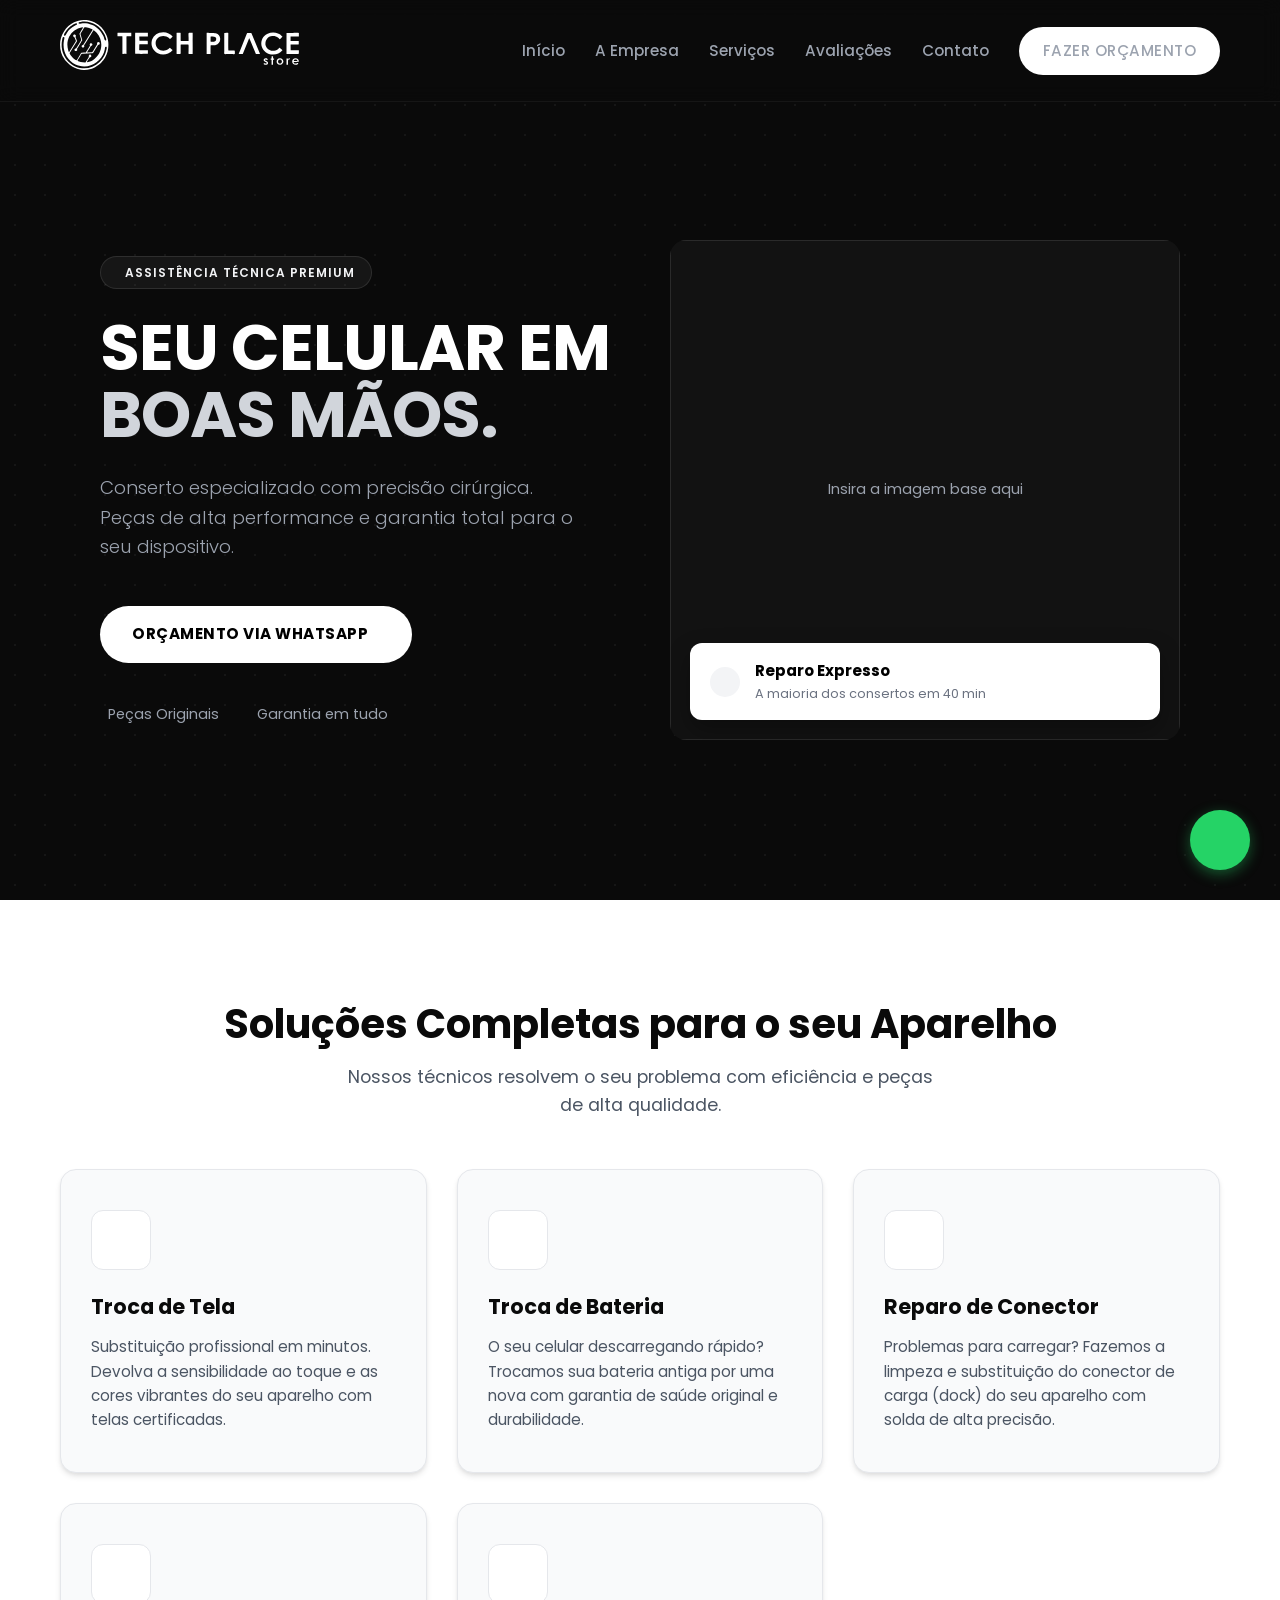
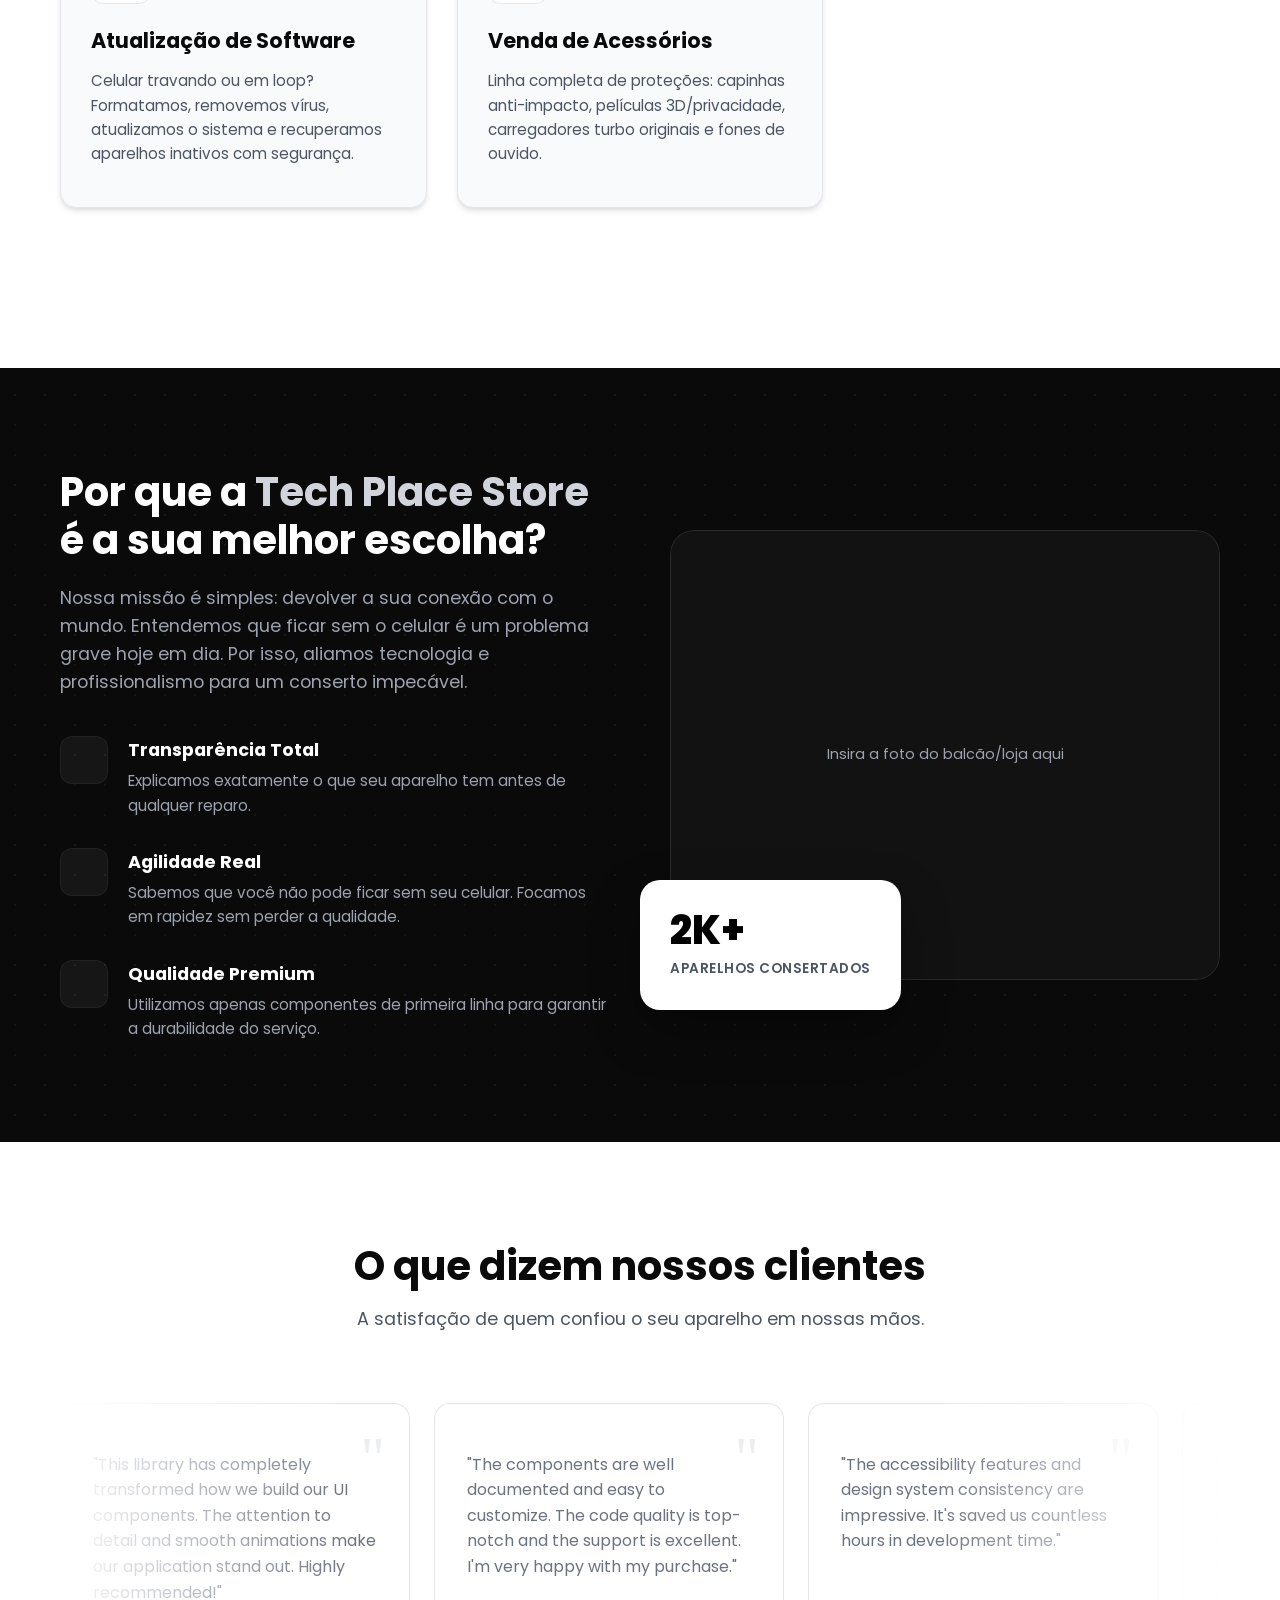
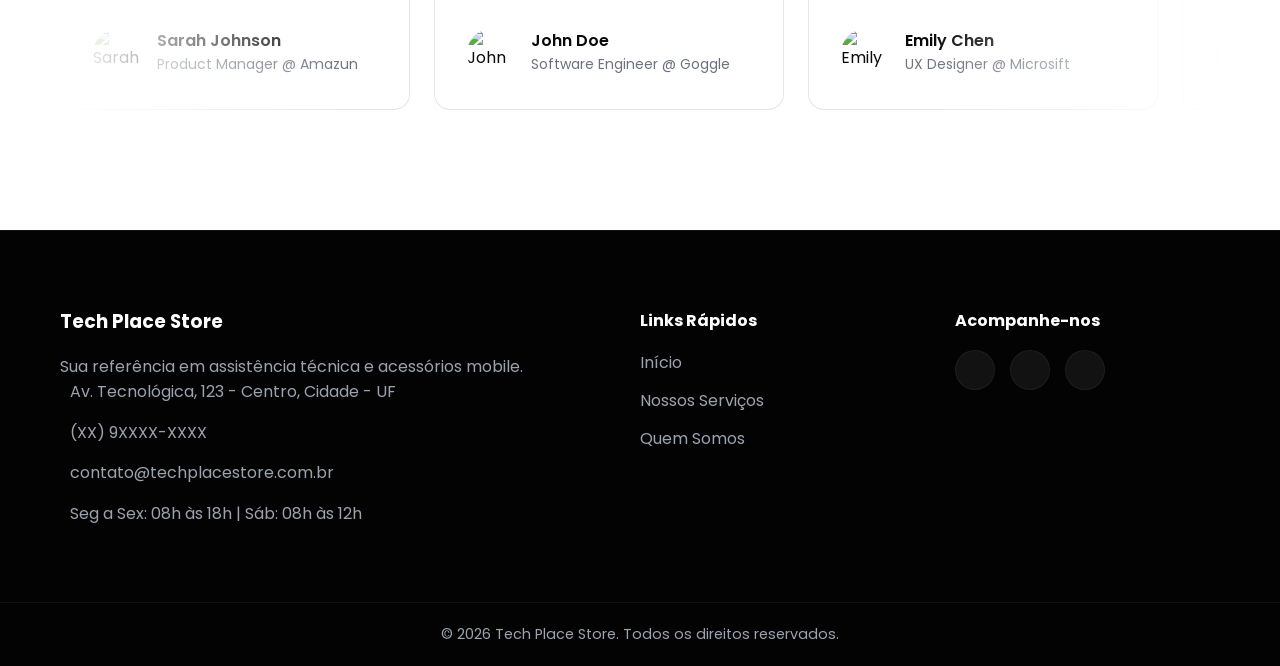
==== index.html @ 259a2b9d "Versão de teste" ====
<!DOCTYPE html>
<html lang="pt-BR">

<head>
    <meta charset="UTF-8">
    <meta name="viewport" content="width=device-width, initial-scale=1.0">
    <!-- Títulos e Meta Tags Estratégicos para SEO Local -->
    <title>Tech Place Store | Assistência Técnica Premium e Conserto de Celulares</title>
    <meta name="description"
        content="Especialistas em conserto de celulares, troca de tela, bateria e software. Serviço rápido, seguro e confiável. Fale com um técnico agora na Tech Place Store!">
    <meta name="keywords"
        content="assistência técnica celular, conserto de celular, troca de tela, bateria de celular, loja de acessórios, reparo de smartphone">

    <!-- Estética Moderna: Fontes do Google (Poppins) -->
    <link rel="preconnect" href="https://fonts.googleapis.com">
    <link rel="preconnect" href="https://fonts.gstatic.com" crossorigin>
    <link href="https://fonts.googleapis.com/css2?family=Poppins:wght@300;400;500;600;700;800&display=swap"
        rel="stylesheet">

    <!-- Ícones (Phospor Icons para um visual mais limpo/tech) -->
    <script src="https://unpkg.com/@phosphor-icons/web"></script>

    <link rel="stylesheet" href="style.css">
</head>

<body>
    <!-- Botão Fixo WhatsApp -->
    <a href="https://wa.me/seunumerodeexemplo" class="floating-whatsapp" target="_blank"
        aria-label="Fale conosco no WhatsApp">
        <i class="ph ph-whatsapp-logo"></i>
    </a>

    <!-- Header / Navbar -->
    <header class="navbar">
        <div class="container nav-content">
            <!-- Logo -->
            <a href="#" class="logo">
                <img src="logo_techplace.svg" alt="Tech Place Store"
                    style="max-height: 50px; width: auto; object-fit: contain;">
            </a>

            <nav class="nav-links">
                <a href="#home">Início</a>
                <a href="#sobre">A Empresa</a>
                <a href="#servicos">Serviços</a>
                <a href="#depoimentos">Avaliações</a>
                <a href="#contato">Contato</a>
                <a href="https://wa.me/seunumerodeexemplo" class="btn btn-primary btn-nav">
                    Fazer Orçamento
                </a>
            </nav>

            <!-- Menu Hamburguer para Mobile -->
            <button class="mobile-menu-btn" aria-label="Abrir Menu">
                <i class="ph ph-list"></i>
            </button>
        </div>
    </header>

    <!-- Hero Section (Destaque e Conversão Imediata) -->
    <section id="home" class="hero">
        <div class="container hero-content">
            <div class="hero-text">
                <span class="badge"><i class="ph ph-shield-check"></i> ASSISTÊNCIA TÉCNICA PREMIUM</span>
                <!-- Título focado em dor + solução -->
                <h1>SEU CELULAR EM <br><span class="highlight">BOAS MÃOS.</span></h1>
                <!-- Copy focada em confiança -->
                <p>Conserto especializado com precisão cirúrgica.<br>Peças de alta performance e garantia total para
                    o<br>seu dispositivo.</p>
                <div class="hero-actions">
                    <a href="https://wa.me/seunumerodeexemplo" class="btn btn-primary pulse">
                        ORÇAMENTO VIA WHATSAPP <i class="ph ph-arrow-right"></i>
                    </a>
                </div>
                <div class="trust-indicators">
                    <span><i class="ph ph-check-circle"></i> Peças Originais</span>
                    <span><i class="ph ph-check-circle"></i> Garantia em tudo</span>
                </div>
            </div>
            <!-- Imagem Opcional -->
            <div class="hero-image">
                <div class="image-wrapper">
                    <div class="image-placeholder">
                        <small>Insira a imagem base aqui</small>
                    </div>
                    <div class="floating-badge">
                        <div class="floating-icon"></div>
                        <div class="floating-text">
                            <strong>Reparo Expresso</strong>
                            <span>A maioria dos consertos em 40 min</span>
                        </div>
                    </div>
                </div>
            </div>
        </div>
    </section>

    <!-- Serviços (Autoridade e Clareza) -->
    <section id="servicos" class="services">
        <div class="container">
            <div class="section-header">
                <h2>Soluções Completas para o seu Aparelho</h2>
                <p>Nossos técnicos resolvem o seu problema com eficiência e peças de alta qualidade.</p>
            </div>

            <div class="services-grid">
                <!-- Serviço 1 -->
                <div class="service-card">
                    <div class="icon-box"><i class="ph ph-device-mobile"></i></div>
                    <h3>Troca de Tela</h3>
                    <p>Substituição profissional em minutos. Devolva a sensibilidade ao toque e as cores vibrantes do
                        seu aparelho com telas certificadas.</p>
                </div>

                <!-- Serviço 2 -->
                <div class="service-card">
                    <div class="icon-box"><i class="ph ph-battery-charging"></i></div>
                    <h3>Troca de Bateria</h3>
                    <p>O seu celular descarregando rápido? Trocamos sua bateria antiga por uma nova com garantia de
                        saúde original e durabilidade.</p>
                </div>

                <!-- Serviço 3 -->
                <div class="service-card">
                    <div class="icon-box"><i class="ph ph-plugs"></i></div>
                    <h3>Reparo de Conector</h3>
                    <p>Problemas para carregar? Fazemos a limpeza e substituição do conector de carga (dock) do seu
                        aparelho com solda de alta precisão.</p>
                </div>

                <!-- Serviço 4 -->
                <div class="service-card">
                    <div class="icon-box"><i class="ph ph-bug"></i></div>
                    <h3>Atualização de Software</h3>
                    <p>Celular travando ou em loop? Formatamos, removemos vírus, atualizamos o sistema e recuperamos
                        aparelhos inativos com segurança.</p>
                </div>

                <!-- Serviço 5 -->
                <div class="service-card">
                    <div class="icon-box"><i class="ph ph-headphones"></i></div>
                    <h3>Venda de Acessórios</h3>
                    <p>Linha completa de proteções: capinhas anti-impacto, películas 3D/privacidade, carregadores turbo
                        originais e fones de ouvido.</p>
                </div>
            </div>


        </div>
    </section>

    <!-- Sobre / Autoridade -->
    <section id="sobre" class="about">
        <div class="container about-content">
            <div class="about-text">
                <h2>Por que a <span class="highlight">Tech Place Store</span> é a sua melhor escolha?</h2>
                <p>Nossa missão é simples: devolver a sua conexão com o mundo. Entendemos que ficar sem o celular é um
                    problema grave hoje em dia. Por isso, aliamos tecnologia e profissionalismo para um conserto
                    impecável.</p>
                <ul class="features-list">
                    <li>
                        <div class="feature-icon"><i class="ph ph-shield-check"></i></div>
                        <div class="feature-text">
                            <strong>Transparência Total</strong>
                            <p>Explicamos exatamente o que seu aparelho tem antes de qualquer reparo.</p>
                        </div>
                    </li>
                    <li>
                        <div class="feature-icon"><i class="ph ph-clock"></i></div>
                        <div class="feature-text">
                            <strong>Agilidade Real</strong>
                            <p>Sabemos que você não pode ficar sem seu celular. Focamos em rapidez sem perder a
                                qualidade.</p>
                        </div>
                    </li>
                    <li>
                        <div class="feature-icon"><i class="ph ph-star"></i></div>
                        <div class="feature-text">
                            <strong>Qualidade Premium</strong>
                            <p>Utilizamos apenas componentes de primeira linha para garantir a durabilidade do serviço.
                            </p>
                        </div>
                    </li>
                </ul>
            </div>
            <div class="about-image">
                <div class="image-wrapper">
                    <div class="image-placeholder">
                        <small>Insira a foto do balcão/loja aqui</small>
                    </div>
                </div>
                <div class="floating-badge-about">
                    <strong>2K+</strong>
                    <span>APARELHOS CONSERTADOS</span>
                </div>
            </div>
    </section>

    <!-- Depoimentos (Prova Social) -->
    <section id="depoimentos" class="testimonials">
        <div class="container">
            <div class="section-header">
                <h2>O que dizem nossos clientes</h2>
                <p>A satisfação de quem confiou o seu aparelho em nossas mãos.</p>
            </div>

            <div class="testimonials-marquee-container">
                <div class="marquee-group">
                    <div class="marquee-content">
                        <!-- Grupo 1 -->
                        <div class="testimonial-card">
                            <div class="testimonial-quote-mark">"</div>
                            <div style="display: flex; flex-direction: column; gap: 16px; height: 100%;">
                                <div class="testimonial-stars">
                                    <i class="ph-fill ph-star star-filled"></i>
                                    <i class="ph-fill ph-star star-filled"></i>
                                    <i class="ph-fill ph-star star-filled"></i>
                                    <i class="ph-fill ph-star star-filled"></i>
                                    <i class="ph-fill ph-star star-filled"></i>
                                </div>
                                <p class="testimonial-text">"This library has completely transformed how we build our UI
                                    components. The attention to detail and smooth animations make our application stand
                                    out. Highly recommended!"</p>
                                <div class="testimonial-author-area">
                                    <img src="https://images.unsplash.com/photo-1494790108377-be9c29b29330?w=150&h=150&fit=crop&crop=face"
                                        alt="Sarah Johnson" class="avatar">
                                    <div class="author-info">
                                        <h3>Sarah Johnson</h3>
                                        <span>Product Manager @ Amazun</span>
                                    </div>
                                </div>
                            </div>
                        </div>

                        <div class="testimonial-card">
                            <div class="testimonial-quote-mark">"</div>
                            <div style="display: flex; flex-direction: column; gap: 16px; height: 100%;">
                                <div class="testimonial-stars">
                                    <i class="ph-fill ph-star star-filled"></i>
                                    <i class="ph-fill ph-star star-filled"></i>
                                    <i class="ph-fill ph-star star-filled"></i>
                                    <i class="ph-fill ph-star star-filled"></i>
                                    <i class="ph-fill ph-star star-empty"></i>
                                </div>
                                <p class="testimonial-text">"The components are well documented and easy to customize.
                                    The code quality is top-notch and the support is excellent. I'm very happy with my
                                    purchase."</p>
                                <div class="testimonial-author-area">
                                    <img src="https://images.unsplash.com/photo-1599566150163-29194dcaad36?w=150&h=150&fit=crop&crop=face"
                                        alt="John Doe" class="avatar">
                                    <div class="author-info">
                                        <h3>John Doe</h3>
                                        <span>Software Engineer @ Goggle</span>
                                    </div>
                                </div>
                            </div>
                        </div>

                        <div class="testimonial-card">
                            <div class="testimonial-quote-mark">"</div>
                            <div style="display: flex; flex-direction: column; gap: 16px; height: 100%;">
                                <div class="testimonial-stars">
                                    <i class="ph-fill ph-star star-filled"></i>
                                    <i class="ph-fill ph-star star-filled"></i>
                                    <i class="ph-fill ph-star star-filled"></i>
                                    <i class="ph-fill ph-star star-filled"></i>
                                    <i class="ph-fill ph-star star-filled"></i>
                                </div>
                                <p class="testimonial-text">"The accessibility features and design system consistency
                                    are impressive. It's saved us countless hours in development time."</p>
                                <div class="testimonial-author-area">
                                    <img src="https://images.unsplash.com/photo-1438761681033-6461ffad8d80?w=150&h=150&fit=crop&crop=face"
                                        alt="Emily Chen" class="avatar">
                                    <div class="author-info">
                                        <h3>Emily Chen</h3>
                                        <span>UX Designer @ Microsift</span>
                                    </div>
                                </div>
                            </div>
                        </div>

                        <!-- duplicated for infinite loop -->
                        <div class="testimonial-card">
                            <div class="testimonial-quote-mark">"</div>
                            <div style="display: flex; flex-direction: column; gap: 16px; height: 100%;">
                                <div class="testimonial-stars">
                                    <i class="ph-fill ph-star star-filled"></i>
                                    <i class="ph-fill ph-star star-filled"></i>
                                    <i class="ph-fill ph-star star-filled"></i>
                                    <i class="ph-fill ph-star star-filled"></i>
                                    <i class="ph-fill ph-star star-filled"></i>
                                </div>
                                <p class="testimonial-text">"This library has completely transformed how we build our UI
                                    components. The attention to detail and smooth animations make our application stand
                                    out. Highly recommended!"</p>
                                <div class="testimonial-author-area">
                                    <img src="https://images.unsplash.com/photo-1494790108377-be9c29b29330?w=150&h=150&fit=crop&crop=face"
                                        alt="Sarah Johnson" class="avatar">
                                    <div class="author-info">
                                        <h3>Sarah Johnson</h3>
                                        <span>Product Manager @ Amazun</span>
                                    </div>
                                </div>
                            </div>
                        </div>

                        <div class="testimonial-card">
                            <div class="testimonial-quote-mark">"</div>
                            <div style="display: flex; flex-direction: column; gap: 16px; height: 100%;">
                                <div class="testimonial-stars">
                                    <i class="ph-fill ph-star star-filled"></i>
                                    <i class="ph-fill ph-star star-filled"></i>
                                    <i class="ph-fill ph-star star-filled"></i>
                                    <i class="ph-fill ph-star star-filled"></i>
                                    <i class="ph-fill ph-star star-empty"></i>
                                </div>
                                <p class="testimonial-text">"The components are well documented and easy to customize.
                                    The code quality is top-notch and the support is excellent. I'm very happy with my
                                    purchase."</p>
                                <div class="testimonial-author-area">
                                    <img src="https://images.unsplash.com/photo-1599566150163-29194dcaad36?w=150&h=150&fit=crop&crop=face"
                                        alt="John Doe" class="avatar">
                                    <div class="author-info">
                                        <h3>John Doe</h3>
                                        <span>Software Engineer @ Goggle</span>
                                    </div>
                                </div>
                            </div>
                        </div>

                        <div class="testimonial-card">
                            <div class="testimonial-quote-mark">"</div>
                            <div style="display: flex; flex-direction: column; gap: 16px; height: 100%;">
                                <div class="testimonial-stars">
                                    <i class="ph-fill ph-star star-filled"></i>
                                    <i class="ph-fill ph-star star-filled"></i>
                                    <i class="ph-fill ph-star star-filled"></i>
                                    <i class="ph-fill ph-star star-filled"></i>
                                    <i class="ph-fill ph-star star-filled"></i>
                                </div>
                                <p class="testimonial-text">"The accessibility features and design system consistency
                                    are impressive. It's saved us countless hours in development time."</p>
                                <div class="testimonial-author-area">
                                    <img src="https://images.unsplash.com/photo-1438761681033-6461ffad8d80?w=150&h=150&fit=crop&crop=face"
                                        alt="Emily Chen" class="avatar">
                                    <div class="author-info">
                                        <h3>Emily Chen</h3>
                                        <span>UX Designer @ Microsift</span>
                                    </div>
                                </div>
                            </div>
                        </div>
                    </div>
                </div>
                <!-- Gradients laterais para efeito de fade -->
                <div class="marquee-gradient-left"></div>
                <div class="marquee-gradient-right"></div>
            </div>
        </div>
    </section>

    <!-- Contato e Footer -->
    <footer id="contato" class="footer">
        <div class="container footer-content">
            <div class="footer-info">
                <h3>Tech Place Store</h3>
                <p>Sua referência em assistência técnica e acessórios mobile.</p>
                <div class="contact-details">
                    <p><i class="ph ph-map-pin"></i> Av. Tecnológica, 123 - Centro, Cidade - UF</p>
                    <p><i class="ph ph-phone"></i> (XX) 9XXXX-XXXX</p>
                    <p><i class="ph ph-envelope-simple"></i> contato@techplacestore.com.br</p>
                    <p><i class="ph ph-clock"></i> Seg a Sex: 08h às 18h | Sáb: 08h às 12h</p>
                </div>
            </div>

            <div class="footer-links">
                <h4>Links Rápidos</h4>
                <ul>
                    <li><a href="#home">Início</a></li>
                    <li><a href="#servicos">Nossos Serviços</a></li>
                    <li><a href="#sobre">Quem Somos</a></li>
                </ul>
            </div>

            <div class="footer-social">
                <h4>Acompanhe-nos</h4>
                <div class="social-icons">
                    <a href="#"><i class="ph ph-instagram-logo"></i></a>
                    <a href="#"><i class="ph ph-facebook-logo"></i></a>
                    <a href="#"><i class="ph ph-tiktok-logo"></i></a>
                </div>
            </div>
        </div>
        <div class="footer-bottom">
            <p>&copy; 2026 Tech Place Store. Todos os direitos reservados.</p>
        </div>
    </footer>

    <script src="script.js"></script>
</body>

</html>
---- style.css ----
/* 
   Tech Place Store - Stylesheet (Dark Theme - Premium)
   Font: Poppins
*/

:root {
    --primary-color: #FFFFFF;
    --primary-light: #F3F4F6;
    --secondary-color: #0A0A0A;
    /* Very dark background */
    --bg-light: #121212;
    /* Slightly lighter dark */
    --bg-darker: #050505;
    --text-main: #FFFFFF;
    --text-muted: #9CA3AF;
    --accent-color: #D1D5DB;
    /* For 'BOAS MÃOS.' */
    --action-color: #FFFFFF;
    /* Buttons white */
    --action-text: #000000;
    --action-hover: #E5E7EB;
    --whatsapp-green: #25D366;
    --transition-speed: 0.3s;
    --border-radius: 16px;
    --box-shadow: 0 10px 30px -10px rgba(0, 0, 0, 0.5);
}

* {
    margin: 0;
    padding: 0;
    box-sizing: border-box;
}

html {
    scroll-behavior: smooth;
}

body {
    font-family: 'Poppins', sans-serif;
    color: var(--text-main);
    background-color: var(--secondary-color);
    /* Subtle dot pattern similar to the reference */
    background-image: radial-gradient(rgba(255, 255, 255, 0.05) 1px, transparent 1px);
    background-size: 30px 30px;
    line-height: 1.6;
}

h1,
h2,
h3,
h4,
h5,
h6 {
    color: var(--primary-color);
    font-weight: 700;
    line-height: 1.2;
}

a {
    text-decoration: none;
    color: inherit;
    transition: all var(--transition-speed) ease;
}

ul {
    list-style: none;
}

.container {
    max-width: 1200px;
    margin: 0 auto;
    padding: 0 20px;
}

.highlight {
    color: var(--accent-color);
}

/* ================== COMPONENTS ================== */
.btn {
    display: inline-flex;
    align-items: center;
    justify-content: center;
    gap: 12px;
    padding: 16px 32px;
    border-radius: 30px;
    /* Pill shape like reference */
    font-weight: 700;
    font-size: 0.95rem;
    cursor: pointer;
    border: none;
    transition: all var(--transition-speed) ease;
    text-transform: uppercase;
    letter-spacing: 0.5px;
}

.btn-primary {
    background-color: var(--action-color);
    color: var(--action-text);
}

.btn-primary:hover {
    background-color: var(--action-hover);
    transform: translateY(-2px);
    box-shadow: 0 6px 20px rgba(255, 255, 255, 0.2);
}

.btn-secondary {
    background-color: transparent;
    color: var(--primary-color);
    border: 2px solid var(--primary-color);
}

.btn-secondary:hover {
    background-color: var(--primary-color);
    color: var(--secondary-color);
}

.section-header {
    text-align: center;
    margin-bottom: 50px;
}

.section-header h2 {
    font-size: 2.5rem;
    margin-bottom: 15px;
}

.section-header p {
    font-size: 1.1rem;
    color: var(--text-muted);
    max-width: 600px;
    margin: 0 auto;
}

/* ================== NAVBAR ================== */
.navbar {
    background-color: rgba(10, 10, 10, 0.9);
    backdrop-filter: blur(10px);
    color: var(--primary-color);
    padding: 20px 0;
    position: fixed;
    width: 100%;
    top: 0;
    z-index: 1000;
    border-bottom: 1px solid rgba(255, 255, 255, 0.05);
}

.nav-content {
    display: flex;
    justify-content: space-between;
    align-items: center;
}

.logo {
    font-size: 1.5rem;
    font-weight: 800;
    color: var(--primary-color);
    letter-spacing: -0.5px;
}

.logo span {
    color: var(--accent-color);
    font-weight: 400;
}

.logo-placeholder {
    display: flex;
    align-items: center;
    gap: 8px;
}

.nav-links {
    display: flex;
    gap: 30px;
    align-items: center;
}

.nav-links a {
    color: var(--text-muted);
    font-weight: 500;
    font-size: 0.95rem;
}

.nav-links a:hover {
    color: var(--primary-color);
}

/* Navbar button modified to fit pill style */
.btn-nav {
    padding: 12px 24px;
    font-size: 0.85rem;
    border-radius: 30px;
    background-color: var(--primary-color);
    color: var(--action-text);
}

.mobile-menu-btn {
    display: none;
    background: none;
    border: none;
    color: var(--primary-color);
    font-size: 1.8rem;
    cursor: pointer;
}

/* ================== HERO ================== */
.hero {
    /* Sem fundo claro, usa o grid dark do body */
    color: var(--primary-color);
    padding: 180px 0 100px;
    min-height: 100vh;
    display: flex;
    align-items: center;
}

.hero-content {
    display: grid;
    grid-template-columns: 1fr 1fr;
    gap: 60px;
    align-items: center;
}

.badge {
    display: inline-flex;
    align-items: center;
    gap: 8px;
    background-color: rgba(255, 255, 255, 0.05);
    color: var(--primary-light);
    padding: 6px 16px;
    border-radius: 30px;
    font-size: 0.75rem;
    font-weight: 600;
    margin-bottom: 25px;
    border: 1px solid rgba(255, 255, 255, 0.1);
    letter-spacing: 1px;
    text-transform: uppercase;
}

.badge i {
    font-size: 1rem;
}

.hero-text h1 {
    font-size: 4rem;
    /* Maior, estilo do print */
    color: var(--primary-color);
    margin-bottom: 25px;
    line-height: 1.05;
    letter-spacing: -1px;
}

.hero-text .highlight {
    color: var(--accent-color);
}

.hero-text p {
    font-size: 1.15rem;
    color: var(--text-muted);
    margin-bottom: 45px;
    max-width: 95%;
    font-weight: 300;
}

.hero-actions {
    display: flex;
    gap: 20px;
    margin-bottom: 40px;
}

.trust-indicators {
    display: flex;
    gap: 30px;
    color: var(--text-muted);
    font-size: 0.9rem;
}

.trust-indicators span {
    display: flex;
    align-items: center;
    gap: 8px;
}

.trust-indicators i {
    color: var(--primary-color);
    font-size: 1.1rem;
}

/* ================== HERO IMAGE & FLOATING BADGE ================== */
.hero-image {
    position: relative;
    width: 100%;
}

.image-wrapper {
    position: relative;
    width: 100%;
    height: 500px;
    /* Base height for the image area */
    border-radius: var(--border-radius);
    overflow: hidden;
}

.image-placeholder {
    width: 100%;
    height: 100%;
    background-color: var(--bg-light);
    border: 1px solid rgba(255, 255, 255, 0.1);
    display: flex;
    flex-direction: column;
    justify-content: center;
    align-items: center;
    text-align: center;
    color: var(--text-muted);
    font-size: 1.1rem;
    padding: 20px;
}

.image-placeholder small {
    font-size: 0.9rem;
}

.floating-badge {
    position: absolute;
    bottom: 20px;
    left: 20px;
    right: 20px;
    background-color: var(--primary-color);
    padding: 16px 20px;
    border-radius: 12px;
    display: flex;
    align-items: center;
    gap: 15px;
    box-shadow: 0 10px 25px rgba(0, 0, 0, 0.3);
}

.floating-icon {
    width: 30px;
    height: 30px;
    background-color: #F3F4F6;
    border-radius: 50%;
}

.floating-text {
    display: flex;
    flex-direction: column;
}

.floating-text strong {
    color: var(--action-text);
    font-size: 0.95rem;
    font-weight: 700;
}

.floating-text span {
    color: #6B7280;
    font-size: 0.8rem;
}

/* ================== SERVICES ================== */
.services {
    padding: 100px 0;
    background-color: #FFFFFF;
    color: #0A0A0A;
}

.services .section-header h2,
.services .section-header p,
.testimonials .section-header h2,
.testimonials .section-header p {
    color: #0A0A0A;
}

.services .section-header p,
.testimonials .section-header p {
    color: #4B5563;
}

.services-grid {
    display: grid;
    grid-template-columns: repeat(auto-fit, minmax(300px, 1fr));
    gap: 30px;
    margin-bottom: 60px;
}

.service-card {
    background-color: #F9FAFB;
    padding: 40px 30px;
    border-radius: var(--border-radius);
    box-shadow: 0 4px 6px -1px rgba(0, 0, 0, 0.1), 0 2px 4px -1px rgba(0, 0, 0, 0.06);
    transition: transform var(--transition-speed) ease;
    border: 1px solid #E5E7EB;
}

.service-card:hover {
    transform: translateY(-5px);
    border-color: #D1D5DB;
    box-shadow: 0 10px 15px -3px rgba(0, 0, 0, 0.1), 0 4px 6px -2px rgba(0, 0, 0, 0.05);
}

.service-card:hover .icon-box {
    background-color: #0A0A0A;
    color: #FFFFFF;
}

.icon-box {
    width: 60px;
    height: 60px;
    background-color: #FFFFFF;
    color: #0A0A0A;
    border-radius: 12px;
    display: flex;
    align-items: center;
    justify-content: center;
    font-size: 2rem;
    margin-bottom: 25px;
    border: 1px solid #E5E7EB;
}

.service-card h3 {
    margin-bottom: 15px;
    font-size: 1.3rem;
    color: #0A0A0A;
}

.service-card p {
    color: #4B5563;
    font-size: 0.95rem;
}

/* ================== ABOUT ================== */
.about {
    padding: 100px 0;
}

.about-content {
    display: grid;
    grid-template-columns: 1fr 1fr;
    gap: 60px;
    align-items: center;
}

.about-text h2 {
    font-size: 2.5rem;
    margin-bottom: 20px;
    color: var(--primary-color);
}

.about-text>p {
    font-size: 1.1rem;
    color: var(--text-muted);
    margin-bottom: 40px;
}

.features-list {
    display: flex;
    flex-direction: column;
    gap: 30px;
}

.features-list li {
    display: flex;
    align-items: flex-start;
    gap: 20px;
}

.feature-icon {
    width: 48px;
    height: 48px;
    min-width: 48px;
    background-color: rgba(255, 255, 255, 0.05);
    border-radius: 12px;
    display: flex;
    align-items: center;
    justify-content: center;
    color: var(--primary-color);
    font-size: 1.5rem;
    border: 1px solid rgba(255, 255, 255, 0.05);
}

.feature-text strong {
    display: block;
    color: var(--primary-color);
    font-size: 1.1rem;
    margin-bottom: 5px;
}

.feature-text p {
    color: var(--text-muted);
    font-size: 0.95rem;
    margin: 0;
}

/* About Image and Floating Badge */
.about-image {
    position: relative;
    z-index: 1;
}

.about-image .image-wrapper {
    position: relative;
    border-radius: 24px;
    height: 100%;
    overflow: hidden;
}

.about-image .image-placeholder {
    height: 450px;
    border-radius: 24px;
    background-color: var(--bg-light);
    border: 1px solid rgba(255, 255, 255, 0.1);
}

.floating-badge-about {
    position: absolute;
    bottom: -30px;
    left: -30px;
    background-color: #FFFFFF;
    color: #000000;
    padding: 30px;
    border-radius: 20px;
    display: flex;
    flex-direction: column;
    box-shadow: 0 20px 50px rgba(0, 0, 0, 0.3);
    z-index: 10;
    min-width: 200px;
}

.floating-badge-about strong {
    font-size: 2.5rem;
    line-height: 1;
    margin-bottom: 8px;
    font-weight: 800;
    display: block;
    color: #000000;
}

.floating-badge-about span {
    font-size: 0.85rem;
    font-weight: 600;
    letter-spacing: 0.5px;
    color: #4B5563;
    text-transform: uppercase;
}

/* ================== TESTIMONIALS ================== */
/* ================== TESTIMONIALS (MARQUEE) ================== */
.testimonials {
    padding: 100px 0;
    background-color: #FFFFFF;
    color: #0A0A0A;
}

.testimonials-marquee-container {
    position: relative;
    display: flex;
    width: 100%;
    flex-direction: column;
    align-items: center;
    justify-content: center;
    overflow: hidden;
    padding: 20px 0;
}

.marquee-group {
    display: flex;
    overflow: hidden;
    width: 100%;
    --gap: 1.5rem;
    gap: var(--gap);
    --duration: 50s;
    /* Ajuste a velocidade aqui */
}

.marquee-content {
    display: flex;
    flex-shrink: 0;
    justify-content: space-around;
    gap: var(--gap);
    min-width: 100%;
    animation: scroll-marquee var(--duration) linear infinite;
}

.marquee-group:hover .marquee-content {
    animation-play-state: paused;
}

@keyframes scroll-marquee {
    from {
        transform: translateX(0);
    }

    to {
        transform: translateX(calc(-100% - var(--gap)));
    }
}

/* Gradients laterais para disfarçar a entrada/saída (Fade) */
.marquee-gradient-left,
.marquee-gradient-right {
    pointer-events: none;
    position: absolute;
    top: 0;
    bottom: 0;
    width: 25%;
    z-index: 2;
    background: linear-gradient(to right, #FFFFFF, transparent);
}

.marquee-gradient-left {
    left: 0;
    background: linear-gradient(to right, #FFFFFF, transparent);
}

.marquee-gradient-right {
    right: 0;
    background: linear-gradient(to left, #FFFFFF, transparent);
}

/* Card Style (Simulando o Component React) */
.testimonial-card {
    position: relative;
    display: flex;
    flex-direction: column;
    justify-content: space-between;
    gap: 16px;
    border-radius: 16px;
    border: 1px solid rgba(10, 10, 10, 0.1);
    background-color: #FFFFFF;
    padding: 32px;
    text-align: left;
    width: 350px;
    max-width: 350px;
    min-height: 280px;
    overflow: hidden;
    transition: all var(--transition-speed) ease;
}

.testimonial-card:hover {
    box-shadow: 0 10px 25px -5px rgba(0, 0, 0, 0.1), 0 8px 10px -6px rgba(0, 0, 0, 0.1);
}

.testimonial-quote-mark {
    position: absolute;
    right: 24px;
    top: 24px;
    font-size: 3.75rem;
    line-height: 1;
    font-family: serif;
    color: rgba(156, 163, 175, 0.2);
}

.testimonial-stars {
    display: flex;
    gap: 4px;
}

.testimonial-stars i {
    font-size: 16px;
}

.star-filled {
    color: #FBBF24;
}

.star-empty {
    color: #E5E7EB;
}

.testimonial-text {
    font-size: 1rem;
    color: #6B7280;
    line-height: 1.6;
    margin: 0;
    flex-grow: 1;
    position: relative;
    z-index: 1;
}

.testimonial-author-area {
    display: flex;
    align-items: center;
    gap: 16px;
    margin-top: 8px;
}

.testimonial-author-area .avatar {
    width: 48px;
    height: 48px;
    border-radius: 50%;
    object-fit: cover;
    flex-shrink: 0;
}

.author-info {
    display: flex;
    flex-direction: column;
}

.author-info h3 {
    font-size: 1rem;
    font-weight: 600;
    color: #0A0A0A;
    margin-bottom: 2px;
}

.author-info span {
    font-size: 0.875rem;
    color: #6B7280;
}

/* ================== FOOTER ================== */
.footer {
    background-color: #030303;
    color: var(--text-muted);
    padding: 80px 0 20px;
    border-top: 1px solid rgba(255, 255, 255, 0.05);
}

.footer-content {
    display: grid;
    grid-template-columns: 2fr 1fr 1fr;
    gap: 50px;
    margin-bottom: 60px;
}

.footer h3,
.footer h4 {
    color: var(--primary-color);
    margin-bottom: 20px;
}

.contact-details p {
    display: flex;
    align-items: center;
    gap: 10px;
    margin-bottom: 15px;
}

.contact-details i {
    color: var(--primary-color);
    font-size: 1.2rem;
}

.footer-links ul li {
    margin-bottom: 12px;
}

.footer-links a:hover {
    color: var(--primary-color);
}

.social-icons {
    display: flex;
    gap: 15px;
}

.social-icons a {
    width: 40px;
    height: 40px;
    background-color: var(--bg-light);
    border-radius: 50%;
    display: flex;
    align-items: center;
    justify-content: center;
    color: var(--primary-color);
    font-size: 1.2rem;
    border: 1px solid rgba(255, 255, 255, 0.05);
}

.social-icons a:hover {
    background-color: var(--primary-color);
    color: var(--action-text);
}

.footer-bottom {
    text-align: center;
    padding-top: 20px;
    border-top: 1px solid rgba(255, 255, 255, 0.05);
    font-size: 0.9rem;
}

/* ================== FLOATING WHATSAPP ================== */
.floating-whatsapp {
    position: fixed;
    bottom: 30px;
    right: 30px;
    width: 60px;
    height: 60px;
    background-color: var(--whatsapp-green);
    color: white;
    border-radius: 50%;
    display: flex;
    align-items: center;
    justify-content: center;
    font-size: 2rem;
    box-shadow: 0 4px 14px rgba(37, 211, 102, 0.4);
    z-index: 1000;
    transition: all var(--transition-speed) ease;
}

.floating-whatsapp:hover {
    transform: scale(1.1);
    background-color: #1EBE5D;
}

/* ================== RESPONSIVE ================== */
@media (max-width: 992px) {
    .hero-content {
        grid-template-columns: 1fr;
        text-align: center;
    }

    .hero-text h1 {
        font-size: 3rem;
    }

    .hero-text p {
        margin: 0 auto 40px;
    }

    .hero-actions {
        justify-content: center;
    }

    .trust-indicators {
        justify-content: center;
    }

    .about-content {
        grid-template-columns: 1fr;
    }

    .about-image {
        order: -1;
    }

    .nav-links {
        position: fixed;
        top: 0;
        right: -100%;
        width: 75%;
        max-width: 350px;
        height: 100vh;
        background-color: #050505;
        display: flex;
        flex-direction: column;
        align-items: flex-start;
        padding: 100px 30px 30px;
        box-shadow: -10px 0 30px rgba(0, 0, 0, 0.8);
        transition: right 0.3s ease-in-out;
        z-index: 999;
    }

    .nav-links.active {
        right: 0;
    }

    .nav-links a:not(.btn-nav) {
        font-size: 1.1rem;
        margin-bottom: 25px;
        width: 100%;
        display: block;
    }

    .btn-nav {
        width: 100%;
        justify-content: center;
        margin-top: 10px;
    }

    .mobile-menu-btn {
        display: block;
        z-index: 1001;
        /* Acima do menu */
    }

    .footer-content {
        grid-template-columns: 1fr;
    }
}

@media (max-width: 480px) {
    .hero-text h1 {
        font-size: 2.2rem;
    }

    .hero-actions {
        flex-direction: column;
    }

    .section-header h2 {
        font-size: 2rem;
    }
}
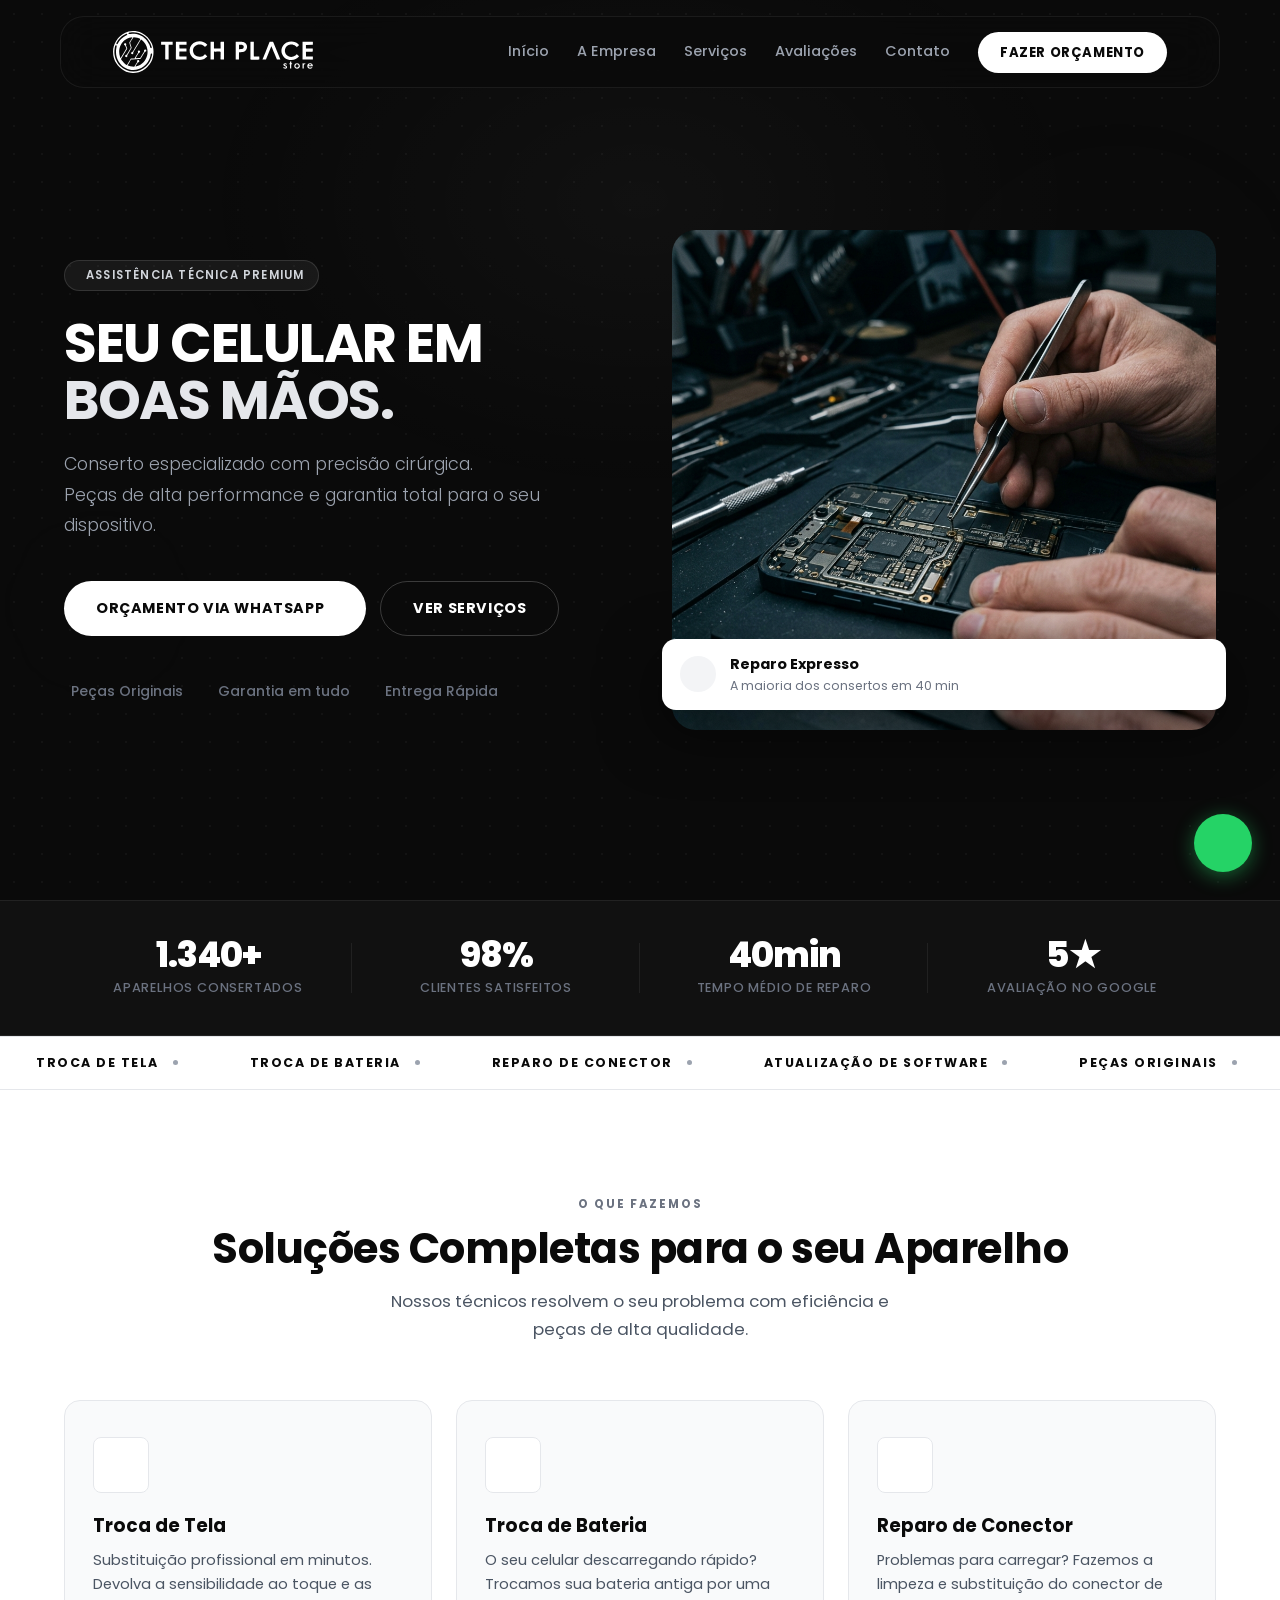
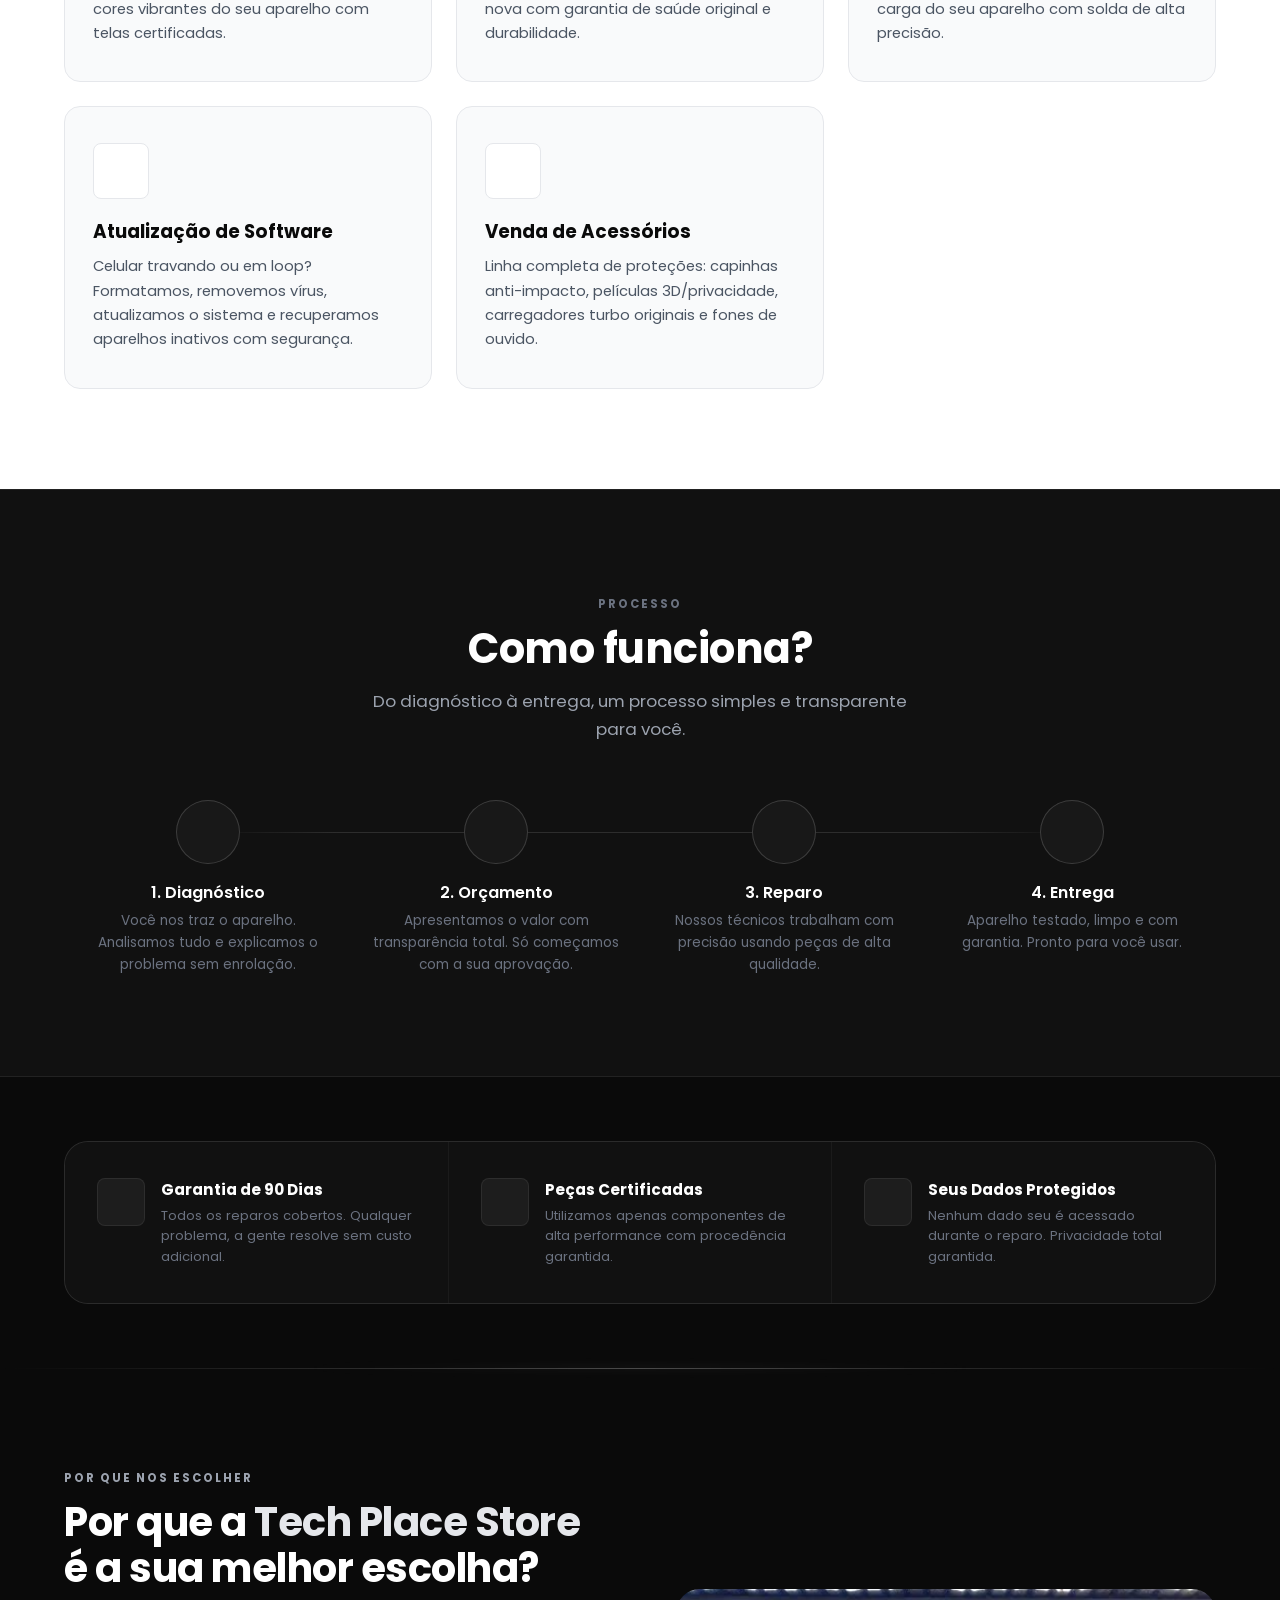
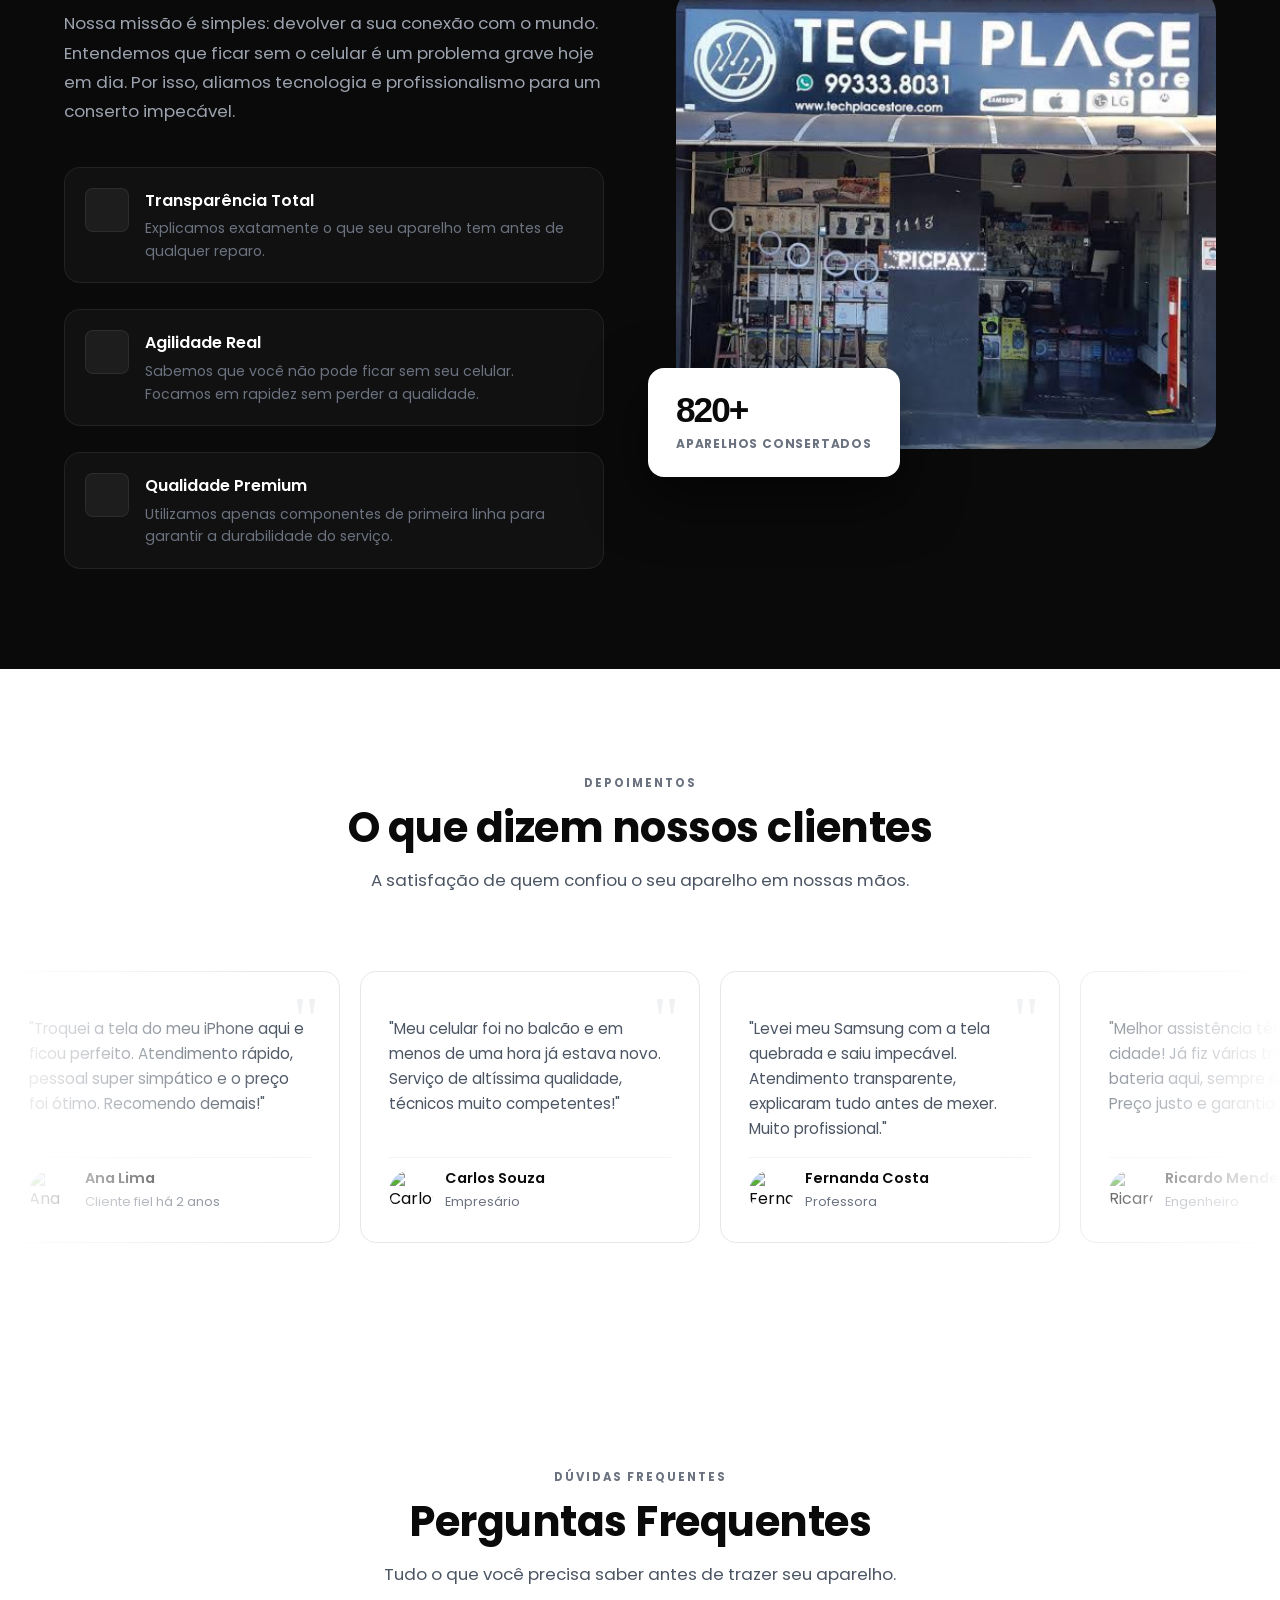
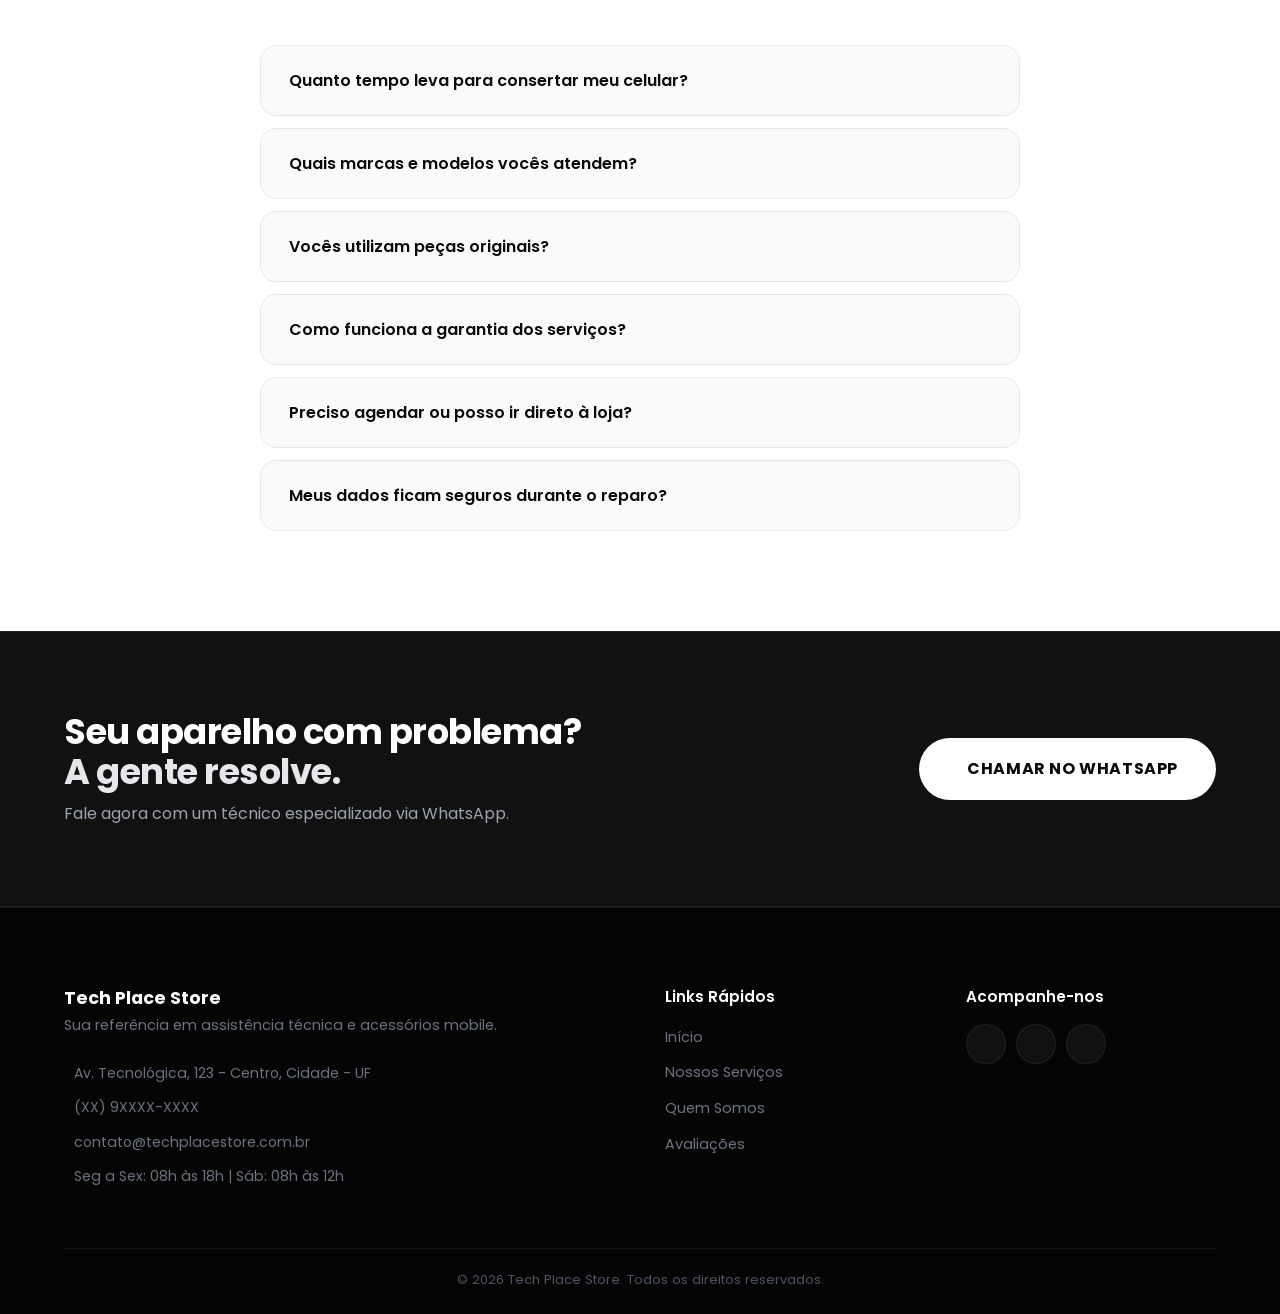
==== commit 359258d6: "Renomear index-v2.html para index.html" ====
--- a/index.html
+++ b/index.html
@@ -4,87 +4,1418 @@
 <head>
     <meta charset="UTF-8">
     <meta name="viewport" content="width=device-width, initial-scale=1.0">
-    <!-- Títulos e Meta Tags Estratégicos para SEO Local -->
     <title>Tech Place Store | Assistência Técnica Premium e Conserto de Celulares</title>
     <meta name="description"
         content="Especialistas em conserto de celulares, troca de tela, bateria e software. Serviço rápido, seguro e confiável. Fale com um técnico agora na Tech Place Store!">
     <meta name="keywords"
         content="assistência técnica celular, conserto de celular, troca de tela, bateria de celular, loja de acessórios, reparo de smartphone">
 
-    <!-- Estética Moderna: Fontes do Google (Poppins) -->
     <link rel="preconnect" href="https://fonts.googleapis.com">
     <link rel="preconnect" href="https://fonts.gstatic.com" crossorigin>
-    <link href="https://fonts.googleapis.com/css2?family=Poppins:wght@300;400;500;600;700;800&display=swap"
+    <link href="https://fonts.googleapis.com/css2?family=Poppins:wght@300;400;500;600;700;800;900&display=swap"
         rel="stylesheet">
 
-    <!-- Ícones (Phospor Icons para um visual mais limpo/tech) -->
     <script src="https://unpkg.com/@phosphor-icons/web"></script>
 
-    <link rel="stylesheet" href="style.css">
+    <style>
+        /* ============================================================
+           DESIGN TOKENS
+        ============================================================ */
+        :root {
+            --bg-void:    #050505;
+            --bg-base:    #0A0A0A;
+            --bg-raised:  #111111;
+            --bg-card:    #181818;
+            --bg-border:  rgba(255,255,255,0.07);
+            --bg-border-hover: rgba(255,255,255,0.16);
+
+            --white:      #FFFFFF;
+            --gray-50:    #F9FAFB;
+            --gray-100:   #F3F4F6;
+            --gray-200:   #E5E7EB;
+            --gray-300:   #D1D5DB;
+            --gray-400:   #9CA3AF;
+            --gray-500:   #6B7280;
+            --gray-600:   #4B5563;
+            --gray-700:   #374151;
+            --gray-800:   #1F2937;
+            --gray-900:   #111827;
+            --dark-text:  #0A0A0A;
+
+            --accent:     #E5E7EB;
+            --accent-dim: #9CA3AF;
+            --whatsapp:   #25D366;
+
+            --radius-sm:  8px;
+            --radius-md:  16px;
+            --radius-lg:  24px;
+            --radius-pill:9999px;
+
+            --shadow-sm:  0 2px 8px rgba(0,0,0,0.4);
+            --shadow-md:  0 8px 24px rgba(0,0,0,0.5);
+            --shadow-lg:  0 20px 60px rgba(0,0,0,0.6);
+
+            --ease-out:   cubic-bezier(0.16, 1, 0.3, 1);
+            --ease-spring:cubic-bezier(0.34, 1.56, 0.64, 1);
+            --dur-fast:   150ms;
+            --dur-base:   250ms;
+            --dur-slow:   400ms;
+        }
+
+        /* ============================================================
+           RESET & BASE
+        ============================================================ */
+        *, *::before, *::after { margin: 0; padding: 0; box-sizing: border-box; }
+
+        html { scroll-behavior: smooth; font-size: 16px; }
+
+        body {
+            font-family: 'Poppins', sans-serif;
+            background-color: var(--bg-base);
+            color: var(--white);
+            line-height: 1.6;
+            overflow-x: hidden;
+        }
+
+        /* Dot grid background */
+        body::before {
+            content: '';
+            position: fixed;
+            inset: 0;
+            background-image: radial-gradient(rgba(255,255,255,0.04) 1px, transparent 1px);
+            background-size: 28px 28px;
+            pointer-events: none;
+            z-index: 0;
+        }
+
+        h1,h2,h3,h4,h5,h6 { color: var(--white); font-weight: 700; line-height: 1.15; }
+        a { text-decoration: none; color: inherit; transition: all var(--dur-base) var(--ease-out); }
+        ul { list-style: none; }
+        img { max-width: 100%; display: block; }
+
+        .container {
+            max-width: 1200px;
+            margin: 0 auto;
+            padding: 0 24px;
+            position: relative;
+            z-index: 1;
+        }
+
+        /* ============================================================
+           SCROLL ANIMATION SYSTEM
+        ============================================================ */
+        .reveal {
+            opacity: 0;
+            transform: translateY(32px);
+            transition: opacity 0.7s var(--ease-out), transform 0.7s var(--ease-out);
+        }
+        .reveal.visible { opacity: 1; transform: translateY(0); }
+
+        .reveal-left {
+            opacity: 0;
+            transform: translateX(-40px);
+            transition: opacity 0.7s var(--ease-out), transform 0.7s var(--ease-out);
+        }
+        .reveal-left.visible { opacity: 1; transform: translateX(0); }
+
+        .reveal-right {
+            opacity: 0;
+            transform: translateX(40px);
+            transition: opacity 0.7s var(--ease-out), transform 0.7s var(--ease-out);
+        }
+        .reveal-right.visible { opacity: 1; transform: translateX(0); }
+
+        .reveal-scale {
+            opacity: 0;
+            transform: scale(0.9);
+            transition: opacity 0.6s var(--ease-out), transform 0.6s var(--ease-spring);
+        }
+        .reveal-scale.visible { opacity: 1; transform: scale(1); }
+
+        /* Stagger delays */
+        [data-delay="1"] { transition-delay: 0.1s; }
+        [data-delay="2"] { transition-delay: 0.2s; }
+        [data-delay="3"] { transition-delay: 0.3s; }
+        [data-delay="4"] { transition-delay: 0.4s; }
+        [data-delay="5"] { transition-delay: 0.5s; }
+
+        /* ============================================================
+           HIGHLIGHT
+        ============================================================ */
+        .highlight { color: var(--accent); }
+
+        /* ============================================================
+           BUTTONS
+        ============================================================ */
+        .btn {
+            display: inline-flex;
+            align-items: center;
+            justify-content: center;
+            gap: 10px;
+            padding: 15px 32px;
+            border-radius: var(--radius-pill);
+            font-family: 'Poppins', sans-serif;
+            font-weight: 700;
+            font-size: 0.9rem;
+            cursor: pointer;
+            border: none;
+            transition: all var(--dur-base) var(--ease-out);
+            text-transform: uppercase;
+            letter-spacing: 0.6px;
+            position: relative;
+            overflow: hidden;
+        }
+
+        .btn::after {
+            content: '';
+            position: absolute;
+            inset: 0;
+            background: rgba(255,255,255,0);
+            transition: background var(--dur-fast);
+        }
+        .btn:hover::after { background: rgba(255,255,255,0.08); }
+
+        .btn-primary {
+            background-color: var(--white);
+            color: var(--dark-text);
+            box-shadow: 0 0 0 0 rgba(255,255,255,0.4);
+        }
+        .btn-primary:hover {
+            transform: translateY(-2px);
+            box-shadow: 0 8px 28px rgba(255,255,255,0.18);
+        }
+        .btn-primary:active { transform: translateY(0); }
+
+        .btn-ghost {
+            background-color: transparent;
+            color: var(--white);
+            border: 1.5px solid rgba(255,255,255,0.2);
+        }
+        .btn-ghost:hover {
+            border-color: rgba(255,255,255,0.5);
+            transform: translateY(-2px);
+        }
+
+        .btn-nav {
+            padding: 10px 22px;
+            font-size: 0.82rem;
+        }
+
+        /* Pulse animation for primary CTA — very subtle glow breathe */
+        @keyframes pulse-ring {
+            0%, 100% { box-shadow: 0 0 0 0 rgba(255,255,255,0.18); }
+            50%       { box-shadow: 0 0 0 10px rgba(255,255,255,0); }
+        }
+        .pulse { animation: pulse-ring 3.5s ease-in-out infinite; }
+
+        /* ============================================================
+           BADGE
+        ============================================================ */
+        .badge {
+            display: inline-flex;
+            align-items: center;
+            gap: 7px;
+            background: rgba(255,255,255,0.06);
+            border: 1px solid rgba(255,255,255,0.12);
+            color: var(--gray-300);
+            padding: 5px 14px;
+            border-radius: var(--radius-pill);
+            font-size: 0.72rem;
+            font-weight: 600;
+            letter-spacing: 1.2px;
+            text-transform: uppercase;
+            margin-bottom: 24px;
+        }
+        .badge i { font-size: 0.95rem; color: var(--white); }
+
+        /* Section header */
+        .section-header {
+            text-align: center;
+            margin-bottom: 56px;
+        }
+        .section-label {
+            display: inline-block;
+            font-size: 0.72rem;
+            font-weight: 700;
+            letter-spacing: 2px;
+            text-transform: uppercase;
+            color: var(--gray-400);
+            margin-bottom: 12px;
+        }
+        .section-header h2 {
+            font-size: clamp(1.8rem, 4vw, 2.6rem);
+            margin-bottom: 14px;
+            letter-spacing: -0.5px;
+        }
+        .section-header p {
+            font-size: 1.05rem;
+            color: var(--gray-400);
+            max-width: 540px;
+            margin: 0 auto;
+            line-height: 1.7;
+        }
+
+        /* ============================================================
+           NAVBAR
+        ============================================================ */
+        .navbar {
+            position: fixed;
+            top: 16px;
+            left: 50%;
+            transform: translateX(-50%);
+            width: calc(100% - 40px);
+            max-width: 1160px;
+            z-index: 900;
+            border-radius: var(--radius-lg);
+            background: rgba(10,10,10,0.8);
+            backdrop-filter: blur(20px);
+            -webkit-backdrop-filter: blur(20px);
+            border: 1px solid var(--bg-border);
+            padding: 14px 28px;
+            transition: all var(--dur-slow) var(--ease-out);
+        }
+
+        .navbar.scrolled {
+            background: rgba(8,8,8,0.95);
+            box-shadow: var(--shadow-md);
+            border-color: rgba(255,255,255,0.10);
+        }
+
+        .nav-content {
+            display: flex;
+            justify-content: space-between;
+            align-items: center;
+        }
+
+        .logo img {
+            height: 42px;
+            width: auto;
+            object-fit: contain;
+        }
+
+        .nav-links {
+            display: flex;
+            gap: 28px;
+            align-items: center;
+        }
+
+        .nav-links a:not(.btn) {
+            color: var(--gray-400);
+            font-weight: 500;
+            font-size: 0.9rem;
+            position: relative;
+        }
+        .nav-links a:not(.btn)::after {
+            content: '';
+            position: absolute;
+            bottom: -2px;
+            left: 0;
+            width: 0;
+            height: 1.5px;
+            background: var(--white);
+            transition: width var(--dur-base) var(--ease-out);
+        }
+        .nav-links a:not(.btn):hover { color: var(--white); }
+        .nav-links a:not(.btn):hover::after { width: 100%; }
+
+        .mobile-menu-btn {
+            display: none;
+            background: none;
+            border: none;
+            color: var(--white);
+            font-size: 1.7rem;
+            cursor: pointer;
+            padding: 4px;
+        }
+
+        /* ============================================================
+           HERO
+        ============================================================ */
+        .hero {
+            min-height: 100vh;
+            display: flex;
+            align-items: center;
+            padding: 160px 0 100px;
+            position: relative;
+            overflow: hidden;
+        }
+
+        /* Radial glow behind hero */
+        .hero::after {
+            content: '';
+            position: absolute;
+            top: -100px;
+            left: 50%;
+            transform: translateX(-50%);
+            width: 900px;
+            height: 600px;
+            background: radial-gradient(ellipse, rgba(255,255,255,0.03) 0%, transparent 70%);
+            pointer-events: none;
+        }
+
+        .hero-content {
+            display: grid;
+            grid-template-columns: 1fr 1fr;
+            gap: 64px;
+            align-items: center;
+        }
+
+        .hero-text h1 {
+            font-size: clamp(2.2rem, 4.5vw, 3.4rem);
+            letter-spacing: -1.5px;
+            margin-bottom: 20px;
+            line-height: 1.05;
+        }
+
+        .hero-text > p {
+            font-size: 1.1rem;
+            color: var(--gray-400);
+            margin-bottom: 40px;
+            max-width: 90%;
+            font-weight: 300;
+            line-height: 1.75;
+        }
+
+        .hero-actions {
+            display: flex;
+            gap: 14px;
+            flex-wrap: wrap;
+            margin-bottom: 44px;
+        }
+
+        .trust-indicators {
+            display: flex;
+            gap: 28px;
+            flex-wrap: wrap;
+        }
+        .trust-indicators span {
+            display: flex;
+            align-items: center;
+            gap: 7px;
+            font-size: 0.875rem;
+            color: var(--gray-500);
+            font-weight: 500;
+        }
+        .trust-indicators i { color: var(--white); font-size: 1rem; }
+
+        /* Hero image column */
+        .hero-image { position: relative; }
+
+        .image-wrapper {
+            position: relative;
+            width: 100%;
+            height: 500px;
+            border-radius: var(--radius-lg);
+            overflow: visible;
+        }
+
+        .image-placeholder {
+            width: 100%;
+            height: 100%;
+            background: var(--bg-raised);
+            border: 1px solid var(--bg-border);
+            border-radius: var(--radius-lg);
+            display: flex;
+            flex-direction: column;
+            justify-content: center;
+            align-items: center;
+            color: var(--gray-500);
+            font-size: 0.9rem;
+            gap: 8px;
+        }
+        .image-placeholder i { font-size: 2.5rem; opacity: 0.3; }
+
+        /* Floating badge on hero */
+        .floating-badge {
+            position: absolute;
+            bottom: 20px;
+            left: -10px;
+            right: -10px;
+            background: var(--white);
+            padding: 14px 18px;
+            border-radius: 14px;
+            display: flex;
+            align-items: center;
+            gap: 14px;
+            box-shadow: var(--shadow-lg);
+            animation: float 10s ease-in-out infinite !important;
+        }
+
+        @keyframes float {
+            0%, 100% { transform: translateY(0px); }
+            50%       { transform: translateY(-4px); }
+        }
+
+        .floating-icon {
+            width: 36px; height: 36px; min-width: 36px;
+            background: var(--gray-100);
+            border-radius: 50%;
+            display: flex;
+            align-items: center;
+            justify-content: center;
+            font-size: 1.2rem;
+        }
+        .floating-text { display: flex; flex-direction: column; }
+        .floating-text strong { color: var(--dark-text); font-size: 0.9rem; font-weight: 700; }
+        .floating-text span  { color: var(--gray-500); font-size: 0.78rem; }
+
+        /* ============================================================
+           STATS STRIP
+        ============================================================ */
+        .stats-strip {
+            background: var(--bg-raised);
+            border-top: 1px solid var(--bg-border);
+            border-bottom: 1px solid var(--bg-border);
+            padding: 36px 0;
+        }
+
+        .stats-grid {
+            display: grid;
+            grid-template-columns: repeat(4, 1fr);
+            gap: 0;
+        }
+
+        .stat-item {
+            text-align: center;
+            padding: 0 24px;
+            position: relative;
+        }
+        .stat-item:not(:last-child)::after {
+            content: '';
+            position: absolute;
+            right: 0; top: 10%; bottom: 10%;
+            width: 1px;
+            background: var(--bg-border);
+        }
+
+        .stat-number {
+            font-size: 2.2rem;
+            font-weight: 800;
+            color: var(--white);
+            line-height: 1;
+            margin-bottom: 6px;
+            letter-spacing: -1px;
+        }
+        .stat-label {
+            font-size: 0.8rem;
+            color: var(--gray-500);
+            font-weight: 500;
+            text-transform: uppercase;
+            letter-spacing: 0.8px;
+        }
+
+        /* ============================================================
+           SERVICES
+        ============================================================ */
+        .services {
+            padding: 100px 0;
+            background-color: var(--white);
+            color: var(--dark-text);
+        }
+
+        .services .section-header h2,
+        .services .section-label { color: var(--dark-text); }
+        .services .section-label { color: var(--gray-500); }
+        .services .section-header p { color: var(--gray-600); }
+
+        .services-grid {
+            display: grid;
+            grid-template-columns: repeat(auto-fit, minmax(280px, 1fr));
+            gap: 24px;
+        }
+
+        .service-card {
+            background: var(--gray-50);
+            padding: 36px 28px;
+            border-radius: var(--radius-md);
+            border: 1px solid var(--gray-200);
+            cursor: pointer;
+            transition: all var(--dur-slow) var(--ease-out);
+            position: relative;
+            overflow: hidden;
+        }
+
+        .service-card::before {
+            content: '';
+            position: absolute;
+            inset: 0;
+            background: linear-gradient(135deg, rgba(0,0,0,0.03), transparent);
+            opacity: 0;
+            transition: opacity var(--dur-base);
+        }
+        .service-card:hover::before { opacity: 1; }
+
+        .service-card:hover {
+            transform: translateY(-6px);
+            border-color: var(--gray-300);
+            box-shadow: 0 16px 40px rgba(0,0,0,0.1);
+        }
+
+        .icon-box {
+            width: 56px; height: 56px;
+            background: var(--white);
+            color: var(--dark-text);
+            border-radius: var(--radius-sm);
+            display: flex;
+            align-items: center;
+            justify-content: center;
+            font-size: 1.75rem;
+            margin-bottom: 22px;
+            border: 1px solid var(--gray-200);
+            transition: all var(--dur-base) var(--ease-out);
+        }
+
+        .service-card:hover .icon-box {
+            background: var(--dark-text);
+            color: var(--white);
+            border-color: var(--dark-text);
+            transform: scale(1.05);
+        }
+
+        .service-card h3 {
+            font-size: 1.15rem;
+            color: var(--dark-text);
+            margin-bottom: 12px;
+        }
+        .service-card p {
+            color: var(--gray-600);
+            font-size: 0.92rem;
+            line-height: 1.65;
+        }
+
+        /* ============================================================
+           ABOUT
+        ============================================================ */
+        .about {
+            padding: 100px 0;
+            background: var(--bg-base);
+        }
+
+        .about-content {
+            display: grid;
+            grid-template-columns: 1fr 1fr;
+            gap: 72px;
+            align-items: center;
+        }
+
+        .about-text h2 {
+            font-size: clamp(1.8rem, 3.5vw, 2.5rem);
+            margin-bottom: 18px;
+            letter-spacing: -0.5px;
+        }
+        .about-text > p {
+            color: var(--gray-400);
+            font-size: 1.05rem;
+            margin-bottom: 40px;
+            line-height: 1.75;
+        }
+
+        .features-list {
+            display: flex;
+            flex-direction: column;
+            gap: 26px;
+        }
+
+        .features-list li {
+            display: flex;
+            align-items: flex-start;
+            gap: 16px;
+            padding: 20px;
+            border-radius: var(--radius-md);
+            border: 1px solid var(--bg-border);
+            background: var(--bg-raised);
+            transition: border-color var(--dur-base), background var(--dur-base);
+            cursor: default;
+        }
+        .features-list li:hover {
+            border-color: var(--bg-border-hover);
+            background: var(--bg-card);
+        }
+
+        .feature-icon {
+            width: 44px; height: 44px; min-width: 44px;
+            background: rgba(255,255,255,0.05);
+            border: 1px solid var(--bg-border);
+            border-radius: var(--radius-sm);
+            display: flex;
+            align-items: center;
+            justify-content: center;
+            color: var(--white);
+            font-size: 1.3rem;
+        }
+
+        .feature-text strong {
+            display: block;
+            color: var(--white);
+            font-size: 1rem;
+            font-weight: 600;
+            margin-bottom: 4px;
+        }
+        .feature-text p {
+            color: var(--gray-500);
+            font-size: 0.88rem;
+            margin: 0;
+            line-height: 1.6;
+        }
+
+        /* About image column */
+        .about-image { position: relative; z-index: 1; }
+
+        .about-img {
+            width: 100%;
+            height: 460px;
+            object-fit: cover;
+            border-radius: var(--radius-lg);
+        }
+        @media (max-width: 992px) { .about-img { height: 320px; } }
+        @media (max-width: 600px) { .about-img { height: 220px; } }
+
+        .about-image .image-placeholder {
+            height: 460px;
+            border-radius: var(--radius-lg);
+            background: var(--bg-raised);
+            border: 1px solid var(--bg-border);
+            display: flex;
+            flex-direction: column;
+            justify-content: center;
+            align-items: center;
+            color: var(--gray-500);
+            font-size: 0.9rem;
+            gap: 8px;
+        }
+        .about-image .image-placeholder i { font-size: 2.5rem; opacity: 0.3; }
+
+        .floating-badge-about {
+            position: absolute;
+            bottom: -28px;
+            left: -28px;
+            background: var(--white);
+            color: var(--dark-text);
+            padding: 24px 28px;
+            border-radius: var(--radius-md);
+            display: flex;
+            flex-direction: column;
+            box-shadow: var(--shadow-lg);
+            z-index: 10;
+            min-width: 180px;
+        }
+        .floating-badge-about strong {
+            font-size: 2.2rem;
+            line-height: 1;
+            font-weight: 900;
+            margin-bottom: 6px;
+            letter-spacing: -2px;
+            color: var(--dark-text);
+        }
+        .floating-badge-about span {
+            font-size: 0.75rem;
+            font-weight: 700;
+            letter-spacing: 0.8px;
+            text-transform: uppercase;
+            color: var(--gray-500);
+        }
+
+        /* ============================================================
+           CTA BANNER
+        ============================================================ */
+        .cta-banner {
+            padding: 80px 0;
+            background: var(--bg-raised);
+            border-top: 1px solid var(--bg-border);
+            border-bottom: 1px solid var(--bg-border);
+        }
+
+        .cta-inner {
+            display: flex;
+            align-items: center;
+            justify-content: space-between;
+            gap: 40px;
+            flex-wrap: wrap;
+        }
+
+        .cta-text h2 {
+            font-size: clamp(1.6rem, 3vw, 2.2rem);
+            letter-spacing: -0.5px;
+            margin-bottom: 8px;
+        }
+        .cta-text p { color: var(--gray-400); font-size: 1rem; }
+
+        /* ============================================================
+           FAQ
+        ============================================================ */
+        .faq {
+            padding: 100px 0;
+            background: var(--white);
+            color: var(--dark-text);
+        }
+
+        .faq .section-header h2,
+        .faq .section-label { color: var(--dark-text); }
+        .faq .section-label { color: var(--gray-500); }
+        .faq .section-header p { color: var(--gray-600); }
+
+        .faq-list {
+            max-width: 760px;
+            margin: 0 auto;
+            display: flex;
+            flex-direction: column;
+            gap: 12px;
+        }
+
+        .faq-item {
+            border: 1px solid var(--gray-200);
+            border-radius: var(--radius-md);
+            background: var(--gray-50);
+            overflow: hidden;
+            transition: border-color var(--dur-base);
+        }
+        .faq-item:hover,
+        .faq-item.open { border-color: var(--gray-300); }
+
+        .faq-question {
+            width: 100%;
+            display: flex;
+            align-items: center;
+            justify-content: space-between;
+            gap: 16px;
+            padding: 22px 28px;
+            background: none;
+            border: none;
+            color: var(--dark-text);
+            font-family: 'Poppins', sans-serif;
+            font-size: 1rem;
+            font-weight: 600;
+            text-align: left;
+            cursor: pointer;
+        }
+
+        .faq-chevron {
+            flex-shrink: 0;
+            font-size: 1.2rem;
+            color: var(--gray-400);
+            transition: transform var(--dur-base) var(--ease-out);
+        }
+        .faq-item.open .faq-chevron { transform: rotate(180deg); }
+
+        .faq-answer {
+            max-height: 0;
+            overflow: hidden;
+            transition: max-height 0.35s var(--ease-out);
+        }
+        .faq-answer-inner {
+            padding: 0 28px 22px;
+            color: var(--gray-600);
+            font-size: 0.92rem;
+            line-height: 1.7;
+        }
+
+        /* ============================================================
+           TESTIMONIALS
+        ============================================================ */
+        .testimonials {
+            padding: 100px 0;
+            background-color: var(--white);
+            color: var(--dark-text);
+        }
+
+        .testimonials .section-header h2,
+        .testimonials .section-label { color: var(--dark-text); }
+        .testimonials .section-label { color: var(--gray-500); }
+        .testimonials .section-header p { color: var(--gray-600); }
+
+        .testimonials-marquee-container {
+            position: relative;
+            width: 100%;
+            overflow: hidden;
+            padding: 20px 0;
+        }
+
+        .marquee-group {
+            display: flex;
+            overflow: hidden;
+            --gap: 20px;
+            gap: var(--gap);
+            --duration: 120s;
+        }
+
+        .marquee-content {
+            display: flex;
+            flex-shrink: 0;
+            gap: var(--gap);
+            min-width: 100%;
+            animation: scroll-marquee 140s linear infinite !important;
+        }
+
+        .marquee-group:hover .marquee-content { animation-play-state: paused; }
+
+        @keyframes scroll-marquee {
+            from { transform: translateX(0); }
+            to   { transform: translateX(calc(-100% - var(--gap))); }
+        }
+
+        .marquee-gradient-left,
+        .marquee-gradient-right {
+            pointer-events: none;
+            position: absolute;
+            top: 0; bottom: 0;
+            width: 22%;
+            z-index: 2;
+        }
+        .marquee-gradient-left  { left: 0;  background: linear-gradient(to right, #fff, transparent); }
+        .marquee-gradient-right { right: 0; background: linear-gradient(to left,  #fff, transparent); }
+
+        .testimonial-card {
+            position: relative;
+            display: flex;
+            flex-direction: column;
+            gap: 16px;
+            border-radius: var(--radius-md);
+            border: 1px solid var(--gray-200);
+            background: var(--white);
+            padding: 28px;
+            width: 340px;
+            min-width: 340px;
+            min-height: 260px;
+            overflow: hidden;
+            transition: all var(--dur-base) var(--ease-out);
+            cursor: default;
+        }
+        .testimonial-card:hover {
+            border-color: var(--gray-300);
+            box-shadow: 0 12px 32px rgba(0,0,0,0.08);
+            transform: translateY(-3px);
+        }
+
+        .testimonial-quote-mark {
+            position: absolute;
+            right: 20px; top: 16px;
+            font-size: 4rem;
+            line-height: 1;
+            font-family: Georgia, serif;
+            color: rgba(156,163,175,0.15);
+            pointer-events: none;
+        }
+
+        .testimonial-stars { display: flex; gap: 3px; }
+        .testimonial-stars i { font-size: 15px; }
+        .star-filled { color: #FBBF24; }
+        .star-empty  { color: var(--gray-200); }
+
+        .testimonial-text {
+            font-size: 0.95rem;
+            color: var(--gray-600);
+            line-height: 1.65;
+            flex-grow: 1;
+        }
+
+        .testimonial-author-area {
+            display: flex;
+            align-items: center;
+            gap: 12px;
+            padding-top: 12px;
+            border-top: 1px solid var(--gray-100);
+        }
+        .testimonial-author-area .avatar {
+            width: 44px; height: 44px;
+            border-radius: 50%;
+            object-fit: cover;
+        }
+        .author-info h3 {
+            font-size: 0.9rem;
+            font-weight: 600;
+            color: var(--dark-text);
+            margin-bottom: 1px;
+        }
+        .author-info span {
+            font-size: 0.8rem;
+            color: var(--gray-500);
+        }
+
+        /* ============================================================
+           FOOTER
+        ============================================================ */
+        .footer {
+            background: var(--bg-void);
+            border-top: 1px solid var(--bg-border);
+            padding: 80px 0 24px;
+            color: var(--gray-400);
+        }
+
+        .footer-content {
+            display: grid;
+            grid-template-columns: 2.2fr 1fr 1fr;
+            gap: 52px;
+            margin-bottom: 60px;
+        }
+
+        .footer h3 { color: var(--white); font-size: 1.1rem; margin-bottom: 6px; }
+        .footer h4 { color: var(--white); font-size: 0.95rem; font-weight: 600; margin-bottom: 18px; }
+
+        .footer-info > p { font-size: 0.9rem; margin-bottom: 24px; color: var(--gray-500); }
+
+        .contact-details { display: flex; flex-direction: column; gap: 12px; }
+        .contact-details p {
+            display: flex; align-items: center; gap: 10px;
+            font-size: 0.88rem; color: var(--gray-500);
+        }
+        .contact-details i { color: var(--gray-300); font-size: 1.1rem; flex-shrink: 0; }
+
+        .footer-links ul { display: flex; flex-direction: column; gap: 10px; }
+        .footer-links a {
+            font-size: 0.9rem;
+            color: var(--gray-500);
+            transition: color var(--dur-fast);
+        }
+        .footer-links a:hover { color: var(--white); }
+
+        .social-icons { display: flex; gap: 10px; }
+        .social-icons a {
+            width: 40px; height: 40px;
+            background: var(--bg-raised);
+            border: 1px solid var(--bg-border);
+            border-radius: 50%;
+            display: flex;
+            align-items: center;
+            justify-content: center;
+            color: var(--gray-400);
+            font-size: 1.15rem;
+            transition: all var(--dur-base) var(--ease-out);
+            cursor: pointer;
+        }
+        .social-icons a:hover {
+            background: var(--white);
+            color: var(--dark-text);
+            border-color: var(--white);
+            transform: translateY(-2px);
+        }
+
+        .footer-bottom {
+            text-align: center;
+            padding-top: 20px;
+            border-top: 1px solid var(--bg-border);
+            font-size: 0.82rem;
+            color: var(--gray-600);
+        }
+
+        /* ============================================================
+           FLOATING WHATSAPP
+        ============================================================ */
+        .floating-whatsapp {
+            position: fixed;
+            bottom: 28px; right: 28px;
+            width: 58px; height: 58px;
+            background: var(--whatsapp);
+            color: var(--white);
+            border-radius: 50%;
+            display: flex;
+            align-items: center;
+            justify-content: center;
+            font-size: 1.8rem;
+            box-shadow: 0 4px 20px rgba(37,211,102,0.45);
+            z-index: 800;
+            transition: all var(--dur-base) var(--ease-spring);
+            cursor: pointer;
+        }
+        .floating-whatsapp:hover {
+            transform: scale(1.12);
+            background: #1EBE5D;
+        }
+
+        /* ============================================================
+           MOBILE MENU
+        ============================================================ */
+        @media (max-width: 900px) {
+            .nav-links {
+                position: fixed;
+                top: 0; right: -100%;
+                width: 78%; max-width: 340px;
+                height: 100vh;
+                background: #050505;
+                flex-direction: column;
+                align-items: flex-start;
+                padding: 100px 32px 32px;
+                box-shadow: -12px 0 40px rgba(0,0,0,0.85);
+                transition: right 0.35s var(--ease-out);
+                z-index: 850;
+                gap: 0;
+            }
+            .nav-links.active { right: 0; }
+
+            .nav-links a:not(.btn-nav) {
+                font-size: 1.1rem;
+                padding: 14px 0;
+                width: 100%;
+                display: block;
+                border-bottom: 1px solid rgba(255,255,255,0.05);
+                color: var(--gray-300);
+            }
+            .nav-links a:not(.btn-nav)::after { display: none; }
+
+            .btn-nav {
+                width: 100%;
+                margin-top: 20px;
+                text-align: center;
+                justify-content: center;
+            }
+
+            .mobile-menu-btn { display: flex; align-items: center; }
+
+            /* Navbar full width on mobile */
+            .navbar {
+                top: 0;
+                border-radius: 0;
+                width: 100%;
+                left: 0;
+                transform: none;
+                border-left: none;
+                border-right: none;
+                border-top: none;
+            }
+        }
+
+        /* ============================================================
+           RESPONSIVE
+        ============================================================ */
+        @media (max-width: 992px) {
+            .hero-content, .about-content {
+                grid-template-columns: 1fr;
+                text-align: center;
+            }
+            .hero-text > p { margin: 0 auto 40px; max-width: 80%; }
+            .hero-actions { justify-content: center; }
+            .trust-indicators { justify-content: center; }
+            .about-text > p { max-width: 100%; }
+            .about-image { order: -1; }
+            .floating-badge-about { left: 50%; transform: translateX(-50%); bottom: -40px; }
+            .about-image .image-placeholder { height: 360px; }
+            .cta-inner { text-align: center; justify-content: center; }
+            .stats-grid { grid-template-columns: repeat(2, 1fr); }
+            .stat-item:nth-child(2)::after { display: none; }
+            .footer-content { grid-template-columns: 1fr; gap: 36px; }
+        }
+
+        @media (max-width: 600px) {
+            .hero-text h1 { font-size: 2.4rem; }
+            .hero-actions { flex-direction: column; align-items: center; }
+            .stats-grid { grid-template-columns: 1fr 1fr; }
+            .stat-item::after { display: none; }
+            .services-grid { grid-template-columns: 1fr; }
+            .floating-badge-about { display: none; }
+        }
+
+        /* ============================================================
+           HOW IT WORKS
+        ============================================================ */
+        .how-it-works {
+            padding: 100px 0;
+            background: var(--bg-raised);
+            border-top: 1px solid var(--bg-border);
+            border-bottom: 1px solid var(--bg-border);
+        }
+
+        .steps-grid {
+            display: grid;
+            grid-template-columns: repeat(4, 1fr);
+            gap: 0;
+            position: relative;
+        }
+
+        /* Connecting line between steps */
+        .steps-grid::before {
+            content: '';
+            position: absolute;
+            top: 32px;
+            left: calc(12.5%);
+            right: calc(12.5%);
+            height: 1px;
+            background: linear-gradient(to right,
+                transparent,
+                rgba(255,255,255,0.12) 15%,
+                rgba(255,255,255,0.12) 85%,
+                transparent
+            );
+        }
+
+        .step-item {
+            display: flex;
+            flex-direction: column;
+            align-items: center;
+            text-align: center;
+            padding: 0 20px;
+            position: relative;
+        }
+
+        .step-number {
+            width: 64px; height: 64px;
+            border-radius: 50%;
+            background: var(--bg-card);
+            border: 1px solid var(--bg-border-hover);
+            display: flex;
+            align-items: center;
+            justify-content: center;
+            font-size: 1.5rem;
+            margin-bottom: 20px;
+            position: relative;
+            z-index: 1;
+            transition: all var(--dur-slow) var(--ease-out);
+            color: var(--gray-300);
+        }
+        .step-item:hover .step-number {
+            background: var(--white);
+            color: var(--dark-text);
+            border-color: var(--white);
+            transform: scale(1.08);
+        }
+
+        .step-item h3 {
+            font-size: 1rem;
+            font-weight: 600;
+            color: var(--white);
+            margin-bottom: 8px;
+        }
+        .step-item p {
+            font-size: 0.85rem;
+            color: var(--gray-500);
+            line-height: 1.6;
+        }
+
+        /* ============================================================
+           MARQUEE TEXT STRIP
+        ============================================================ */
+        .marquee-text-strip {
+            overflow: hidden;
+            background: var(--white);
+            padding: 16px 0;
+            border-top: 1px solid var(--gray-200);
+            border-bottom: 1px solid var(--gray-200);
+        }
+
+        .marquee-text-inner {
+            display: flex;
+            gap: 0;
+            white-space: nowrap;
+            animation: marquee-text 8s linear infinite !important;
+        }
+
+        .marquee-text-item {
+            display: inline-flex;
+            align-items: center;
+            gap: 14px;
+            font-size: 0.78rem;
+            font-weight: 700;
+            letter-spacing: 1.5px;
+            text-transform: uppercase;
+            color: var(--dark-text);
+            padding: 0 36px;
+            flex-shrink: 0;
+        }
+        .marquee-text-item span.dot {
+            display: inline-block;
+            width: 5px; height: 5px;
+            border-radius: 50%;
+            background: var(--gray-400);
+        }
+
+        @keyframes marquee-text {
+            from { transform: translateX(0); }
+            to   { transform: translateX(-50%); }
+        }
+
+        /* ============================================================
+           GUARANTEE STRIP
+        ============================================================ */
+        .guarantee-strip {
+            padding: 64px 0;
+            background: var(--bg-base);
+        }
+
+        .guarantee-grid {
+            display: grid;
+            grid-template-columns: repeat(3, 1fr);
+            gap: 1px;
+            background: var(--bg-border);
+            border: 1px solid var(--bg-border);
+            border-radius: var(--radius-lg);
+            overflow: hidden;
+        }
+
+        .guarantee-item {
+            background: var(--bg-raised);
+            padding: 36px 32px;
+            display: flex;
+            align-items: flex-start;
+            gap: 16px;
+            transition: background var(--dur-base);
+        }
+        .guarantee-item:hover { background: var(--bg-card); }
+
+        .guarantee-icon {
+            width: 48px; height: 48px; min-width: 48px;
+            border-radius: var(--radius-sm);
+            background: rgba(255,255,255,0.05);
+            border: 1px solid var(--bg-border);
+            display: flex;
+            align-items: center;
+            justify-content: center;
+            font-size: 1.4rem;
+            color: var(--gray-200);
+        }
+
+        .guarantee-text strong {
+            display: block;
+            font-size: 0.95rem;
+            color: var(--white);
+            margin-bottom: 4px;
+        }
+        .guarantee-text p {
+            font-size: 0.82rem;
+            color: var(--gray-500);
+            line-height: 1.55;
+        }
+
+        /* ============================================================
+           GLOW LINE (decorative separator)
+        ============================================================ */
+        .glow-line {
+            width: 100%;
+            height: 1px;
+            background: linear-gradient(to right,
+                transparent 0%,
+                rgba(255,255,255,0.15) 30%,
+                rgba(255,255,255,0.25) 50%,
+                rgba(255,255,255,0.15) 70%,
+                transparent 100%
+            );
+            position: relative;
+        }
+        .glow-line::after {
+            content: '';
+            position: absolute;
+            top: -3px;
+            left: 50%;
+            transform: translateX(-50%);
+            width: 60%;
+            height: 6px;
+            background: radial-gradient(ellipse, rgba(255,255,255,0.08) 0%, transparent 70%);
+            filter: blur(4px);
+        }
+
+        /* Responsive additions */
+        @media (max-width: 900px) {
+            .steps-grid { grid-template-columns: repeat(2, 1fr); gap: 32px; }
+            .steps-grid::before { display: none; }
+            .guarantee-grid { grid-template-columns: 1fr; }
+        }
+        @media (max-width: 600px) {
+            .steps-grid { grid-template-columns: 1fr; }
+        }
+
+        /* ============================================================
+           HERO — extra glow orb
+        ============================================================ */
+        .hero-orb {
+            position: absolute;
+            border-radius: 50%;
+            filter: blur(90px);
+            pointer-events: none;
+            opacity: 0.35;
+        }
+        .hero-orb-1 {
+            width: 480px; height: 480px;
+            background: radial-gradient(circle, rgba(200,200,200,0.06) 0%, transparent 70%);
+            top: 10%; right: -80px;
+        }
+        .hero-orb-2 {
+            width: 320px; height: 320px;
+            background: radial-gradient(circle, rgba(255,255,255,0.04) 0%, transparent 70%);
+            bottom: 15%; left: -60px;
+        }
+
+        /* Reduced motion */
+        @media (prefers-reduced-motion: reduce) {
+            *, *::before, *::after {
+                animation-duration: 0.01ms !important;
+                transition-duration: 0.01ms !important;
+            }
+            .reveal, .reveal-left, .reveal-right, .reveal-scale {
+                opacity: 1;
+                transform: none;
+            }
+        }
+    </style>
 </head>
 
 <body>
-    <!-- Botão Fixo WhatsApp -->
+
+    <!-- Floating WhatsApp -->
     <a href="https://wa.me/seunumerodeexemplo" class="floating-whatsapp" target="_blank"
         aria-label="Fale conosco no WhatsApp">
         <i class="ph ph-whatsapp-logo"></i>
     </a>
 
-    <!-- Header / Navbar -->
-    <header class="navbar">
-        <div class="container nav-content">
-            <!-- Logo -->
-            <a href="#" class="logo">
-                <img src="logo_techplace.svg" alt="Tech Place Store"
-                    style="max-height: 50px; width: auto; object-fit: contain;">
+    <!-- ===== NAVBAR ===== -->
+    <header class="navbar" id="navbar">
+        <div class="nav-content container">
+            <a href="#home" class="logo" aria-label="Tech Place Store">
+                <img src="logo_techplace.svg" alt="Tech Place Store">
             </a>
 
-            <nav class="nav-links">
+            <nav class="nav-links" id="navLinks" aria-label="Menu principal">
                 <a href="#home">Início</a>
-                <a href="#sobre">A Empresa</a>
-                <a href="#servicos">Serviços</a>
+                <a href="sobre.html">A Empresa</a>
+                <a href="servicos.html">Serviços</a>
                 <a href="#depoimentos">Avaliações</a>
                 <a href="#contato">Contato</a>
-                <a href="https://wa.me/seunumerodeexemplo" class="btn btn-primary btn-nav">
+                <a href="https://wa.me/seunumerodeexemplo" class="btn btn-primary btn-nav" target="_blank">
                     Fazer Orçamento
                 </a>
             </nav>
 
-            <!-- Menu Hamburguer para Mobile -->
-            <button class="mobile-menu-btn" aria-label="Abrir Menu">
-                <i class="ph ph-list"></i>
+            <button class="mobile-menu-btn" id="mobileMenuBtn" aria-label="Abrir menu" aria-expanded="false">
+                <i class="ph ph-list" id="menuIcon"></i>
             </button>
         </div>
     </header>
 
-    <!-- Hero Section (Destaque e Conversão Imediata) -->
+    <!-- ===== HERO ===== -->
     <section id="home" class="hero">
+        <!-- Decorative orbs -->
+        <div class="hero-orb hero-orb-1"></div>
+        <div class="hero-orb hero-orb-2"></div>
         <div class="container hero-content">
             <div class="hero-text">
-                <span class="badge"><i class="ph ph-shield-check"></i> ASSISTÊNCIA TÉCNICA PREMIUM</span>
-                <!-- Título focado em dor + solução -->
-                <h1>SEU CELULAR EM <br><span class="highlight">BOAS MÃOS.</span></h1>
-                <!-- Copy focada em confiança -->
-                <p>Conserto especializado com precisão cirúrgica.<br>Peças de alta performance e garantia total para
-                    o<br>seu dispositivo.</p>
-                <div class="hero-actions">
-                    <a href="https://wa.me/seunumerodeexemplo" class="btn btn-primary pulse">
+                <span class="badge reveal" data-delay="1">
+                    <i class="ph ph-shield-check"></i>
+                    Assistência Técnica Premium
+                </span>
+                <h1 class="reveal" data-delay="2">
+                    SEU CELULAR EM<br>
+                    <span class="highlight">BOAS MÃOS.</span>
+                </h1>
+                <p class="reveal" data-delay="3">
+                    Conserto especializado com precisão cirúrgica.<br>
+                    Peças de alta performance e garantia total para o seu dispositivo.
+                </p>
+                <div class="hero-actions reveal" data-delay="4">
+                    <a href="https://wa.me/seunumerodeexemplo" class="btn btn-primary pulse" target="_blank">
                         ORÇAMENTO VIA WHATSAPP <i class="ph ph-arrow-right"></i>
                     </a>
-                </div>
-                <div class="trust-indicators">
+                    <a href="#servicos" class="btn btn-ghost">Ver Serviços</a>
+                </div>
+                <div class="trust-indicators reveal" data-delay="5">
                     <span><i class="ph ph-check-circle"></i> Peças Originais</span>
                     <span><i class="ph ph-check-circle"></i> Garantia em tudo</span>
+                    <span><i class="ph ph-check-circle"></i> Entrega Rápida</span>
                 </div>
             </div>
-            <!-- Imagem Opcional -->
-            <div class="hero-image">
+
+            <div class="hero-image reveal-right" data-delay="2">
                 <div class="image-wrapper">
-                    <div class="image-placeholder">
-                        <small>Insira a imagem base aqui</small>
-                    </div>
+                    <img src="foto_hero.jpeg" alt="Aparelho em reparo na Tech Place Store" style="width:100%;height:100%;object-fit:cover;border-radius:var(--radius-lg);">
                     <div class="floating-badge">
-                        <div class="floating-icon"></div>
+                        <div class="floating-icon">
+                            <i class="ph ph-lightning"></i>
+                        </div>
                         <div class="floating-text">
                             <strong>Reparo Expresso</strong>
                             <span>A maioria dos consertos em 40 min</span>
@@ -95,68 +1426,160 @@
         </div>
     </section>
 
-    <!-- Serviços (Autoridade e Clareza) -->
+    <!-- ===== STATS STRIP ===== -->
+    <div class="stats-strip">
+        <div class="container">
+            <div class="stats-grid">
+                <div class="stat-item reveal" data-delay="1">
+                    <div class="stat-number" data-count="2000">0</div>
+                    <div class="stat-label">Aparelhos Consertados</div>
+                </div>
+                <div class="stat-item reveal" data-delay="2">
+                    <div class="stat-number">98%</div>
+                    <div class="stat-label">Clientes Satisfeitos</div>
+                </div>
+                <div class="stat-item reveal" data-delay="3">
+                    <div class="stat-number">40min</div>
+                    <div class="stat-label">Tempo Médio de Reparo</div>
+                </div>
+                <div class="stat-item reveal" data-delay="4">
+                    <div class="stat-number">5★</div>
+                    <div class="stat-label">Avaliação no Google</div>
+                </div>
+            </div>
+        </div>
+    </div>
+
+    <!-- ===== MARQUEE TEXT STRIP ===== -->
+    <div class="marquee-text-strip">
+        <div class="marquee-text-inner">
+            <div class="marquee-text-item">Troca de Tela<span class="dot"></span></div>
+            <div class="marquee-text-item">Troca de Bateria<span class="dot"></span></div>
+            <div class="marquee-text-item">Reparo de Conector<span class="dot"></span></div>
+            <div class="marquee-text-item">Atualização de Software<span class="dot"></span></div>
+            <div class="marquee-text-item">Peças Originais<span class="dot"></span></div>
+            <div class="marquee-text-item">Garantia Total<span class="dot"></span></div>
+            <div class="marquee-text-item">Reparo em 40min<span class="dot"></span></div>
+            <div class="marquee-text-item">Troca de Tela<span class="dot"></span></div>
+            <div class="marquee-text-item">Troca de Bateria<span class="dot"></span></div>
+            <div class="marquee-text-item">Reparo de Conector<span class="dot"></span></div>
+            <div class="marquee-text-item">Atualização de Software<span class="dot"></span></div>
+            <div class="marquee-text-item">Peças Originais<span class="dot"></span></div>
+            <div class="marquee-text-item">Garantia Total<span class="dot"></span></div>
+            <div class="marquee-text-item">Reparo em 40min<span class="dot"></span></div>
+        </div>
+    </div>
+
+    <!-- ===== SERVICES ===== -->
     <section id="servicos" class="services">
         <div class="container">
-            <div class="section-header">
+            <div class="section-header reveal">
+                <span class="section-label">O que fazemos</span>
                 <h2>Soluções Completas para o seu Aparelho</h2>
                 <p>Nossos técnicos resolvem o seu problema com eficiência e peças de alta qualidade.</p>
             </div>
 
             <div class="services-grid">
-                <!-- Serviço 1 -->
-                <div class="service-card">
+                <div class="service-card reveal" data-delay="1">
                     <div class="icon-box"><i class="ph ph-device-mobile"></i></div>
                     <h3>Troca de Tela</h3>
-                    <p>Substituição profissional em minutos. Devolva a sensibilidade ao toque e as cores vibrantes do
-                        seu aparelho com telas certificadas.</p>
-                </div>
-
-                <!-- Serviço 2 -->
-                <div class="service-card">
+                    <p>Substituição profissional em minutos. Devolva a sensibilidade ao toque e as cores vibrantes do seu aparelho com telas certificadas.</p>
+                </div>
+                <div class="service-card reveal" data-delay="2">
                     <div class="icon-box"><i class="ph ph-battery-charging"></i></div>
                     <h3>Troca de Bateria</h3>
-                    <p>O seu celular descarregando rápido? Trocamos sua bateria antiga por uma nova com garantia de
-                        saúde original e durabilidade.</p>
-                </div>
-
-                <!-- Serviço 3 -->
-                <div class="service-card">
+                    <p>O seu celular descarregando rápido? Trocamos sua bateria antiga por uma nova com garantia de saúde original e durabilidade.</p>
+                </div>
+                <div class="service-card reveal" data-delay="3">
                     <div class="icon-box"><i class="ph ph-plugs"></i></div>
                     <h3>Reparo de Conector</h3>
-                    <p>Problemas para carregar? Fazemos a limpeza e substituição do conector de carga (dock) do seu
-                        aparelho com solda de alta precisão.</p>
-                </div>
-
-                <!-- Serviço 4 -->
-                <div class="service-card">
+                    <p>Problemas para carregar? Fazemos a limpeza e substituição do conector de carga do seu aparelho com solda de alta precisão.</p>
+                </div>
+                <div class="service-card reveal" data-delay="4">
                     <div class="icon-box"><i class="ph ph-bug"></i></div>
                     <h3>Atualização de Software</h3>
-                    <p>Celular travando ou em loop? Formatamos, removemos vírus, atualizamos o sistema e recuperamos
-                        aparelhos inativos com segurança.</p>
-                </div>
-
-                <!-- Serviço 5 -->
-                <div class="service-card">
+                    <p>Celular travando ou em loop? Formatamos, removemos vírus, atualizamos o sistema e recuperamos aparelhos inativos com segurança.</p>
+                </div>
+                <div class="service-card reveal" data-delay="5">
                     <div class="icon-box"><i class="ph ph-headphones"></i></div>
                     <h3>Venda de Acessórios</h3>
-                    <p>Linha completa de proteções: capinhas anti-impacto, películas 3D/privacidade, carregadores turbo
-                        originais e fones de ouvido.</p>
+                    <p>Linha completa de proteções: capinhas anti-impacto, películas 3D/privacidade, carregadores turbo originais e fones de ouvido.</p>
                 </div>
             </div>
-
-
         </div>
     </section>
 
-    <!-- Sobre / Autoridade -->
+    <!-- ===== HOW IT WORKS ===== -->
+    <section class="how-it-works">
+        <div class="container">
+            <div class="section-header reveal">
+                <span class="section-label" style="color:var(--gray-500)">Processo</span>
+                <h2>Como funciona?</h2>
+                <p>Do diagnóstico à entrega, um processo simples e transparente para você.</p>
+            </div>
+            <div class="steps-grid">
+                <div class="step-item reveal" data-delay="1">
+                    <div class="step-number"><i class="ph ph-chat-circle-text"></i></div>
+                    <h3>1. Diagnóstico</h3>
+                    <p>Você nos traz o aparelho. Analisamos tudo e explicamos o problema sem enrolação.</p>
+                </div>
+                <div class="step-item reveal" data-delay="2">
+                    <div class="step-number"><i class="ph ph-receipt"></i></div>
+                    <h3>2. Orçamento</h3>
+                    <p>Apresentamos o valor com transparência total. Só começamos com a sua aprovação.</p>
+                </div>
+                <div class="step-item reveal" data-delay="3">
+                    <div class="step-number"><i class="ph ph-wrench"></i></div>
+                    <h3>3. Reparo</h3>
+                    <p>Nossos técnicos trabalham com precisão usando peças de alta qualidade.</p>
+                </div>
+                <div class="step-item reveal" data-delay="4">
+                    <div class="step-number"><i class="ph ph-check-circle"></i></div>
+                    <h3>4. Entrega</h3>
+                    <p>Aparelho testado, limpo e com garantia. Pronto para você usar.</p>
+                </div>
+            </div>
+        </div>
+    </section>
+
+    <!-- ===== GUARANTEE STRIP ===== -->
+    <section class="guarantee-strip">
+        <div class="container">
+            <div class="guarantee-grid reveal">
+                <div class="guarantee-item">
+                    <div class="guarantee-icon"><i class="ph ph-shield-check"></i></div>
+                    <div class="guarantee-text">
+                        <strong>Garantia de 90 Dias</strong>
+                        <p>Todos os reparos cobertos. Qualquer problema, a gente resolve sem custo adicional.</p>
+                    </div>
+                </div>
+                <div class="guarantee-item">
+                    <div class="guarantee-icon"><i class="ph ph-package"></i></div>
+                    <div class="guarantee-text">
+                        <strong>Peças Certificadas</strong>
+                        <p>Utilizamos apenas componentes de alta performance com procedência garantida.</p>
+                    </div>
+                </div>
+                <div class="guarantee-item">
+                    <div class="guarantee-icon"><i class="ph ph-lock-simple"></i></div>
+                    <div class="guarantee-text">
+                        <strong>Seus Dados Protegidos</strong>
+                        <p>Nenhum dado seu é acessado durante o reparo. Privacidade total garantida.</p>
+                    </div>
+                </div>
+            </div>
+        </div>
+    </section>
+
+    <div class="glow-line"></div>
+
+    <!-- ===== ABOUT ===== -->
     <section id="sobre" class="about">
         <div class="container about-content">
-            <div class="about-text">
+            <div class="about-text reveal-left">
+                <span class="section-label" style="display:block; margin-bottom:12px;">Por que nos escolher</span>
                 <h2>Por que a <span class="highlight">Tech Place Store</span> é a sua melhor escolha?</h2>
-                <p>Nossa missão é simples: devolver a sua conexão com o mundo. Entendemos que ficar sem o celular é um
-                    problema grave hoje em dia. Por isso, aliamos tecnologia e profissionalismo para um conserto
-                    impecável.</p>
+                <p>Nossa missão é simples: devolver a sua conexão com o mundo. Entendemos que ficar sem o celular é um problema grave hoje em dia. Por isso, aliamos tecnologia e profissionalismo para um conserto impecável.</p>
                 <ul class="features-list">
                     <li>
                         <div class="feature-icon"><i class="ph ph-shield-check"></i></div>
@@ -169,197 +1592,284 @@
                         <div class="feature-icon"><i class="ph ph-clock"></i></div>
                         <div class="feature-text">
                             <strong>Agilidade Real</strong>
-                            <p>Sabemos que você não pode ficar sem seu celular. Focamos em rapidez sem perder a
-                                qualidade.</p>
+                            <p>Sabemos que você não pode ficar sem seu celular. Focamos em rapidez sem perder a qualidade.</p>
                         </div>
                     </li>
                     <li>
                         <div class="feature-icon"><i class="ph ph-star"></i></div>
                         <div class="feature-text">
                             <strong>Qualidade Premium</strong>
-                            <p>Utilizamos apenas componentes de primeira linha para garantir a durabilidade do serviço.
-                            </p>
+                            <p>Utilizamos apenas componentes de primeira linha para garantir a durabilidade do serviço.</p>
                         </div>
                     </li>
                 </ul>
             </div>
-            <div class="about-image">
-                <div class="image-wrapper">
-                    <div class="image-placeholder">
-                        <small>Insira a foto do balcão/loja aqui</small>
-                    </div>
-                </div>
+
+            <div class="about-image reveal-right" data-delay="2">
+                <img src="foto_fachada.png" alt="Fachada da Tech Place Store" class="about-img">
                 <div class="floating-badge-about">
-                    <strong>2K+</strong>
-                    <span>APARELHOS CONSERTADOS</span>
+                    <strong class="counter-target" data-target="2000">0</strong>
+                    <span>Aparelhos Consertados</span>
                 </div>
             </div>
+        </div>
     </section>
 
-    <!-- Depoimentos (Prova Social) -->
+    <!-- ===== TESTIMONIALS ===== -->
     <section id="depoimentos" class="testimonials">
         <div class="container">
-            <div class="section-header">
+            <div class="section-header reveal">
+                <span class="section-label">Depoimentos</span>
                 <h2>O que dizem nossos clientes</h2>
                 <p>A satisfação de quem confiou o seu aparelho em nossas mãos.</p>
             </div>
-
-            <div class="testimonials-marquee-container">
-                <div class="marquee-group">
-                    <div class="marquee-content">
-                        <!-- Grupo 1 -->
-                        <div class="testimonial-card">
-                            <div class="testimonial-quote-mark">"</div>
-                            <div style="display: flex; flex-direction: column; gap: 16px; height: 100%;">
-                                <div class="testimonial-stars">
-                                    <i class="ph-fill ph-star star-filled"></i>
-                                    <i class="ph-fill ph-star star-filled"></i>
-                                    <i class="ph-fill ph-star star-filled"></i>
-                                    <i class="ph-fill ph-star star-filled"></i>
-                                    <i class="ph-fill ph-star star-filled"></i>
-                                </div>
-                                <p class="testimonial-text">"This library has completely transformed how we build our UI
-                                    components. The attention to detail and smooth animations make our application stand
-                                    out. Highly recommended!"</p>
-                                <div class="testimonial-author-area">
-                                    <img src="https://images.unsplash.com/photo-1494790108377-be9c29b29330?w=150&h=150&fit=crop&crop=face"
-                                        alt="Sarah Johnson" class="avatar">
-                                    <div class="author-info">
-                                        <h3>Sarah Johnson</h3>
-                                        <span>Product Manager @ Amazun</span>
-                                    </div>
-                                </div>
-                            </div>
+        </div>
+
+        <div class="testimonials-marquee-container">
+            <div class="marquee-group">
+                <div class="marquee-content">
+                    <!-- Card 1 -->
+                    <div class="testimonial-card">
+                        <div class="testimonial-quote-mark">"</div>
+                        <div class="testimonial-stars">
+                            <i class="ph-fill ph-star star-filled"></i>
+                            <i class="ph-fill ph-star star-filled"></i>
+                            <i class="ph-fill ph-star star-filled"></i>
+                            <i class="ph-fill ph-star star-filled"></i>
+                            <i class="ph-fill ph-star star-filled"></i>
                         </div>
-
-                        <div class="testimonial-card">
-                            <div class="testimonial-quote-mark">"</div>
-                            <div style="display: flex; flex-direction: column; gap: 16px; height: 100%;">
-                                <div class="testimonial-stars">
-                                    <i class="ph-fill ph-star star-filled"></i>
-                                    <i class="ph-fill ph-star star-filled"></i>
-                                    <i class="ph-fill ph-star star-filled"></i>
-                                    <i class="ph-fill ph-star star-filled"></i>
-                                    <i class="ph-fill ph-star star-empty"></i>
-                                </div>
-                                <p class="testimonial-text">"The components are well documented and easy to customize.
-                                    The code quality is top-notch and the support is excellent. I'm very happy with my
-                                    purchase."</p>
-                                <div class="testimonial-author-area">
-                                    <img src="https://images.unsplash.com/photo-1599566150163-29194dcaad36?w=150&h=150&fit=crop&crop=face"
-                                        alt="John Doe" class="avatar">
-                                    <div class="author-info">
-                                        <h3>John Doe</h3>
-                                        <span>Software Engineer @ Goggle</span>
-                                    </div>
-                                </div>
-                            </div>
-                        </div>
-
-                        <div class="testimonial-card">
-                            <div class="testimonial-quote-mark">"</div>
-                            <div style="display: flex; flex-direction: column; gap: 16px; height: 100%;">
-                                <div class="testimonial-stars">
-                                    <i class="ph-fill ph-star star-filled"></i>
-                                    <i class="ph-fill ph-star star-filled"></i>
-                                    <i class="ph-fill ph-star star-filled"></i>
-                                    <i class="ph-fill ph-star star-filled"></i>
-                                    <i class="ph-fill ph-star star-filled"></i>
-                                </div>
-                                <p class="testimonial-text">"The accessibility features and design system consistency
-                                    are impressive. It's saved us countless hours in development time."</p>
-                                <div class="testimonial-author-area">
-                                    <img src="https://images.unsplash.com/photo-1438761681033-6461ffad8d80?w=150&h=150&fit=crop&crop=face"
-                                        alt="Emily Chen" class="avatar">
-                                    <div class="author-info">
-                                        <h3>Emily Chen</h3>
-                                        <span>UX Designer @ Microsift</span>
-                                    </div>
-                                </div>
-                            </div>
-                        </div>
-
-                        <!-- duplicated for infinite loop -->
-                        <div class="testimonial-card">
-                            <div class="testimonial-quote-mark">"</div>
-                            <div style="display: flex; flex-direction: column; gap: 16px; height: 100%;">
-                                <div class="testimonial-stars">
-                                    <i class="ph-fill ph-star star-filled"></i>
-                                    <i class="ph-fill ph-star star-filled"></i>
-                                    <i class="ph-fill ph-star star-filled"></i>
-                                    <i class="ph-fill ph-star star-filled"></i>
-                                    <i class="ph-fill ph-star star-filled"></i>
-                                </div>
-                                <p class="testimonial-text">"This library has completely transformed how we build our UI
-                                    components. The attention to detail and smooth animations make our application stand
-                                    out. Highly recommended!"</p>
-                                <div class="testimonial-author-area">
-                                    <img src="https://images.unsplash.com/photo-1494790108377-be9c29b29330?w=150&h=150&fit=crop&crop=face"
-                                        alt="Sarah Johnson" class="avatar">
-                                    <div class="author-info">
-                                        <h3>Sarah Johnson</h3>
-                                        <span>Product Manager @ Amazun</span>
-                                    </div>
-                                </div>
-                            </div>
-                        </div>
-
-                        <div class="testimonial-card">
-                            <div class="testimonial-quote-mark">"</div>
-                            <div style="display: flex; flex-direction: column; gap: 16px; height: 100%;">
-                                <div class="testimonial-stars">
-                                    <i class="ph-fill ph-star star-filled"></i>
-                                    <i class="ph-fill ph-star star-filled"></i>
-                                    <i class="ph-fill ph-star star-filled"></i>
-                                    <i class="ph-fill ph-star star-filled"></i>
-                                    <i class="ph-fill ph-star star-empty"></i>
-                                </div>
-                                <p class="testimonial-text">"The components are well documented and easy to customize.
-                                    The code quality is top-notch and the support is excellent. I'm very happy with my
-                                    purchase."</p>
-                                <div class="testimonial-author-area">
-                                    <img src="https://images.unsplash.com/photo-1599566150163-29194dcaad36?w=150&h=150&fit=crop&crop=face"
-                                        alt="John Doe" class="avatar">
-                                    <div class="author-info">
-                                        <h3>John Doe</h3>
-                                        <span>Software Engineer @ Goggle</span>
-                                    </div>
-                                </div>
-                            </div>
-                        </div>
-
-                        <div class="testimonial-card">
-                            <div class="testimonial-quote-mark">"</div>
-                            <div style="display: flex; flex-direction: column; gap: 16px; height: 100%;">
-                                <div class="testimonial-stars">
-                                    <i class="ph-fill ph-star star-filled"></i>
-                                    <i class="ph-fill ph-star star-filled"></i>
-                                    <i class="ph-fill ph-star star-filled"></i>
-                                    <i class="ph-fill ph-star star-filled"></i>
-                                    <i class="ph-fill ph-star star-filled"></i>
-                                </div>
-                                <p class="testimonial-text">"The accessibility features and design system consistency
-                                    are impressive. It's saved us countless hours in development time."</p>
-                                <div class="testimonial-author-area">
-                                    <img src="https://images.unsplash.com/photo-1438761681033-6461ffad8d80?w=150&h=150&fit=crop&crop=face"
-                                        alt="Emily Chen" class="avatar">
-                                    <div class="author-info">
-                                        <h3>Emily Chen</h3>
-                                        <span>UX Designer @ Microsift</span>
-                                    </div>
-                                </div>
+                        <p class="testimonial-text">"Troquei a tela do meu iPhone aqui e ficou perfeito. Atendimento rápido, pessoal super simpático e o preço foi ótimo. Recomendo demais!"</p>
+                        <div class="testimonial-author-area">
+                            <img src="https://images.unsplash.com/photo-1494790108377-be9c29b29330?w=150&h=150&fit=crop&crop=face" alt="Ana Lima" class="avatar">
+                            <div class="author-info">
+                                <h3>Ana Lima</h3>
+                                <span>Cliente fiel há 2 anos</span>
                             </div>
                         </div>
                     </div>
-                </div>
-                <!-- Gradients laterais para efeito de fade -->
-                <div class="marquee-gradient-left"></div>
-                <div class="marquee-gradient-right"></div>
+                    <!-- Card 2 -->
+                    <div class="testimonial-card">
+                        <div class="testimonial-quote-mark">"</div>
+                        <div class="testimonial-stars">
+                            <i class="ph-fill ph-star star-filled"></i>
+                            <i class="ph-fill ph-star star-filled"></i>
+                            <i class="ph-fill ph-star star-filled"></i>
+                            <i class="ph-fill ph-star star-filled"></i>
+                            <i class="ph-fill ph-star star-filled"></i>
+                        </div>
+                        <p class="testimonial-text">"Meu celular foi no balcão e em menos de uma hora já estava novo. Serviço de altíssima qualidade, técnicos muito competentes!"</p>
+                        <div class="testimonial-author-area">
+                            <img src="https://images.unsplash.com/photo-1599566150163-29194dcaad36?w=150&h=150&fit=crop&crop=face" alt="Carlos Souza" class="avatar">
+                            <div class="author-info">
+                                <h3>Carlos Souza</h3>
+                                <span>Empresário</span>
+                            </div>
+                        </div>
+                    </div>
+                    <!-- Card 3 -->
+                    <div class="testimonial-card">
+                        <div class="testimonial-quote-mark">"</div>
+                        <div class="testimonial-stars">
+                            <i class="ph-fill ph-star star-filled"></i>
+                            <i class="ph-fill ph-star star-filled"></i>
+                            <i class="ph-fill ph-star star-filled"></i>
+                            <i class="ph-fill ph-star star-filled"></i>
+                            <i class="ph-fill ph-star star-empty"></i>
+                        </div>
+                        <p class="testimonial-text">"Levei meu Samsung com a tela quebrada e saiu impecável. Atendimento transparente, explicaram tudo antes de mexer. Muito profissional."</p>
+                        <div class="testimonial-author-area">
+                            <img src="https://images.unsplash.com/photo-1438761681033-6461ffad8d80?w=150&h=150&fit=crop&crop=face" alt="Fernanda Costa" class="avatar">
+                            <div class="author-info">
+                                <h3>Fernanda Costa</h3>
+                                <span>Professora</span>
+                            </div>
+                        </div>
+                    </div>
+                    <!-- Card 4 -->
+                    <div class="testimonial-card">
+                        <div class="testimonial-quote-mark">"</div>
+                        <div class="testimonial-stars">
+                            <i class="ph-fill ph-star star-filled"></i>
+                            <i class="ph-fill ph-star star-filled"></i>
+                            <i class="ph-fill ph-star star-filled"></i>
+                            <i class="ph-fill ph-star star-filled"></i>
+                            <i class="ph-fill ph-star star-filled"></i>
+                        </div>
+                        <p class="testimonial-text">"Melhor assistência técnica da cidade! Já fiz várias trocas de bateria aqui, sempre saio satisfeito. Preço justo e garantia de verdade."</p>
+                        <div class="testimonial-author-area">
+                            <img src="https://images.unsplash.com/photo-1507003211169-0a1dd7228f2d?w=150&h=150&fit=crop&crop=face" alt="Ricardo Mendes" class="avatar">
+                            <div class="author-info">
+                                <h3>Ricardo Mendes</h3>
+                                <span>Engenheiro</span>
+                            </div>
+                        </div>
+                    </div>
+                    <!-- Card 5 -->
+                    <div class="testimonial-card">
+                        <div class="testimonial-quote-mark">"</div>
+                        <div class="testimonial-stars">
+                            <i class="ph-fill ph-star star-filled"></i>
+                            <i class="ph-fill ph-star star-filled"></i>
+                            <i class="ph-fill ph-star star-filled"></i>
+                            <i class="ph-fill ph-star star-filled"></i>
+                            <i class="ph-fill ph-star star-filled"></i>
+                        </div>
+                        <p class="testimonial-text">"Achei que meu celular estava perdido depois que caiu na água. A Tech Place fez a limpeza e recuperou tudo! Fiquei impressionada."</p>
+                        <div class="testimonial-author-area">
+                            <img src="https://images.unsplash.com/photo-1544005313-94ddf0286df2?w=150&h=150&fit=crop&crop=face" alt="Beatriz Alves" class="avatar">
+                            <div class="author-info">
+                                <h3>Beatriz Alves</h3>
+                                <span>Designer</span>
+                            </div>
+                        </div>
+                    </div>
+                    <!-- Duplicated for infinite loop -->
+                    <div class="testimonial-card">
+                        <div class="testimonial-quote-mark">"</div>
+                        <div class="testimonial-stars">
+                            <i class="ph-fill ph-star star-filled"></i>
+                            <i class="ph-fill ph-star star-filled"></i>
+                            <i class="ph-fill ph-star star-filled"></i>
+                            <i class="ph-fill ph-star star-filled"></i>
+                            <i class="ph-fill ph-star star-filled"></i>
+                        </div>
+                        <p class="testimonial-text">"Troquei a tela do meu iPhone aqui e ficou perfeito. Atendimento rápido, pessoal super simpático e o preço foi ótimo. Recomendo demais!"</p>
+                        <div class="testimonial-author-area">
+                            <img src="https://images.unsplash.com/photo-1494790108377-be9c29b29330?w=150&h=150&fit=crop&crop=face" alt="Ana Lima" class="avatar">
+                            <div class="author-info">
+                                <h3>Ana Lima</h3>
+                                <span>Cliente fiel há 2 anos</span>
+                            </div>
+                        </div>
+                    </div>
+                    <div class="testimonial-card">
+                        <div class="testimonial-quote-mark">"</div>
+                        <div class="testimonial-stars">
+                            <i class="ph-fill ph-star star-filled"></i>
+                            <i class="ph-fill ph-star star-filled"></i>
+                            <i class="ph-fill ph-star star-filled"></i>
+                            <i class="ph-fill ph-star star-filled"></i>
+                            <i class="ph-fill ph-star star-filled"></i>
+                        </div>
+                        <p class="testimonial-text">"Meu celular foi no balcão e em menos de uma hora já estava novo. Serviço de altíssima qualidade, técnicos muito competentes!"</p>
+                        <div class="testimonial-author-area">
+                            <img src="https://images.unsplash.com/photo-1599566150163-29194dcaad36?w=150&h=150&fit=crop&crop=face" alt="Carlos Souza" class="avatar">
+                            <div class="author-info">
+                                <h3>Carlos Souza</h3>
+                                <span>Empresário</span>
+                            </div>
+                        </div>
+                    </div>
+                    <div class="testimonial-card">
+                        <div class="testimonial-quote-mark">"</div>
+                        <div class="testimonial-stars">
+                            <i class="ph-fill ph-star star-filled"></i>
+                            <i class="ph-fill ph-star star-filled"></i>
+                            <i class="ph-fill ph-star star-filled"></i>
+                            <i class="ph-fill ph-star star-filled"></i>
+                            <i class="ph-fill ph-star star-empty"></i>
+                        </div>
+                        <p class="testimonial-text">"Levei meu Samsung com a tela quebrada e saiu impecável. Atendimento transparente, explicaram tudo antes de mexer. Muito profissional."</p>
+                        <div class="testimonial-author-area">
+                            <img src="https://images.unsplash.com/photo-1438761681033-6461ffad8d80?w=150&h=150&fit=crop&crop=face" alt="Fernanda Costa" class="avatar">
+                            <div class="author-info">
+                                <h3>Fernanda Costa</h3>
+                                <span>Professora</span>
+                            </div>
+                        </div>
+                    </div>
+                </div>
+            </div>
+            <div class="marquee-gradient-left"></div>
+            <div class="marquee-gradient-right"></div>
+        </div>
+    </section>
+
+    <!-- ===== FAQ ===== -->
+    <section class="faq">
+        <div class="container">
+            <div class="section-header reveal">
+                <span class="section-label" style="color:var(--gray-500)">Dúvidas Frequentes</span>
+                <h2>Perguntas <span class="highlight" style="color:var(--dark-text)">Frequentes</span></h2>
+                <p>Tudo o que você precisa saber antes de trazer seu aparelho.</p>
+            </div>
+            <ul class="faq-list reveal">
+                <li class="faq-item">
+                    <button class="faq-question">
+                        Quanto tempo leva para consertar meu celular?
+                        <i class="ph ph-caret-down faq-chevron"></i>
+                    </button>
+                    <div class="faq-answer">
+                        <div class="faq-answer-inner">A maioria dos reparos — como troca de tela e bateria — é concluída em até 40 minutos. Problemas mais complexos podem levar algumas horas. Sempre informamos o prazo antes de começar.</div>
+                    </div>
+                </li>
+                <li class="faq-item">
+                    <button class="faq-question">
+                        Quais marcas e modelos vocês atendem?
+                        <i class="ph ph-caret-down faq-chevron"></i>
+                    </button>
+                    <div class="faq-answer">
+                        <div class="faq-answer-inner">Atendemos as principais marcas do mercado: Samsung, iPhone, Motorola, Xiaomi, LG e outras. Se tiver dúvida sobre o seu modelo específico, entre em contato via WhatsApp antes de vir.</div>
+                    </div>
+                </li>
+                <li class="faq-item">
+                    <button class="faq-question">
+                        Vocês utilizam peças originais?
+                        <i class="ph ph-caret-down faq-chevron"></i>
+                    </button>
+                    <div class="faq-answer">
+                        <div class="faq-answer-inner">Sim. Trabalhamos apenas com peças certificadas de alta performance. Isso garante que o seu aparelho funcione com a qualidade original após o conserto.</div>
+                    </div>
+                </li>
+                <li class="faq-item">
+                    <button class="faq-question">
+                        Como funciona a garantia dos serviços?
+                        <i class="ph ph-caret-down faq-chevron"></i>
+                    </button>
+                    <div class="faq-answer">
+                        <div class="faq-answer-inner">Todos os nossos reparos têm garantia de 90 dias. Se o mesmo problema voltar dentro desse período, resolvemos sem custo adicional. Simples assim.</div>
+                    </div>
+                </li>
+                <li class="faq-item">
+                    <button class="faq-question">
+                        Preciso agendar ou posso ir direto à loja?
+                        <i class="ph ph-caret-down faq-chevron"></i>
+                    </button>
+                    <div class="faq-answer">
+                        <div class="faq-answer-inner">Pode vir direto, sem agendamento. Mas se quiser garantir atendimento prioritário, entre em contato pelo WhatsApp antes de sair de casa.</div>
+                    </div>
+                </li>
+                <li class="faq-item">
+                    <button class="faq-question">
+                        Meus dados ficam seguros durante o reparo?
+                        <i class="ph ph-caret-down faq-chevron"></i>
+                    </button>
+                    <div class="faq-answer">
+                        <div class="faq-answer-inner">Totalmente. Nossos técnicos não acessam nenhum dado pessoal durante o serviço. O foco é exclusivamente no hardware ou software que precisa ser reparado.</div>
+                    </div>
+                </li>
+            </ul>
+        </div>
+    </section>
+
+    <!-- ===== CTA BANNER ===== -->
+    <section class="cta-banner">
+        <div class="container">
+            <div class="cta-inner reveal">
+                <div class="cta-text">
+                    <h2>Seu aparelho com problema?<br><span class="highlight">A gente resolve.</span></h2>
+                    <p>Fale agora com um técnico especializado via WhatsApp.</p>
+                </div>
+                <a href="https://wa.me/seunumerodeexemplo" class="btn btn-primary" target="_blank"
+                    style="flex-shrink:0; font-size:1rem; padding: 18px 38px;">
+                    <i class="ph ph-whatsapp-logo"></i>
+                    Chamar no WhatsApp
+                </a>
             </div>
         </div>
     </section>
 
-    <!-- Contato e Footer -->
+    <!-- ===== FOOTER ===== -->
     <footer id="contato" class="footer">
         <div class="container footer-content">
             <div class="footer-info">
@@ -372,31 +1882,162 @@
                     <p><i class="ph ph-clock"></i> Seg a Sex: 08h às 18h | Sáb: 08h às 12h</p>
                 </div>
             </div>
-
             <div class="footer-links">
                 <h4>Links Rápidos</h4>
                 <ul>
                     <li><a href="#home">Início</a></li>
-                    <li><a href="#servicos">Nossos Serviços</a></li>
-                    <li><a href="#sobre">Quem Somos</a></li>
+                    <li><a href="servicos.html">Nossos Serviços</a></li>
+                    <li><a href="sobre.html">Quem Somos</a></li>
+                    <li><a href="#depoimentos">Avaliações</a></li>
                 </ul>
             </div>
-
             <div class="footer-social">
                 <h4>Acompanhe-nos</h4>
                 <div class="social-icons">
-                    <a href="#"><i class="ph ph-instagram-logo"></i></a>
-                    <a href="#"><i class="ph ph-facebook-logo"></i></a>
-                    <a href="#"><i class="ph ph-tiktok-logo"></i></a>
+                    <a href="#" aria-label="Instagram"><i class="ph ph-instagram-logo"></i></a>
+                    <a href="#" aria-label="Facebook"><i class="ph ph-facebook-logo"></i></a>
+                    <a href="#" aria-label="TikTok"><i class="ph ph-tiktok-logo"></i></a>
                 </div>
             </div>
         </div>
-        <div class="footer-bottom">
-            <p>&copy; 2026 Tech Place Store. Todos os direitos reservados.</p>
+        <div class="container">
+            <div class="footer-bottom">
+                <p>&copy; 2026 Tech Place Store. Todos os direitos reservados.</p>
+            </div>
         </div>
     </footer>
 
-    <script src="script.js"></script>
+    <script>
+    (function () {
+        'use strict';
+
+        /* ====================================================
+           SCROLL REVEAL (Intersection Observer)
+        ==================================================== */
+        const revealEls = document.querySelectorAll('.reveal, .reveal-left, .reveal-right, .reveal-scale');
+
+        const observer = new IntersectionObserver((entries) => {
+            entries.forEach(entry => {
+                if (entry.isIntersecting) {
+                    entry.target.classList.add('visible');
+                    observer.unobserve(entry.target);
+                }
+            });
+        }, { threshold: 0.12, rootMargin: '0px 0px -40px 0px' });
+
+        revealEls.forEach(el => observer.observe(el));
+
+        /* ====================================================
+           ANIMATED COUNTER
+        ==================================================== */
+        function animateCounter(el, target, duration = 1600) {
+            let start = 0;
+            const step = target / (duration / 16);
+            const timer = setInterval(() => {
+                start += step;
+                if (start >= target) {
+                    start = target;
+                    clearInterval(timer);
+                }
+                el.textContent = Math.floor(start).toLocaleString('pt-BR') + '+';
+            }, 16);
+        }
+
+        const counterObserver = new IntersectionObserver((entries) => {
+            entries.forEach(entry => {
+                if (entry.isIntersecting) {
+                    const el = entry.target;
+                    const target = parseInt(el.dataset.count || el.dataset.target, 10);
+                    if (!isNaN(target)) animateCounter(el, target);
+                    counterObserver.unobserve(el);
+                }
+            });
+        }, { threshold: 0.5 });
+
+        document.querySelectorAll('[data-count], .counter-target').forEach(el => counterObserver.observe(el));
+
+        /* ====================================================
+           NAVBAR — scroll effect
+        ==================================================== */
+        const navbar = document.getElementById('navbar');
+        let lastScrollY = 0;
+
+        window.addEventListener('scroll', () => {
+            const scrollY = window.scrollY;
+            navbar.classList.toggle('scrolled', scrollY > 60);
+            lastScrollY = scrollY;
+        }, { passive: true });
+
+        /* ====================================================
+           MOBILE MENU
+        ==================================================== */
+        const mobileMenuBtn = document.getElementById('mobileMenuBtn');
+        const navLinks = document.getElementById('navLinks');
+        const menuIcon = document.getElementById('menuIcon');
+
+        mobileMenuBtn.addEventListener('click', () => {
+            const isOpen = navLinks.classList.toggle('active');
+            menuIcon.className = isOpen ? 'ph ph-x' : 'ph ph-list';
+            mobileMenuBtn.setAttribute('aria-expanded', isOpen);
+            document.body.style.overflow = isOpen ? 'hidden' : '';
+        });
+
+        /* Close menu on link click */
+        navLinks.querySelectorAll('a').forEach(link => {
+            link.addEventListener('click', () => {
+                navLinks.classList.remove('active');
+                menuIcon.className = 'ph ph-list';
+                mobileMenuBtn.setAttribute('aria-expanded', 'false');
+                document.body.style.overflow = '';
+            });
+        });
+
+        /* ====================================================
+           FAQ ACCORDION
+        ==================================================== */
+        document.querySelectorAll('.faq-question').forEach(btn => {
+            btn.addEventListener('click', () => {
+                const item = btn.closest('.faq-item');
+                const answer = item.querySelector('.faq-answer');
+                const isOpen = item.classList.contains('open');
+
+                document.querySelectorAll('.faq-item').forEach(i => {
+                    i.classList.remove('open');
+                    i.querySelector('.faq-answer').style.maxHeight = null;
+                });
+
+                if (!isOpen) {
+                    item.classList.add('open');
+                    answer.style.maxHeight = answer.scrollHeight + 'px';
+                }
+            });
+        });
+
+        /* Close on resize */
+        window.addEventListener('resize', () => {
+            if (window.innerWidth > 900) {
+                navLinks.classList.remove('active');
+                menuIcon.className = 'ph ph-list';
+                document.body.style.overflow = '';
+            }
+        });
+
+        /* ====================================================
+           SMOOTH SCROLL
+        ==================================================== */
+        document.querySelectorAll('a[href^="#"]').forEach(link => {
+            link.addEventListener('click', (e) => {
+                const target = document.querySelector(link.getAttribute('href'));
+                if (target) {
+                    e.preventDefault();
+                    const offset = 90;
+                    const top = target.getBoundingClientRect().top + window.scrollY - offset;
+                    window.scrollTo({ top, behavior: 'smooth' });
+                }
+            });
+        });
+
+    })();
+    </script>
 </body>
-
-</html>+</html>
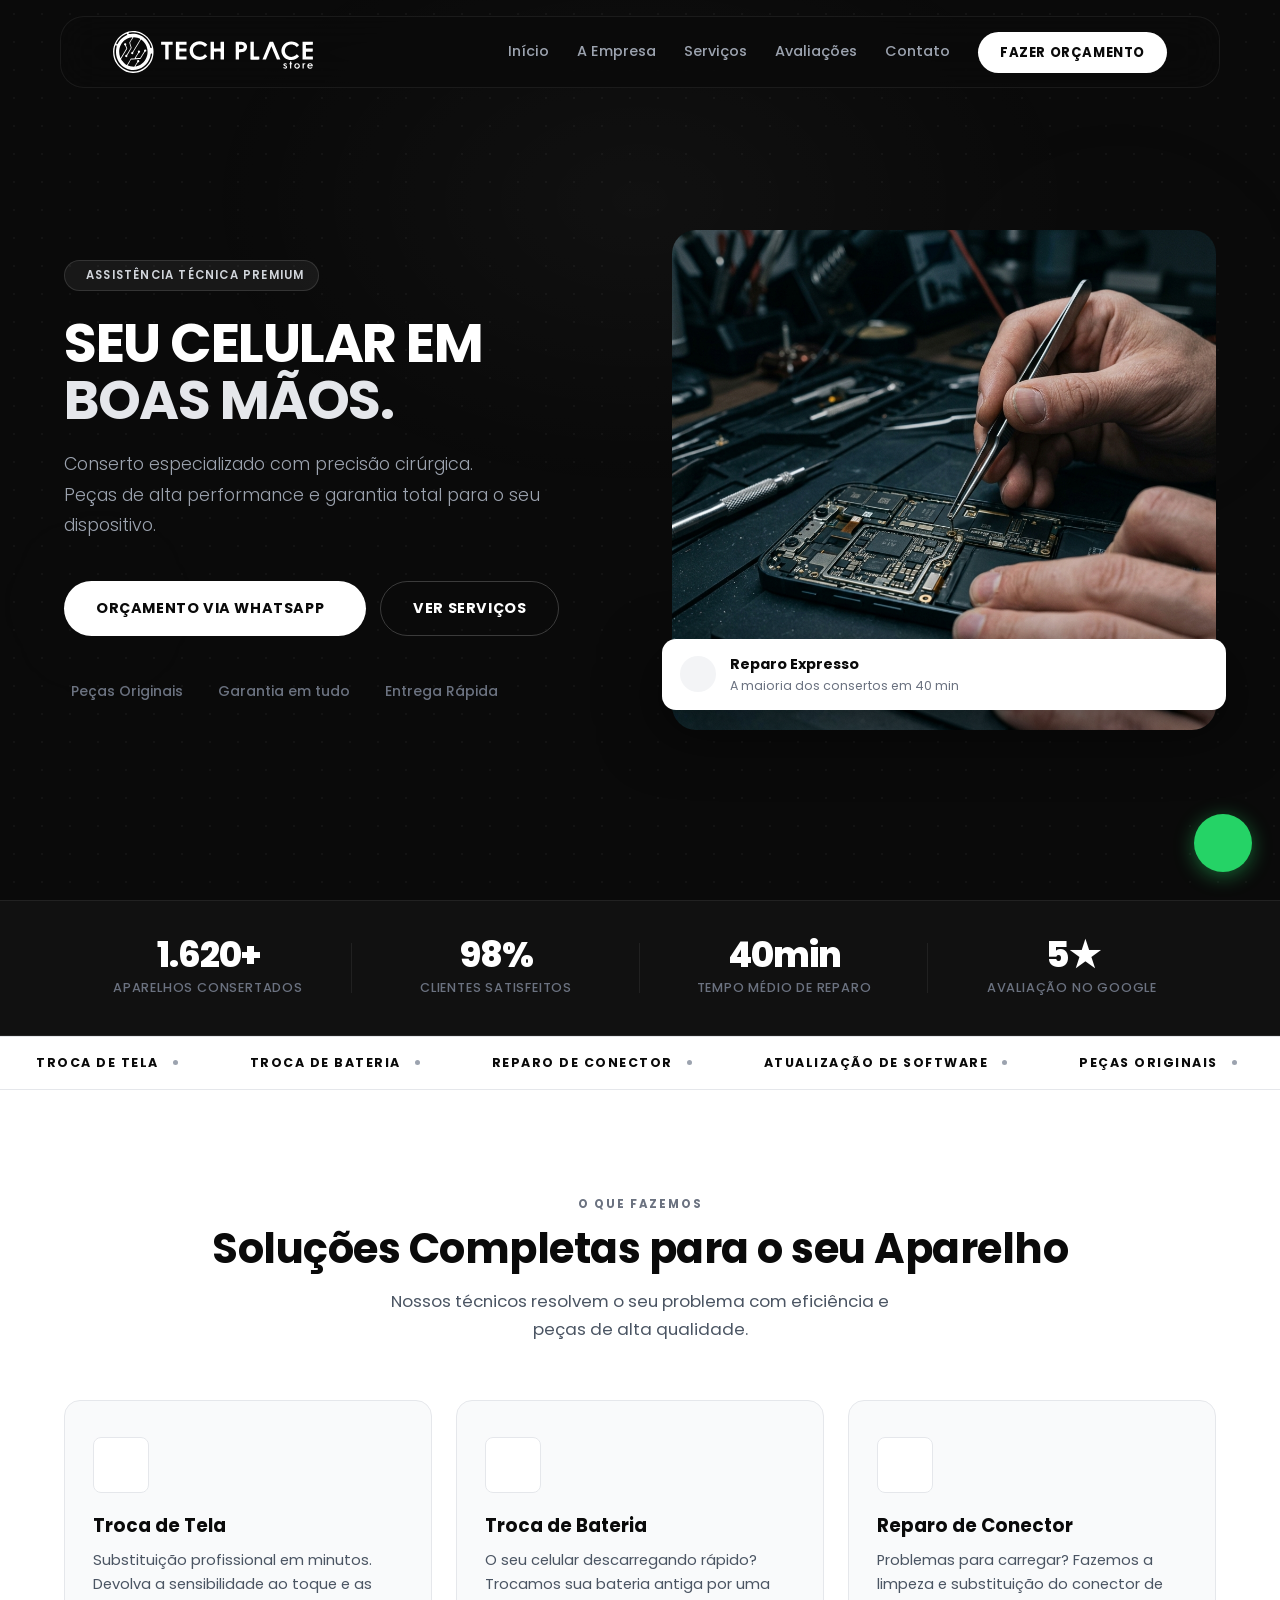
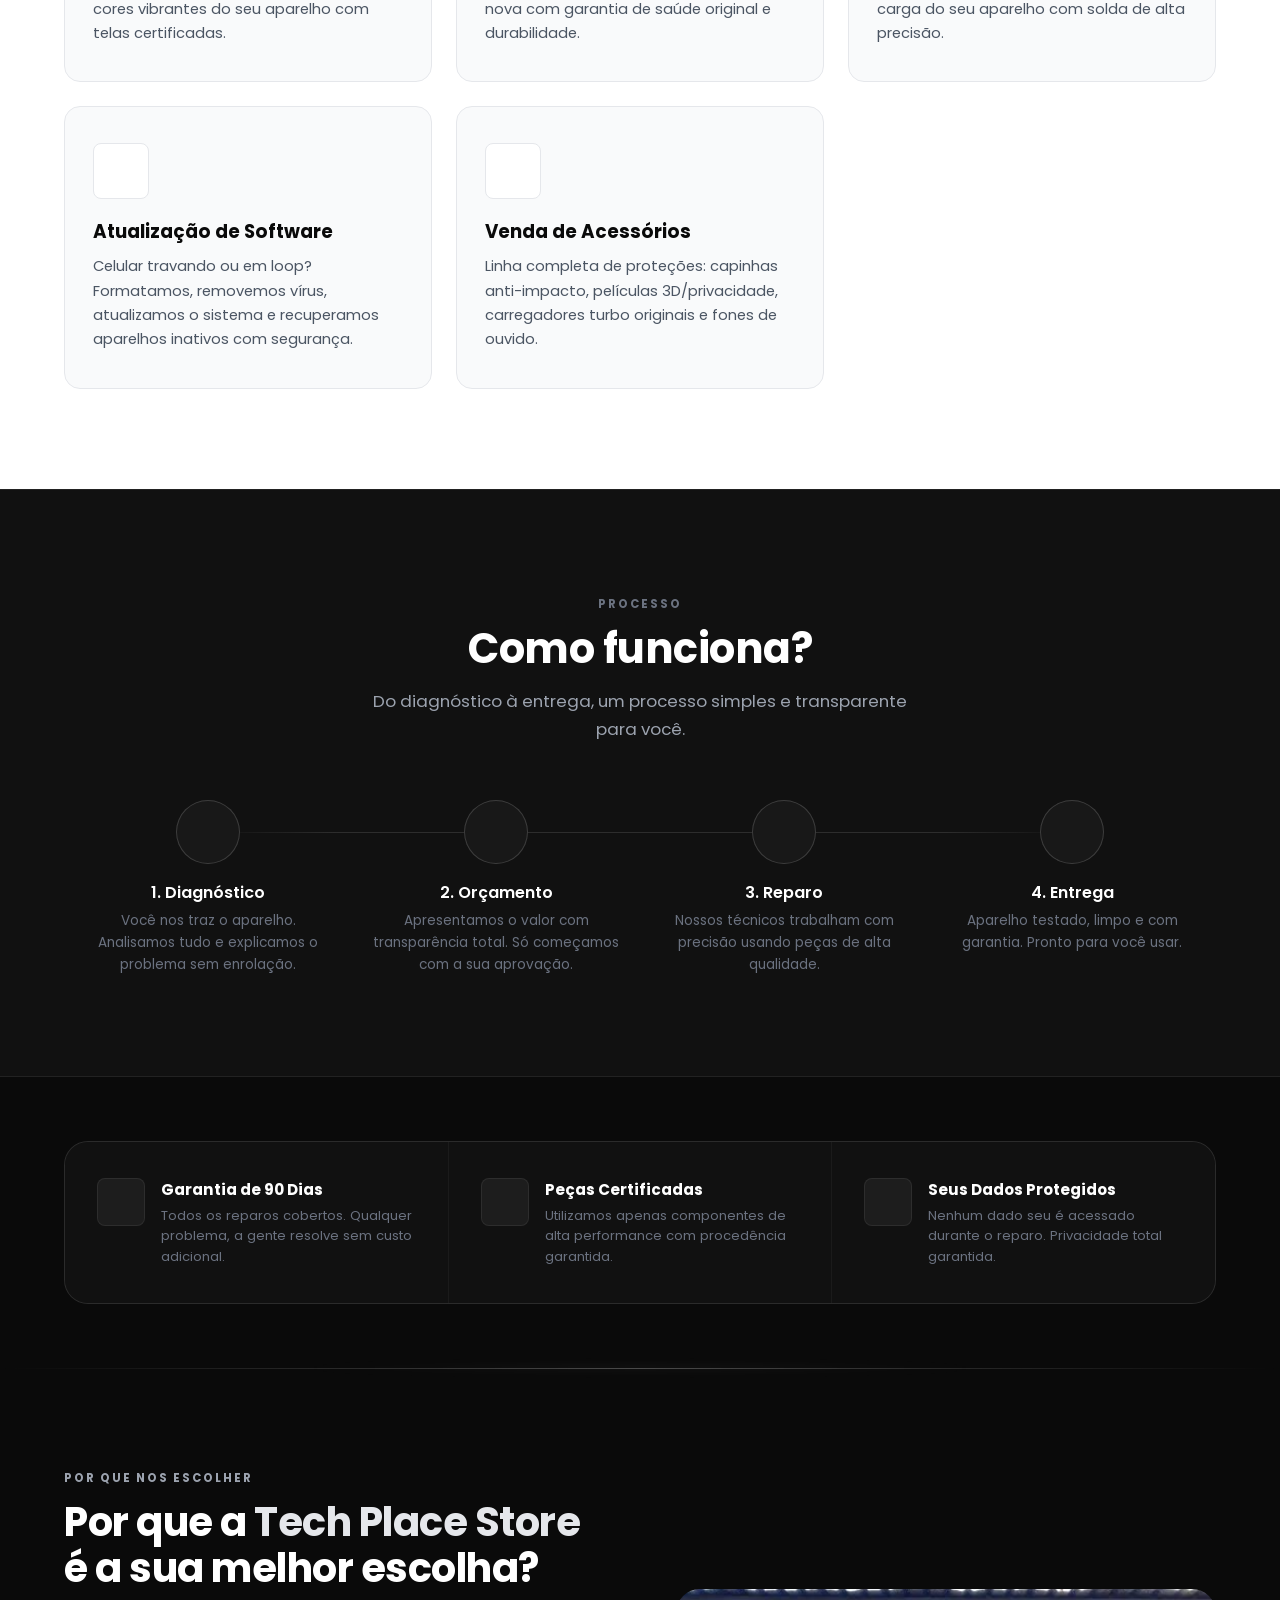
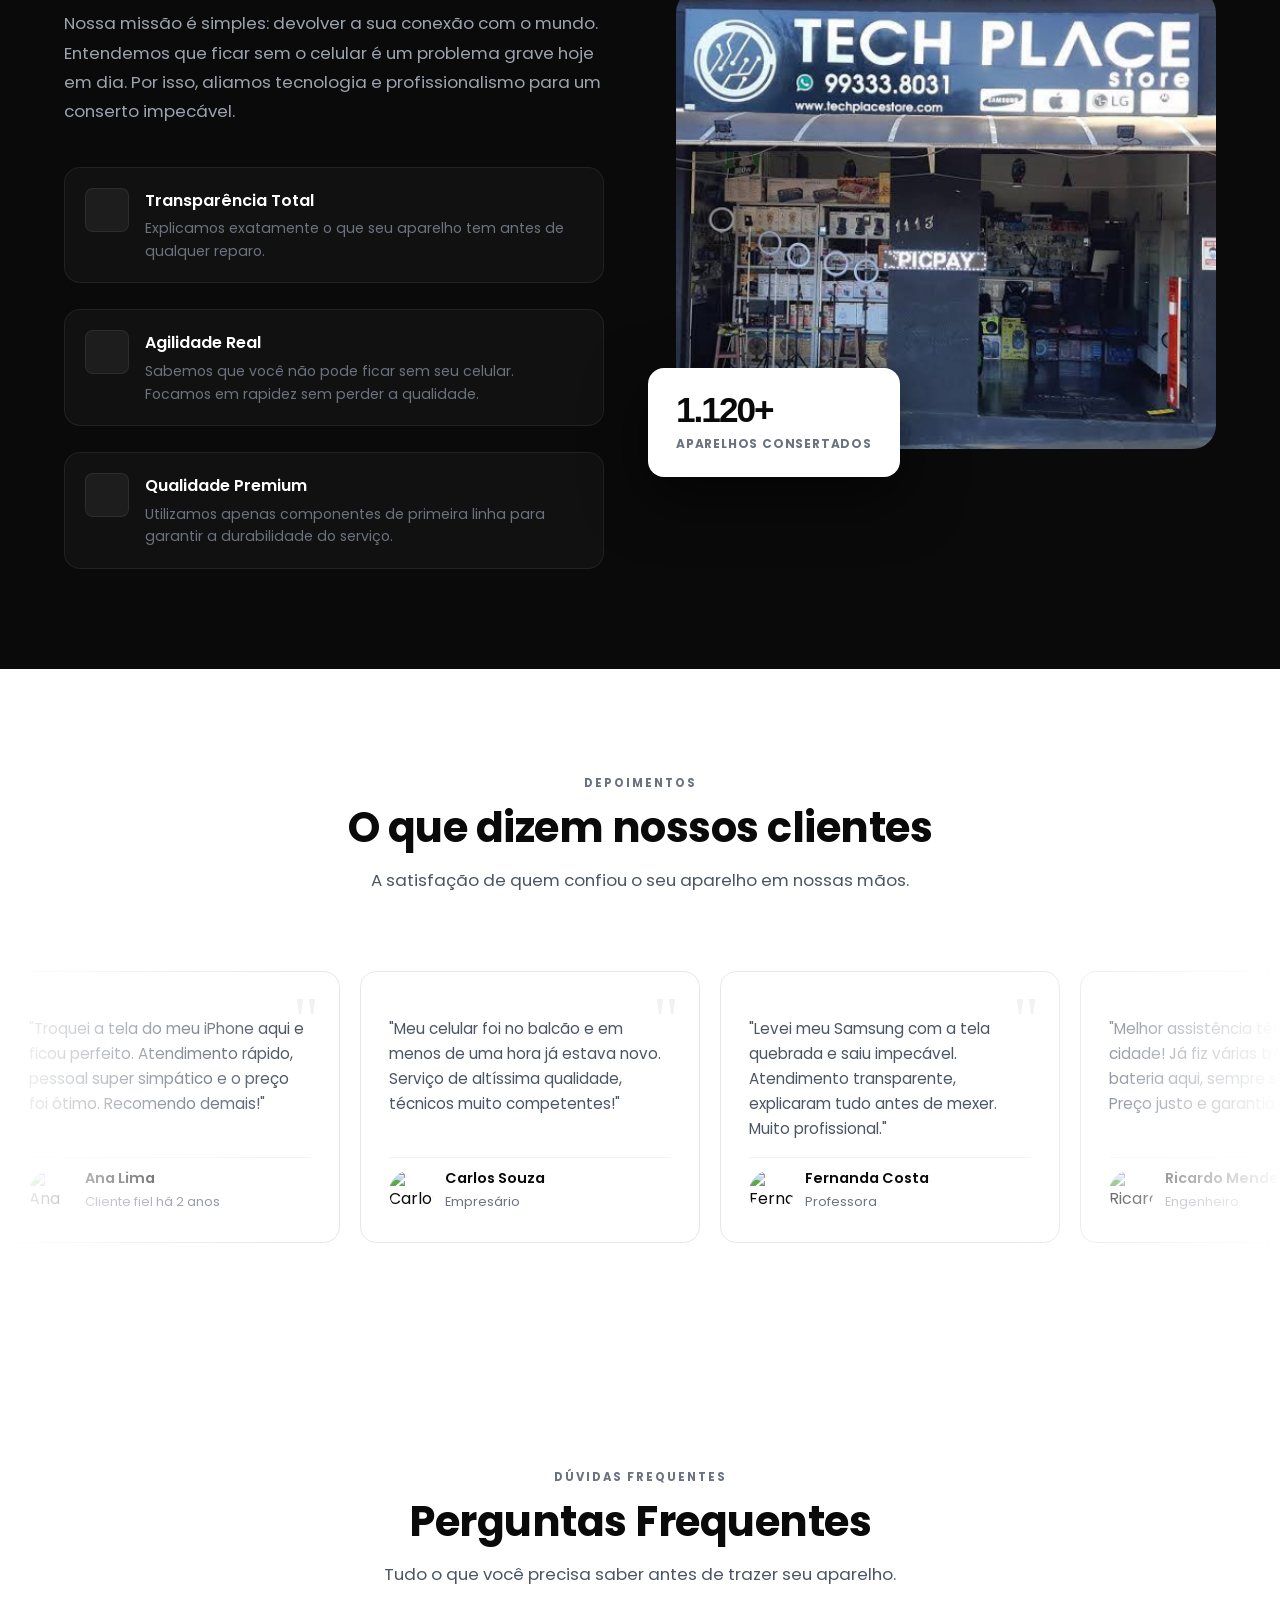
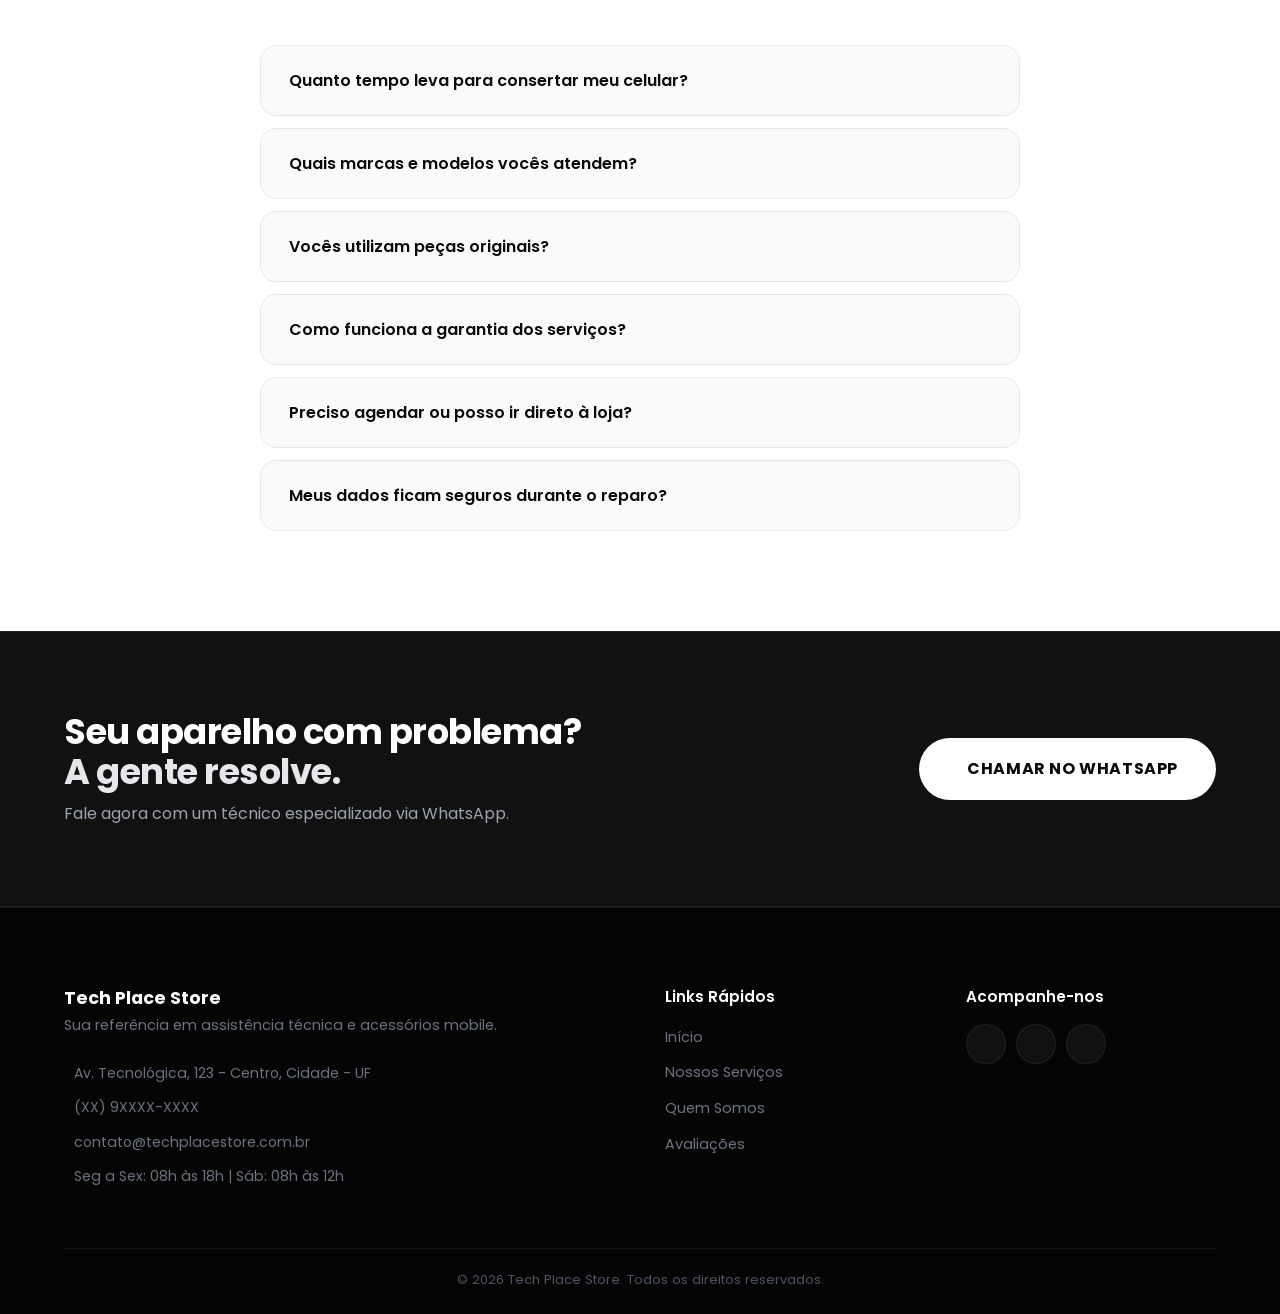
==== commit 1e65e789: "Ajustar posição da imagem da fachada no mobile" ====
--- a/index.html
+++ b/index.html
@@ -668,7 +668,7 @@
             border-radius: var(--radius-lg);
         }
         @media (max-width: 992px) { .about-img { height: 320px; } }
-        @media (max-width: 600px) { .about-img { height: 220px; } }
+        @media (max-width: 600px) { .about-img { height: 220px; object-position: center 70%; } }
 
         .about-image .image-placeholder {
             height: 460px;
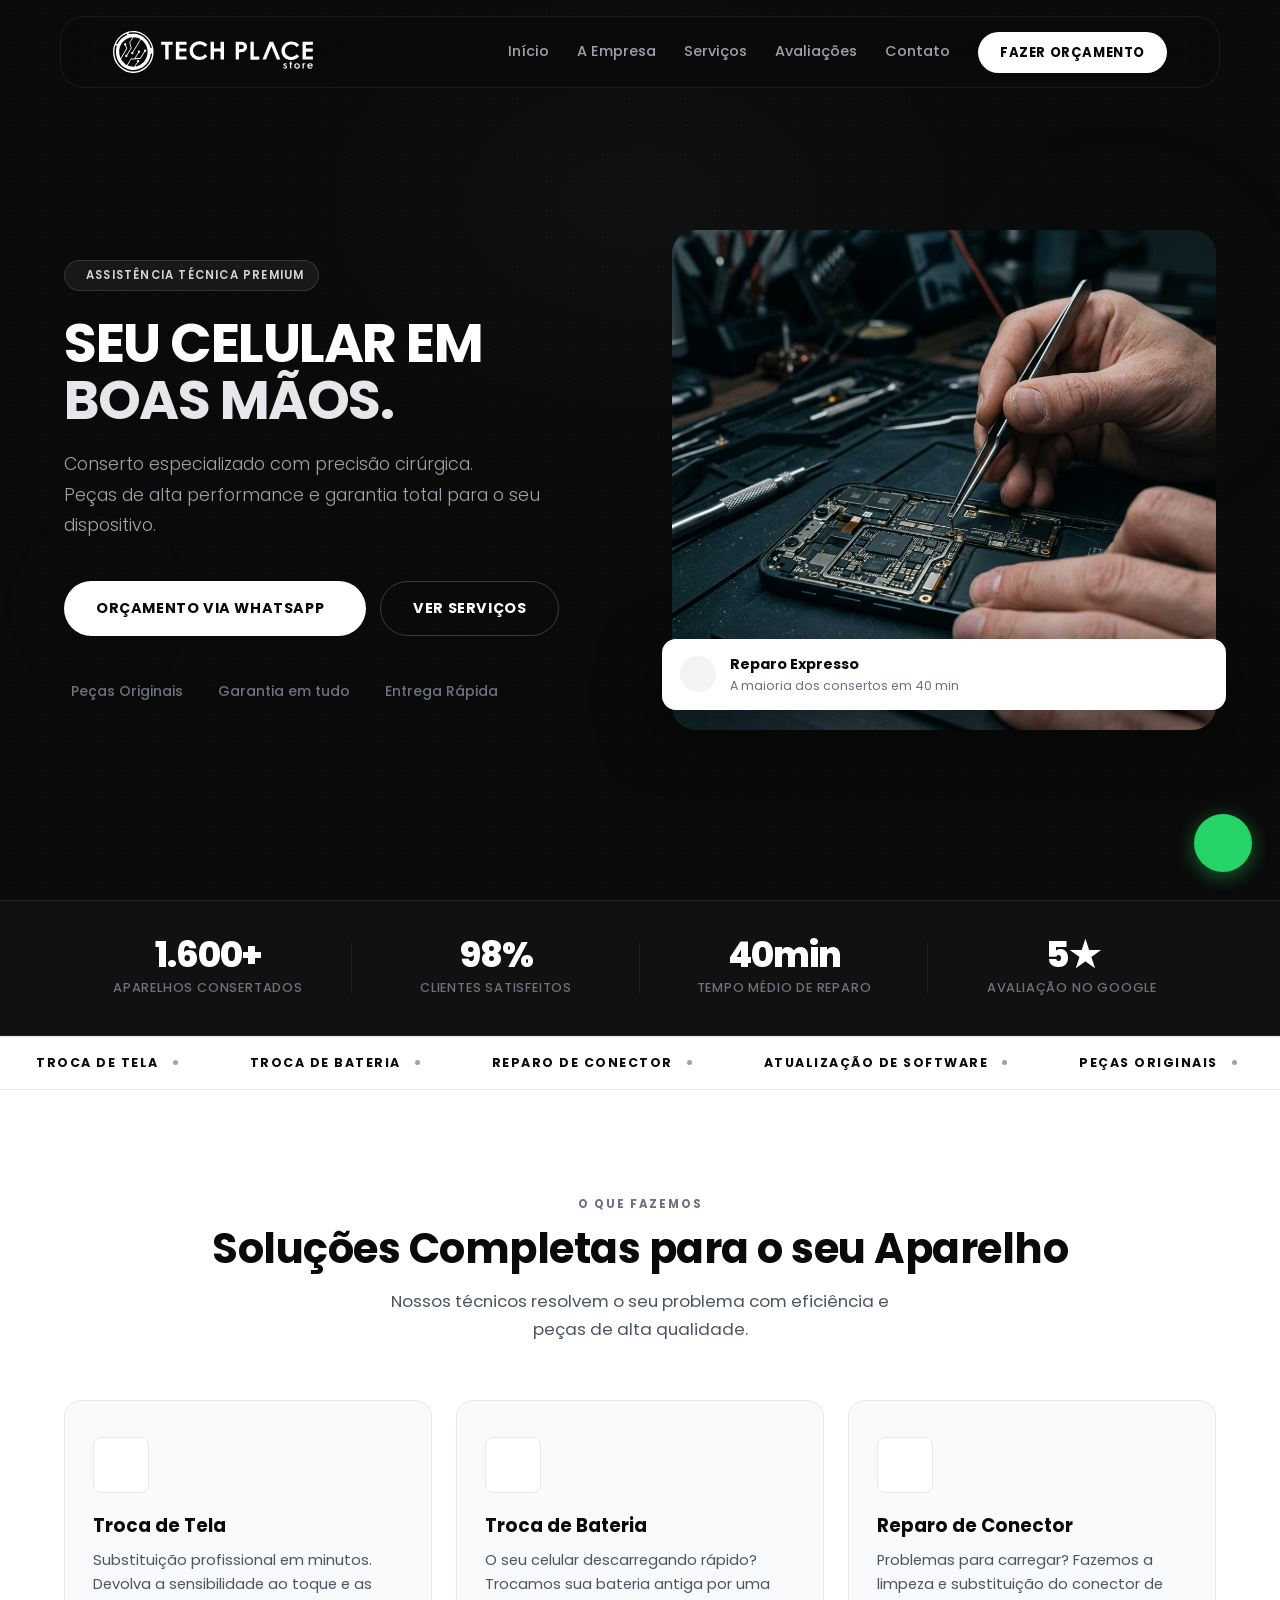
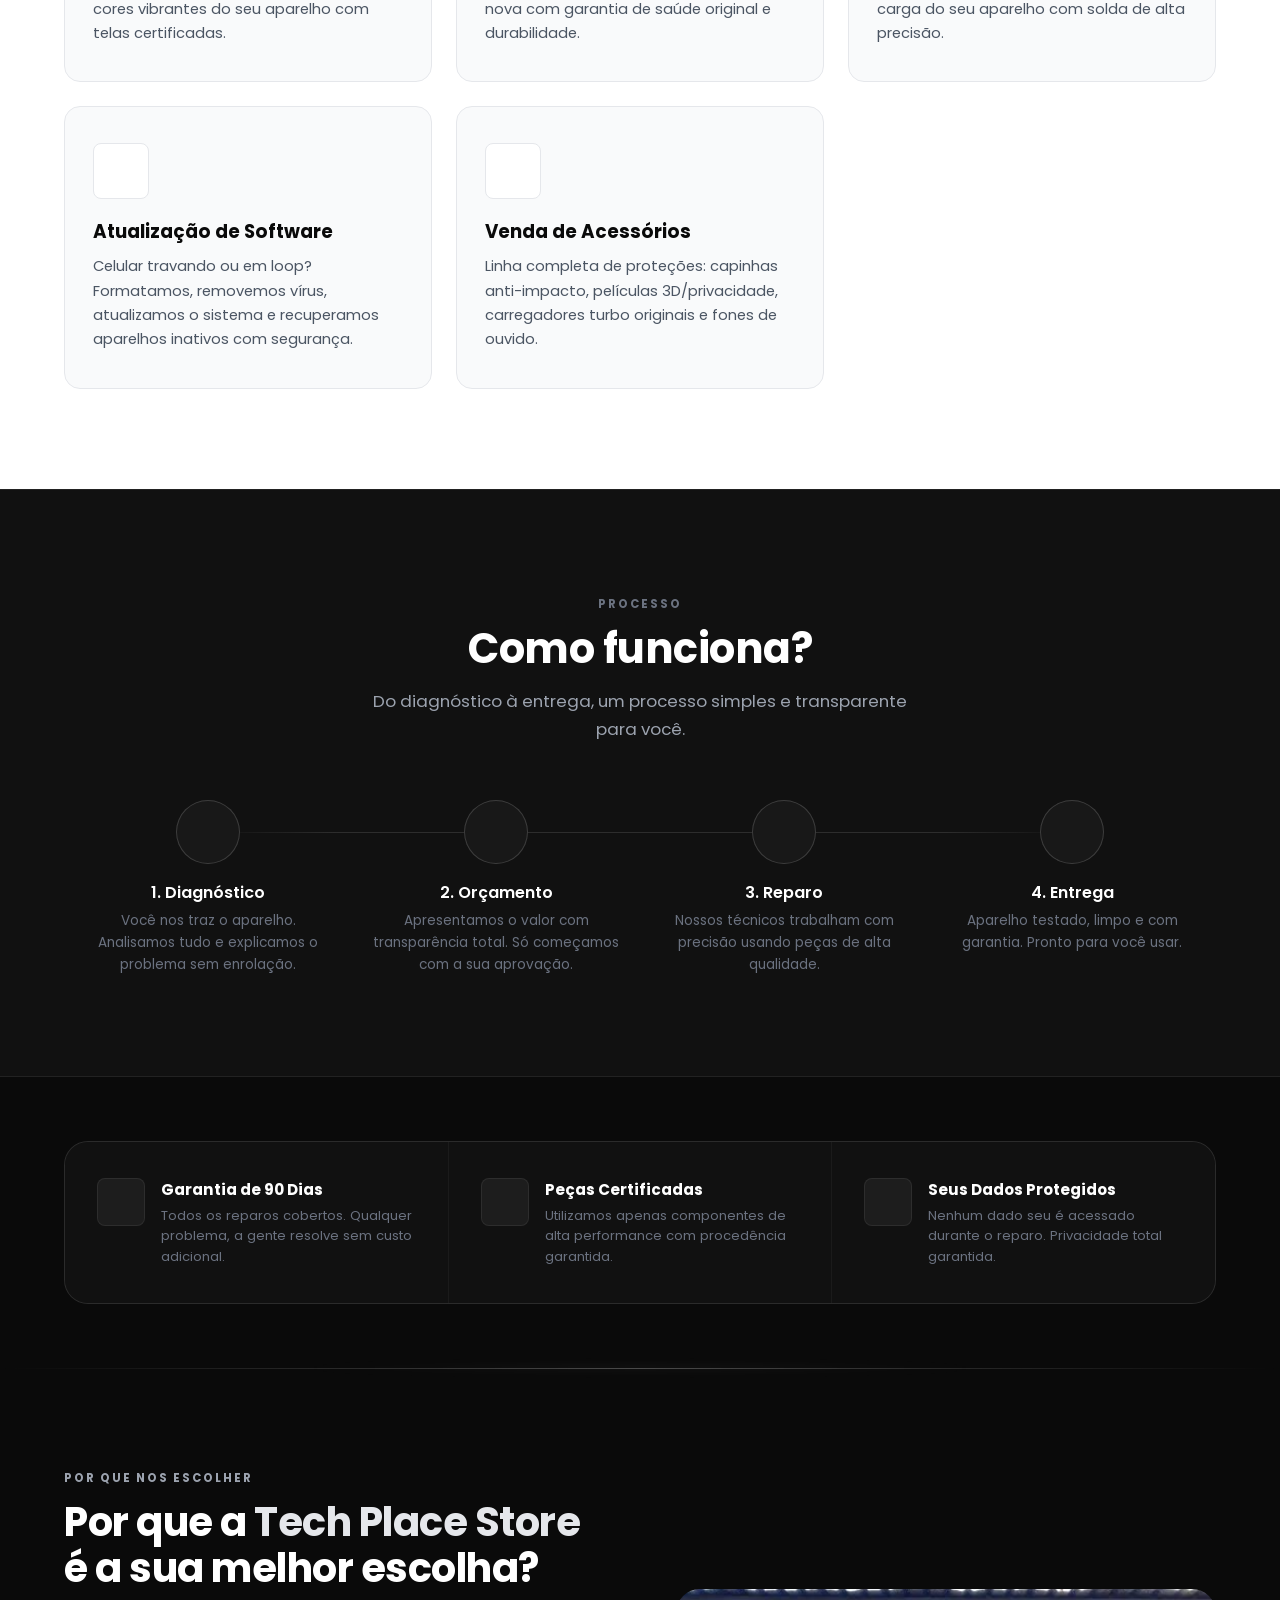
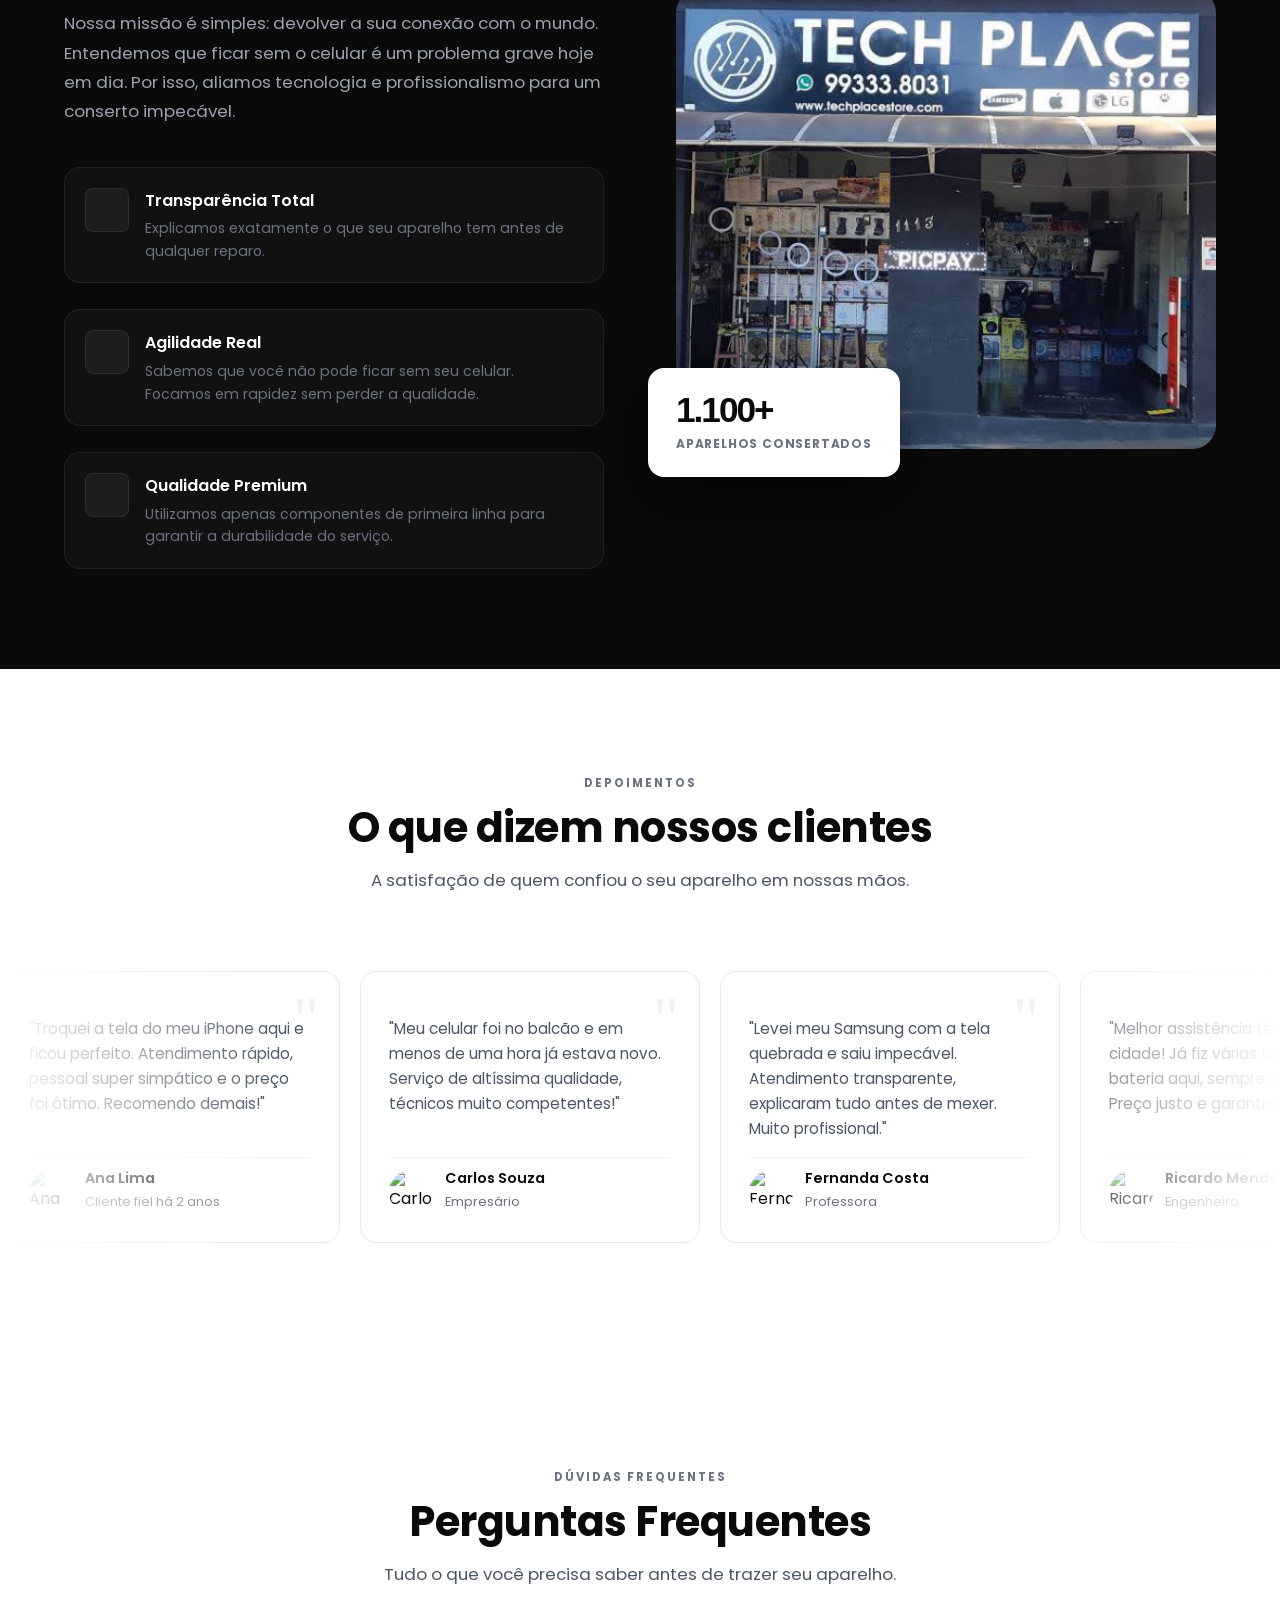
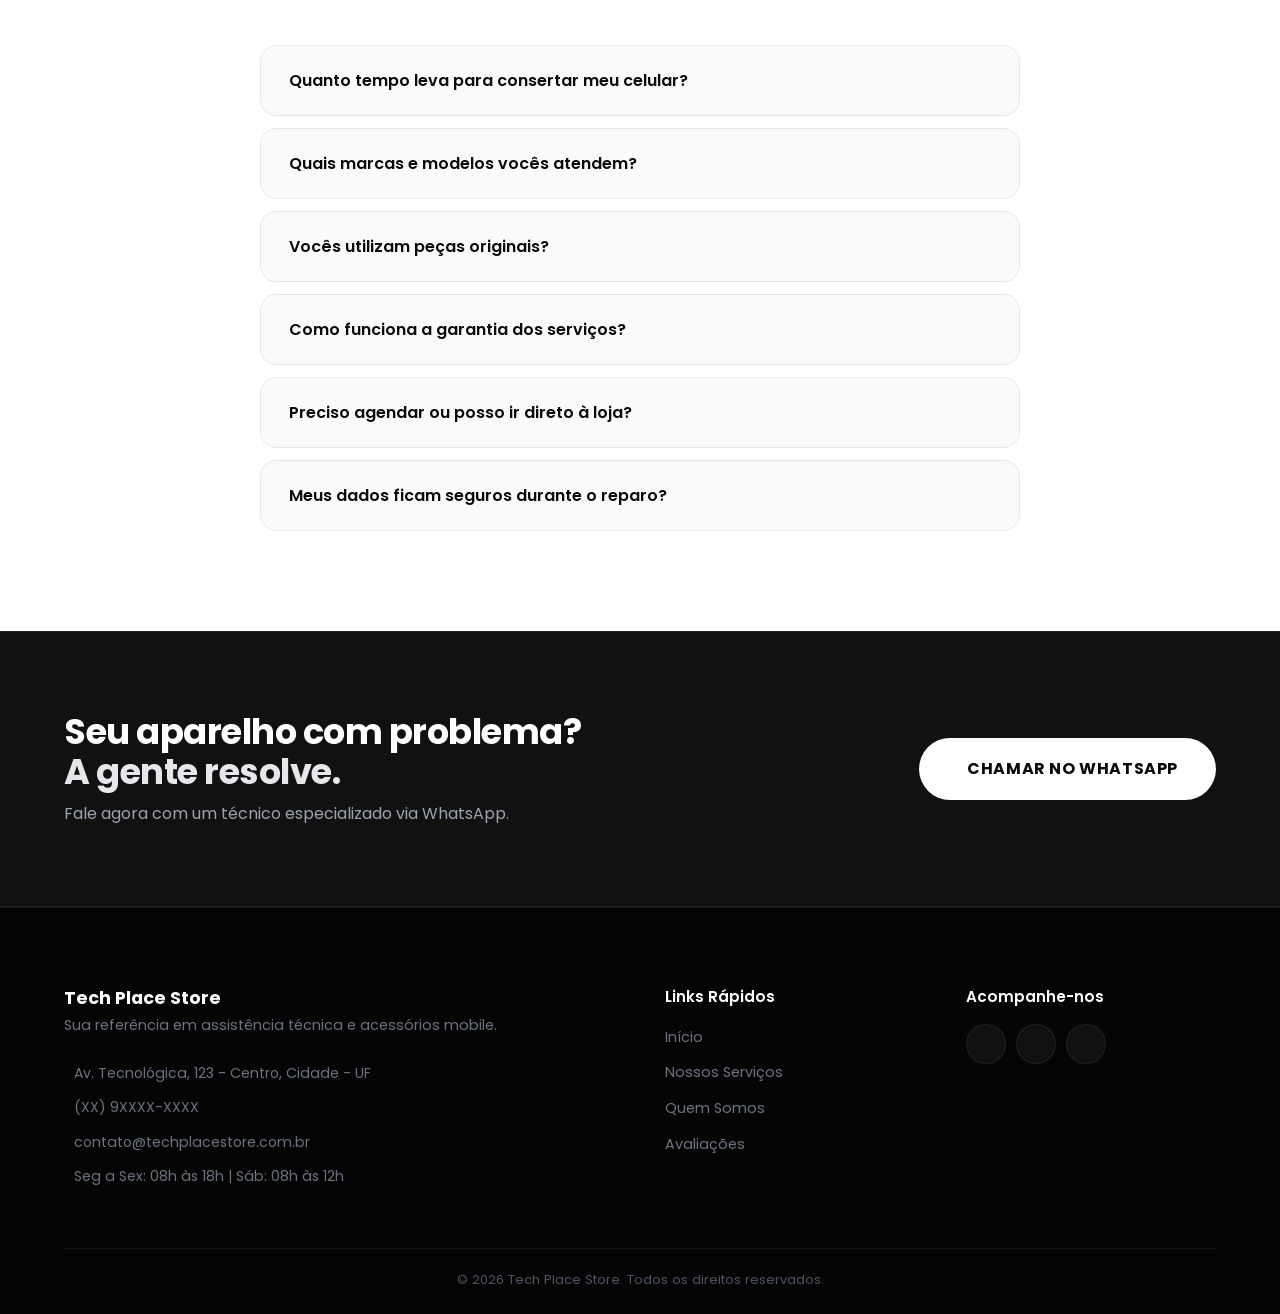
==== commit 9463f724: "Ajustar padding da navbar no mobile" ====
--- a/index.html
+++ b/index.html
@@ -1070,6 +1070,7 @@
                 border-left: none;
                 border-right: none;
                 border-top: none;
+                padding: 14px 12px;
             }
         }
 
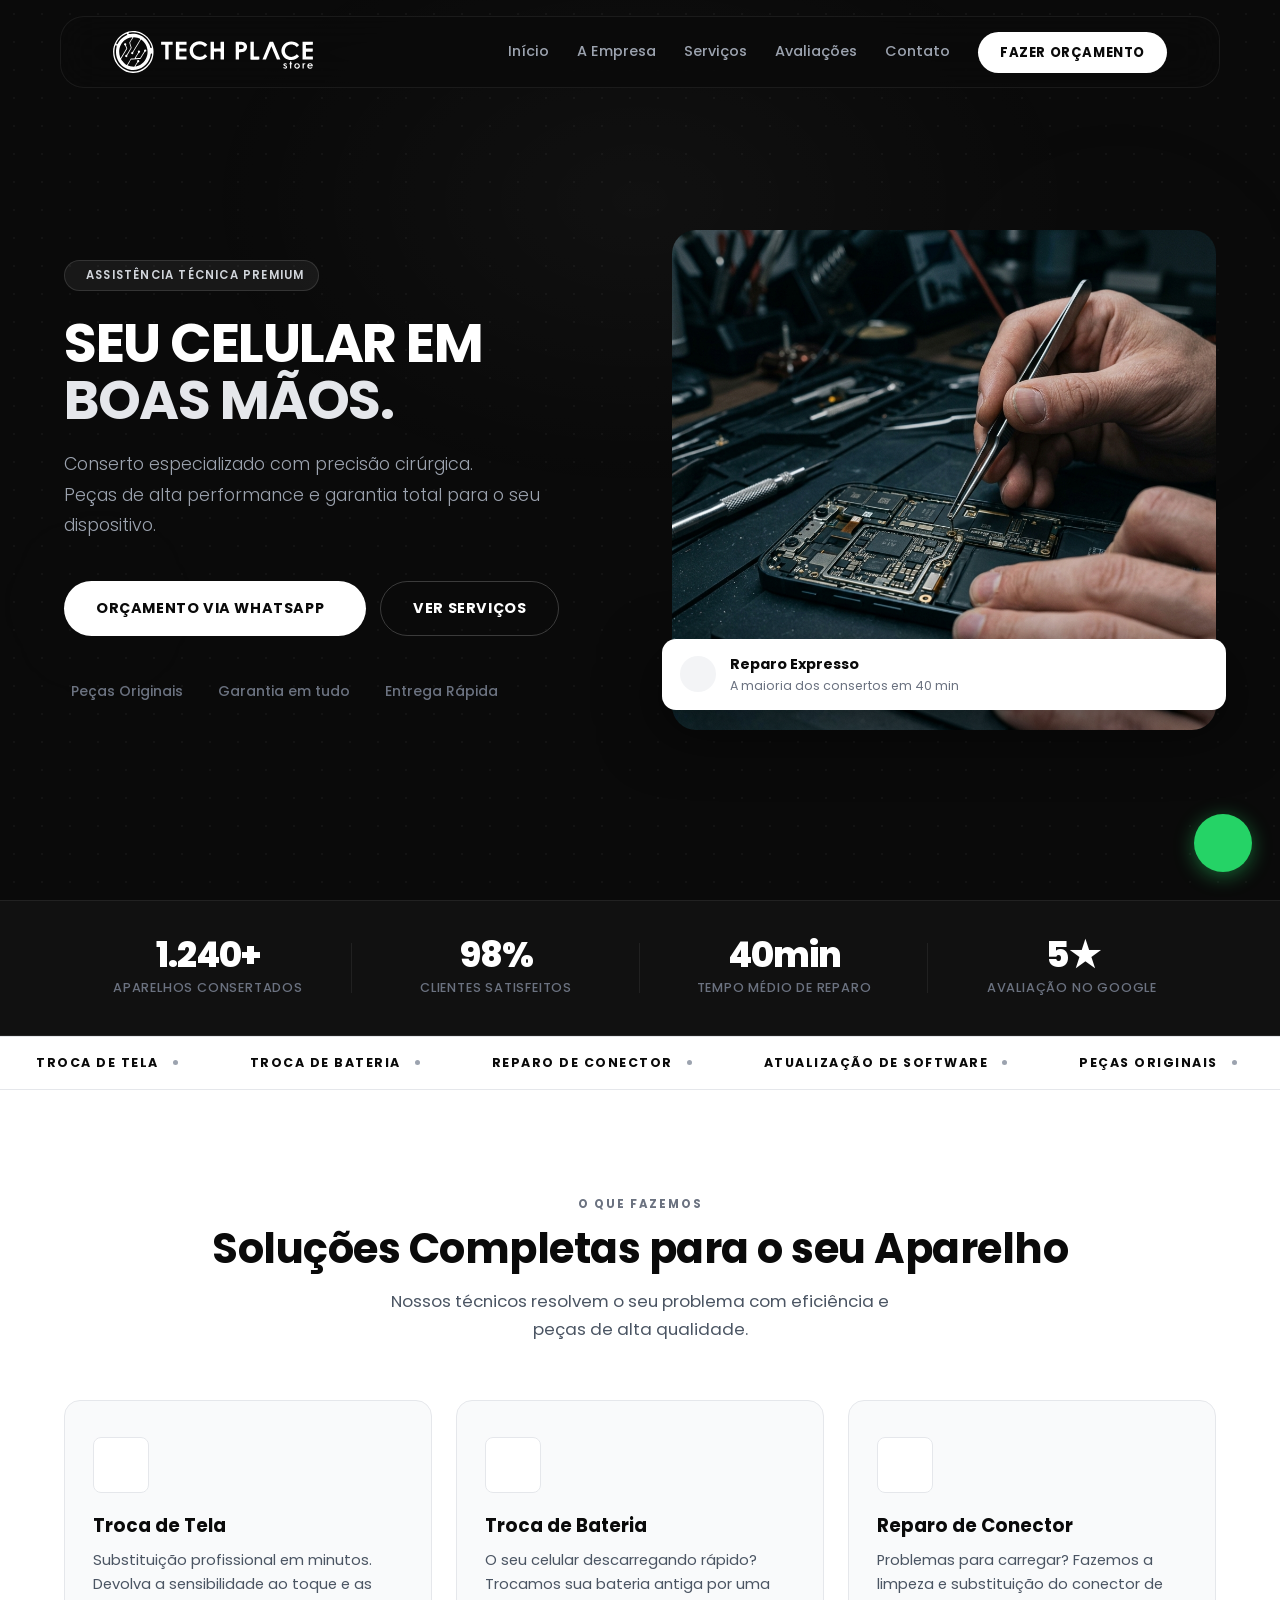
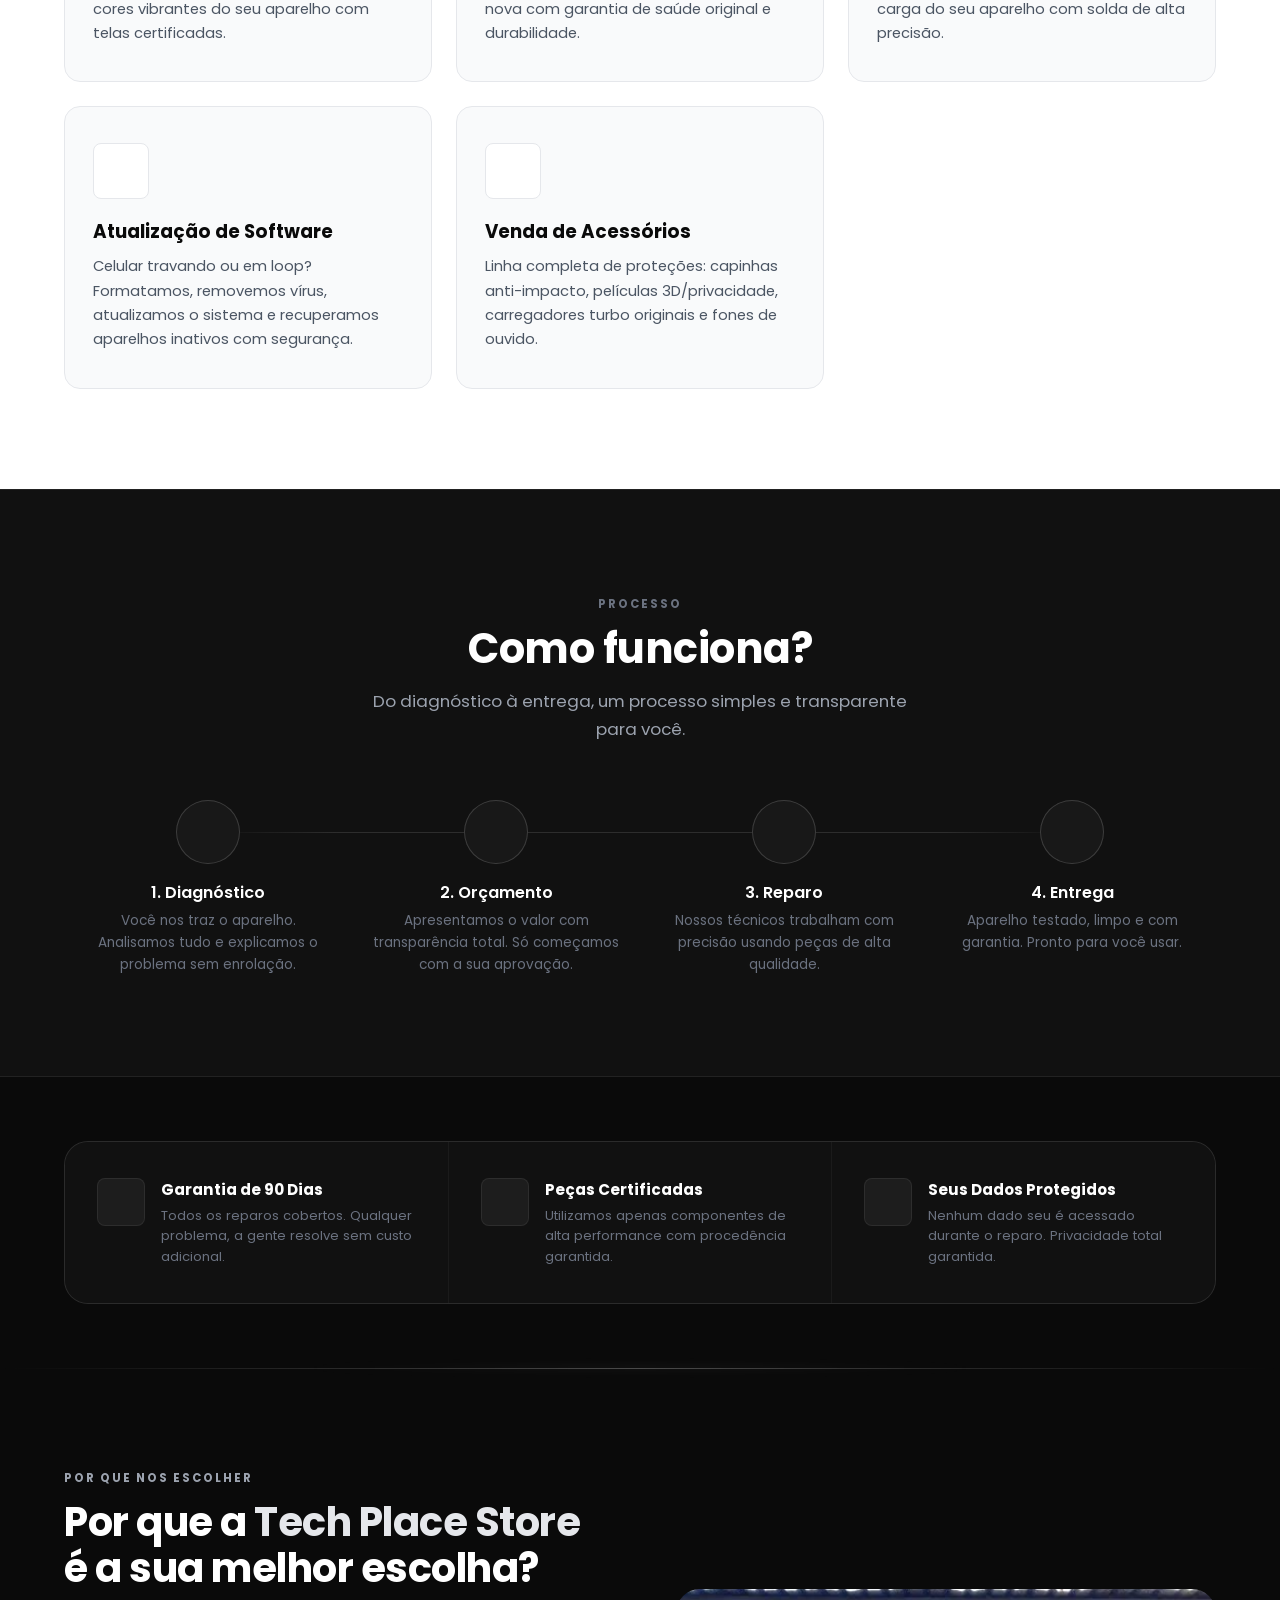
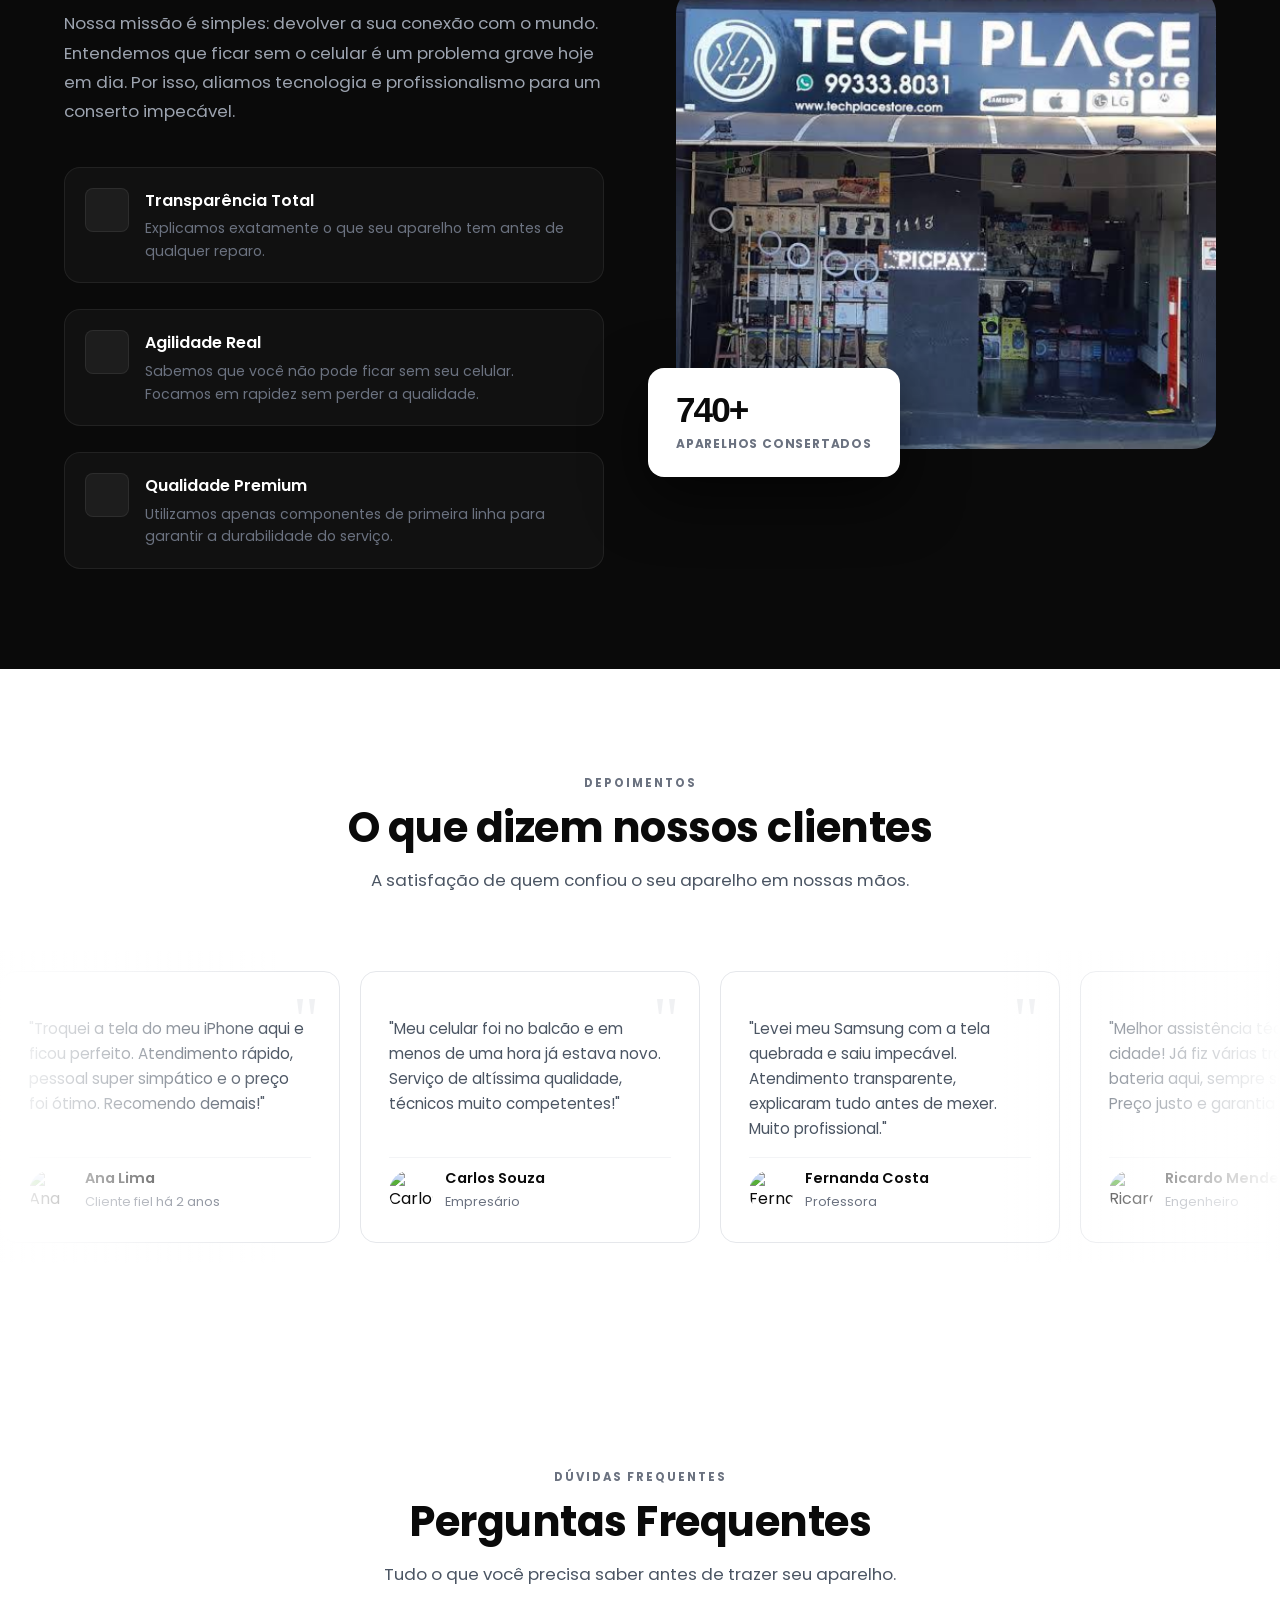
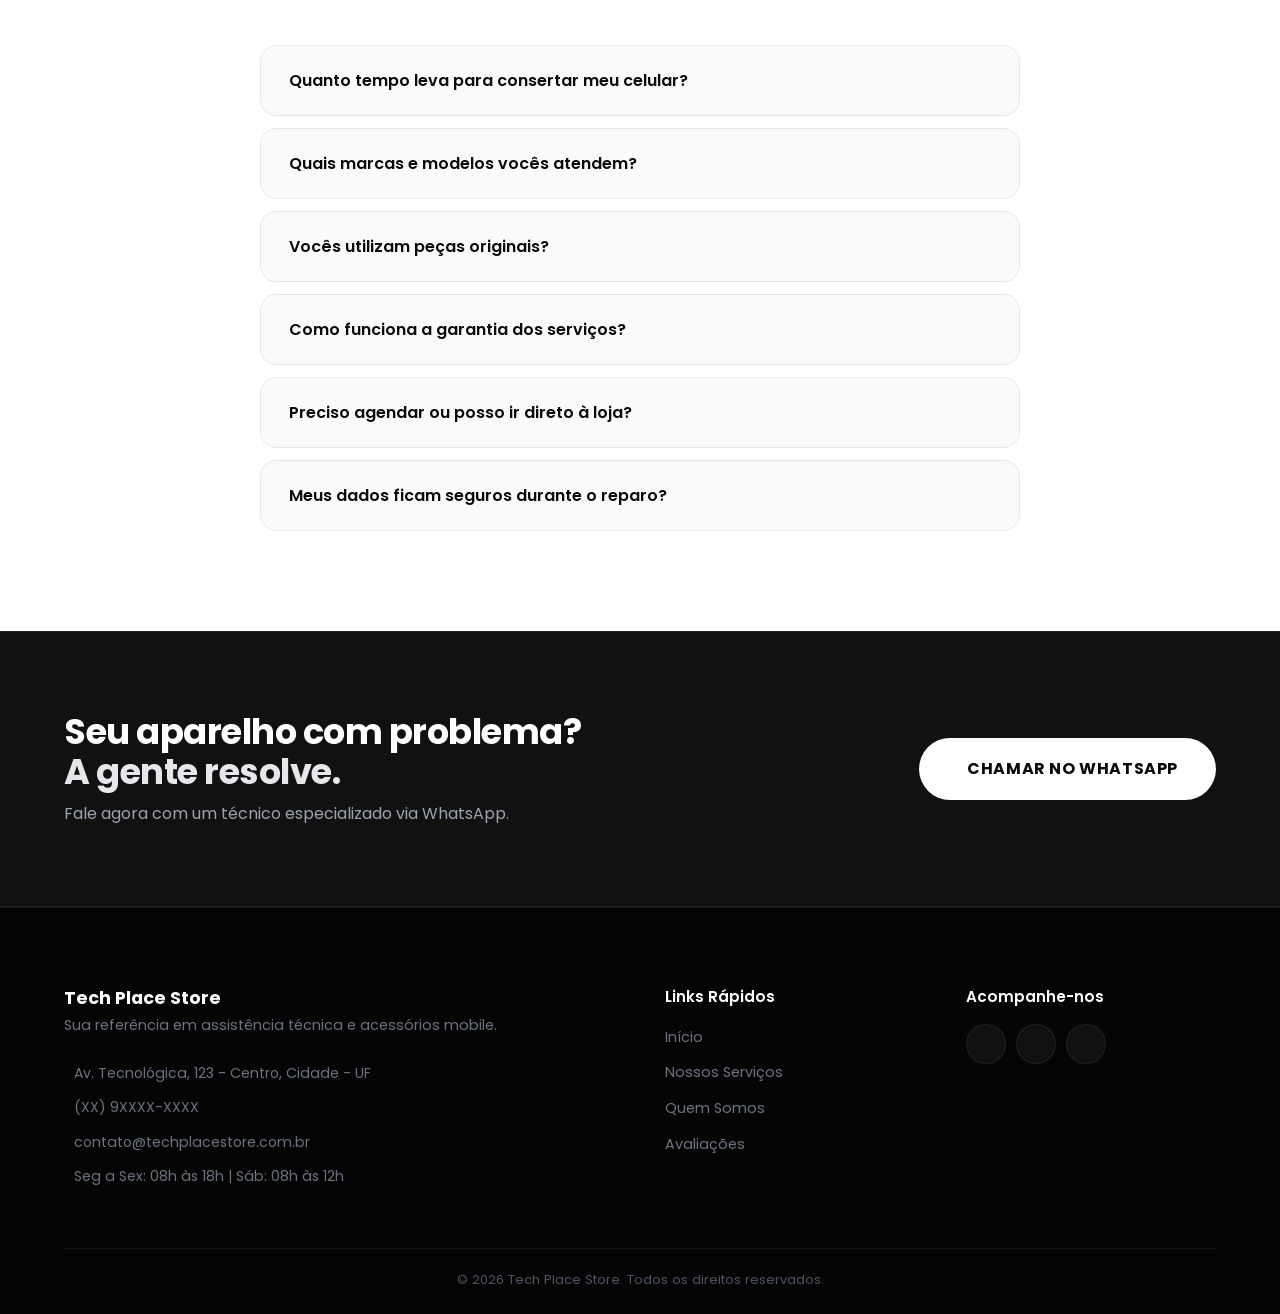
==== commit 43f46a00: "Versão Pronta" ====
--- a/index.html
+++ b/index.html
@@ -318,6 +318,9 @@
         .nav-links a:not(.btn):hover { color: var(--white); }
         .nav-links a:not(.btn):hover::after { width: 100%; }
 
+        .nav-close-btn { display: none; }
+        .menu-overlay { display: none; }
+
         .mobile-menu-btn {
             display: none;
             background: none;
@@ -668,7 +671,7 @@
             border-radius: var(--radius-lg);
         }
         @media (max-width: 992px) { .about-img { height: 320px; } }
-        @media (max-width: 600px) { .about-img { height: 220px; object-position: center 70%; } }
+        @media (max-width: 600px) { .about-img { height: auto; object-fit: contain; } }
 
         .about-image .image-placeholder {
             height: 460px;
@@ -1060,6 +1063,33 @@
 
             .mobile-menu-btn { display: flex; align-items: center; }
 
+            /* Logo à esquerda, burger à direita — reduz padding do container na navbar */
+            .navbar .container { padding-left: 8px; padding-right: 8px; }
+
+            /* Botão X dentro do painel */
+            .nav-close-btn {
+                display: flex;
+                position: absolute;
+                top: 20px; right: 20px;
+                background: none;
+                border: none;
+                color: var(--white);
+                font-size: 1.6rem;
+                cursor: pointer;
+                padding: 4px;
+                line-height: 1;
+            }
+
+            /* Overlay para fechar ao clicar fora */
+            .menu-overlay {
+                display: none;
+                position: fixed;
+                inset: 0;
+                background: rgba(0,0,0,0.55);
+                z-index: 840;
+            }
+            .menu-overlay.active { display: block; }
+
             /* Navbar full width on mobile */
             .navbar {
                 top: 0;
@@ -1362,6 +1392,9 @@
             </a>
 
             <nav class="nav-links" id="navLinks" aria-label="Menu principal">
+                <button class="nav-close-btn" id="navCloseBtn" aria-label="Fechar menu">
+                    <i class="ph ph-x"></i>
+                </button>
                 <a href="#home">Início</a>
                 <a href="sobre.html">A Empresa</a>
                 <a href="servicos.html">Serviços</a>
@@ -1377,6 +1410,7 @@
             </button>
         </div>
     </header>
+    <div class="menu-overlay" id="menuOverlay"></div>
 
     <!-- ===== HERO ===== -->
     <section id="home" class="hero">
@@ -1975,22 +2009,34 @@
         const mobileMenuBtn = document.getElementById('mobileMenuBtn');
         const navLinks = document.getElementById('navLinks');
         const menuIcon = document.getElementById('menuIcon');
+        const navCloseBtn = document.getElementById('navCloseBtn');
+        const menuOverlay = document.getElementById('menuOverlay');
+
+        function closeMenu() {
+            navLinks.classList.remove('active');
+            menuOverlay.classList.remove('active');
+            menuIcon.className = 'ph ph-list';
+            mobileMenuBtn.setAttribute('aria-expanded', 'false');
+            document.body.style.overflow = '';
+        }
 
         mobileMenuBtn.addEventListener('click', () => {
             const isOpen = navLinks.classList.toggle('active');
+            menuOverlay.classList.toggle('active', isOpen);
             menuIcon.className = isOpen ? 'ph ph-x' : 'ph ph-list';
             mobileMenuBtn.setAttribute('aria-expanded', isOpen);
             document.body.style.overflow = isOpen ? 'hidden' : '';
         });
 
+        /* Botão X dentro do painel */
+        navCloseBtn.addEventListener('click', closeMenu);
+
+        /* Overlay — clique fora fecha */
+        menuOverlay.addEventListener('click', closeMenu);
+
         /* Close menu on link click */
         navLinks.querySelectorAll('a').forEach(link => {
-            link.addEventListener('click', () => {
-                navLinks.classList.remove('active');
-                menuIcon.className = 'ph ph-list';
-                mobileMenuBtn.setAttribute('aria-expanded', 'false');
-                document.body.style.overflow = '';
-            });
+            link.addEventListener('click', closeMenu);
         });
 
         /* ====================================================
@@ -2016,11 +2062,7 @@
 
         /* Close on resize */
         window.addEventListener('resize', () => {
-            if (window.innerWidth > 900) {
-                navLinks.classList.remove('active');
-                menuIcon.className = 'ph ph-list';
-                document.body.style.overflow = '';
-            }
+            if (window.innerWidth > 900) closeMenu();
         });
 
         /* ====================================================
